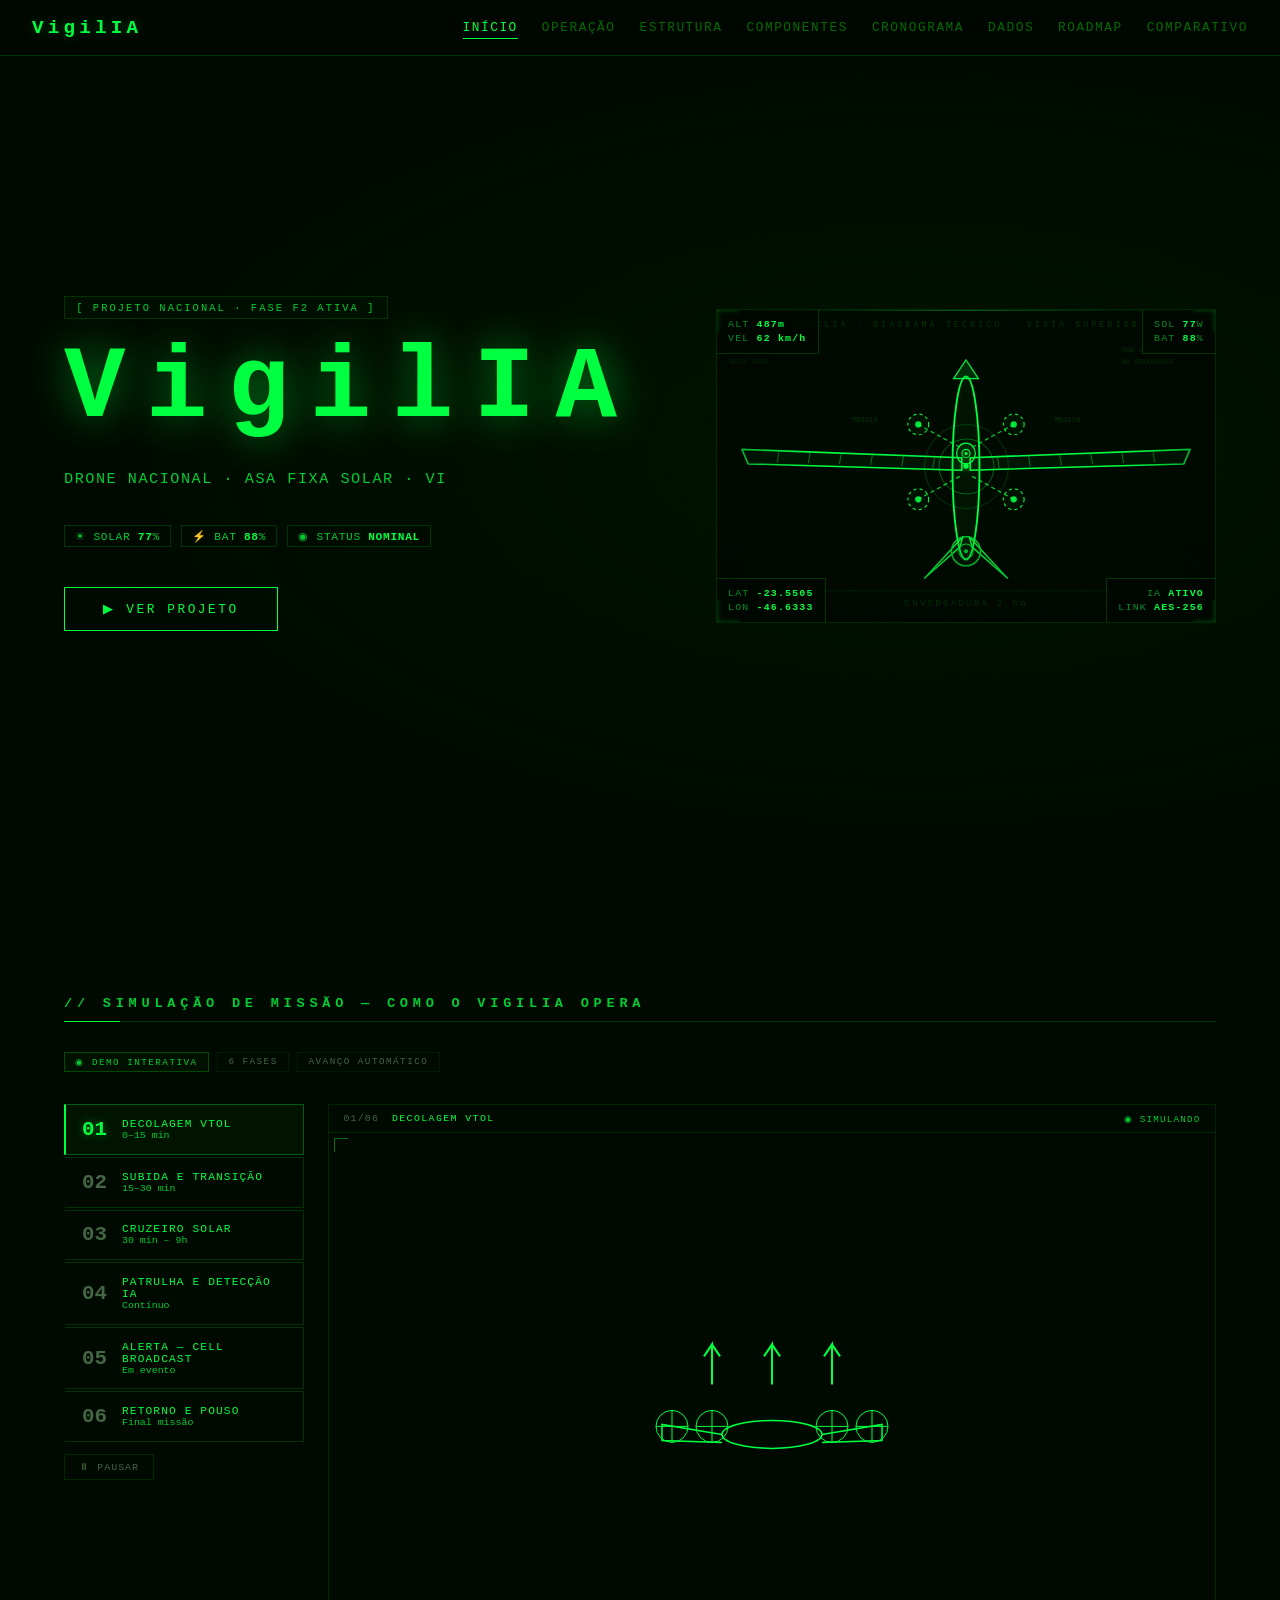
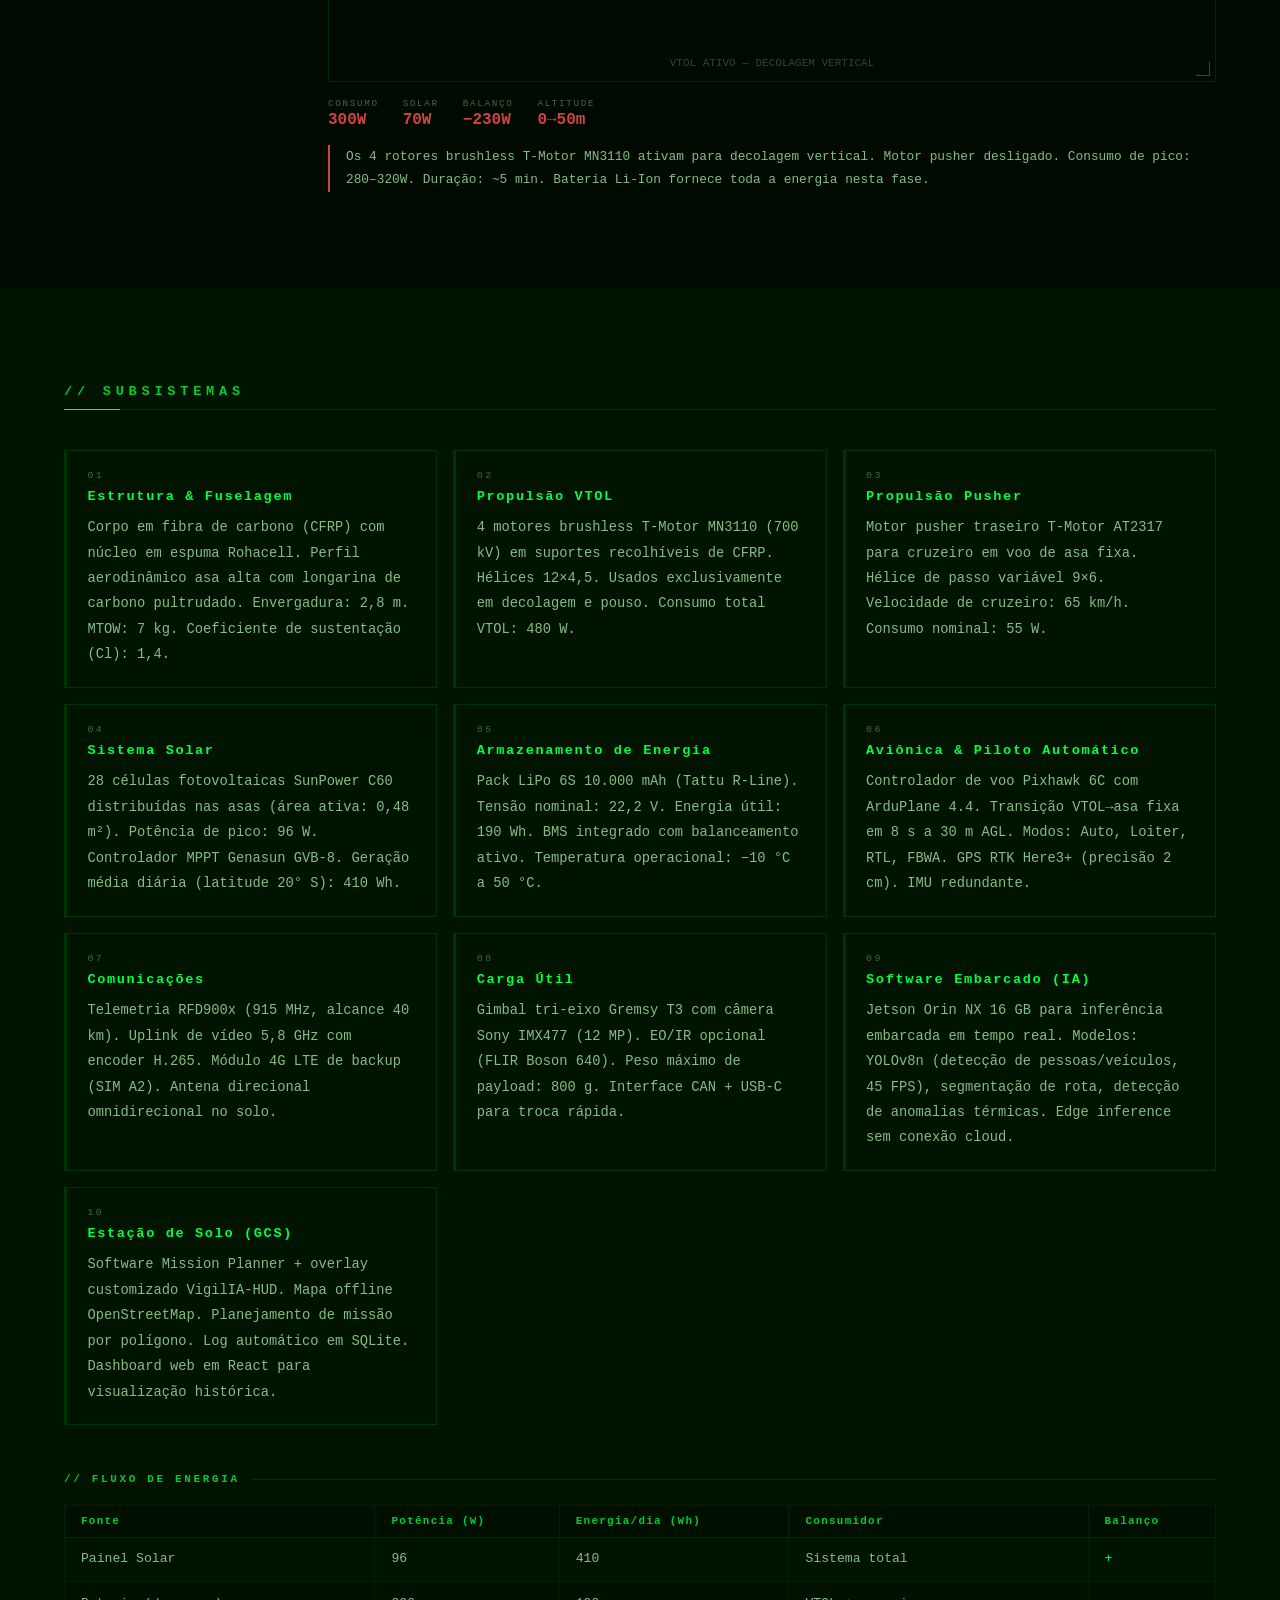
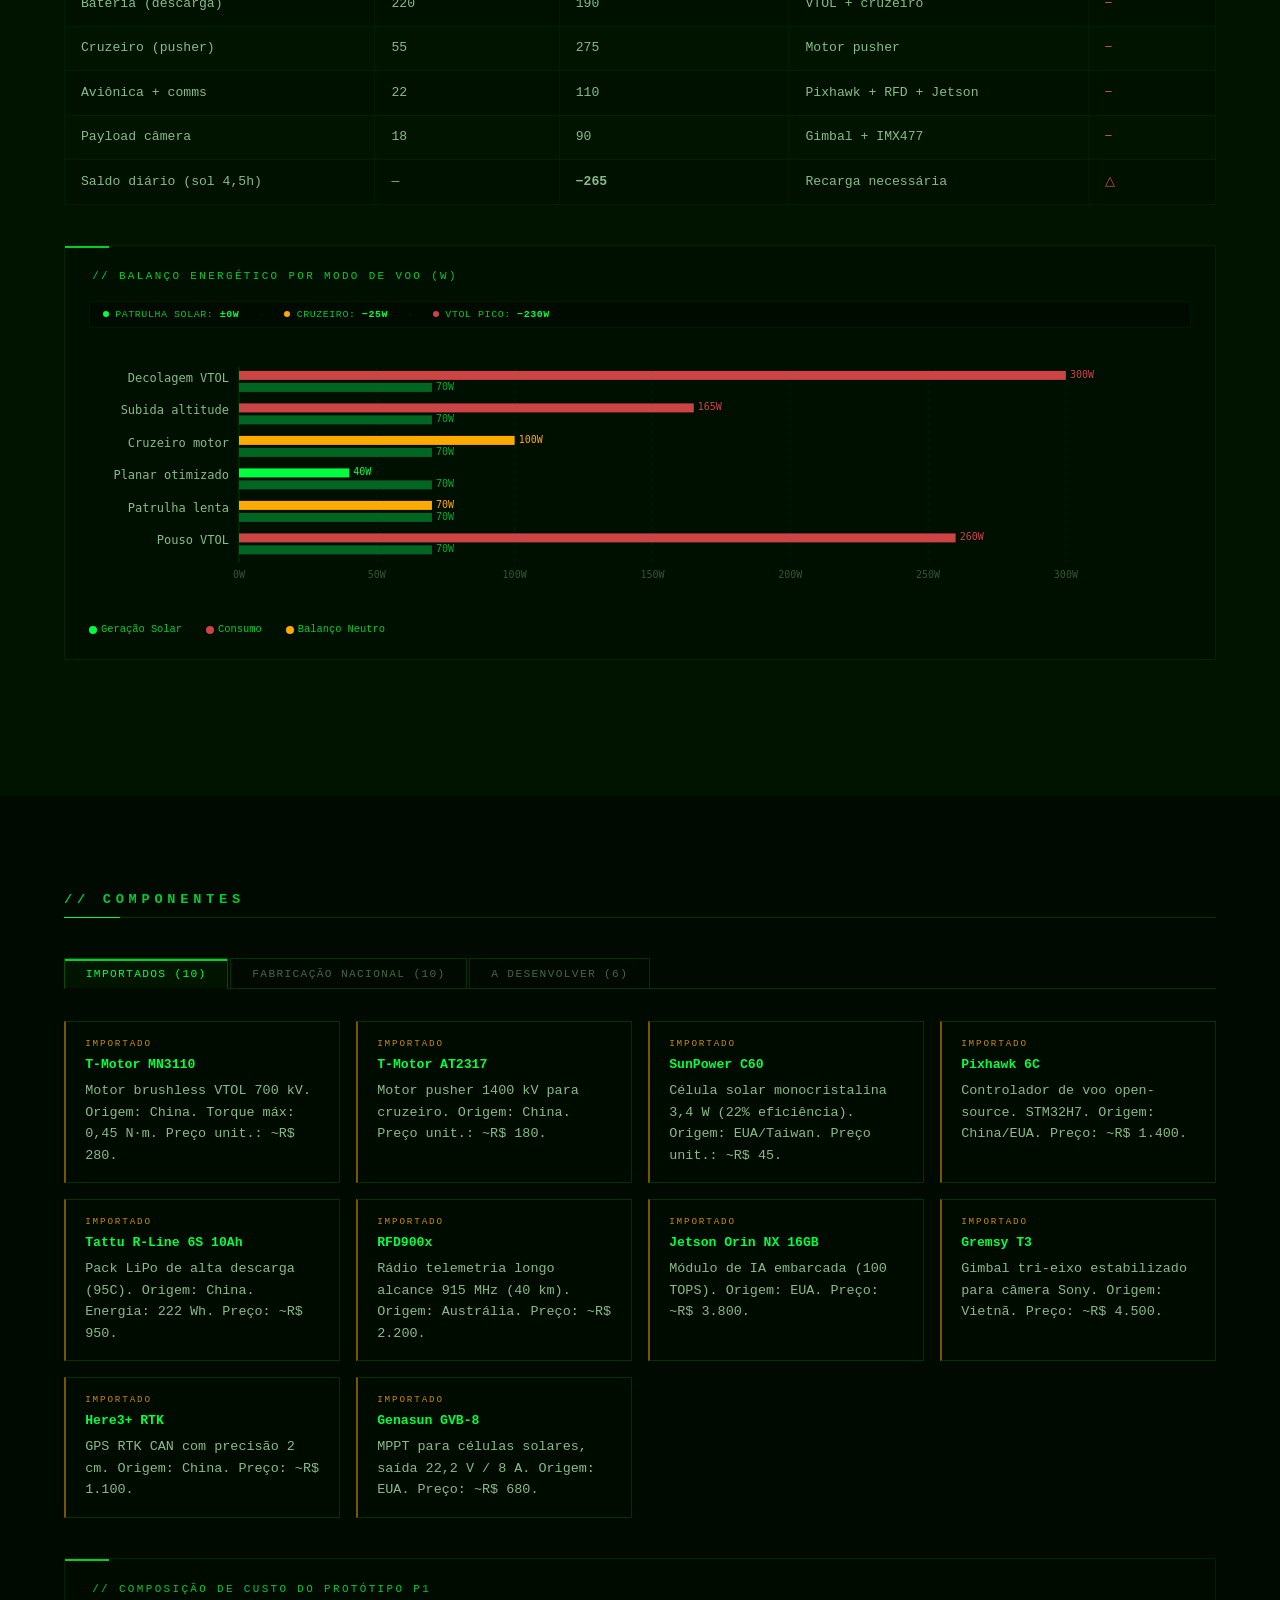
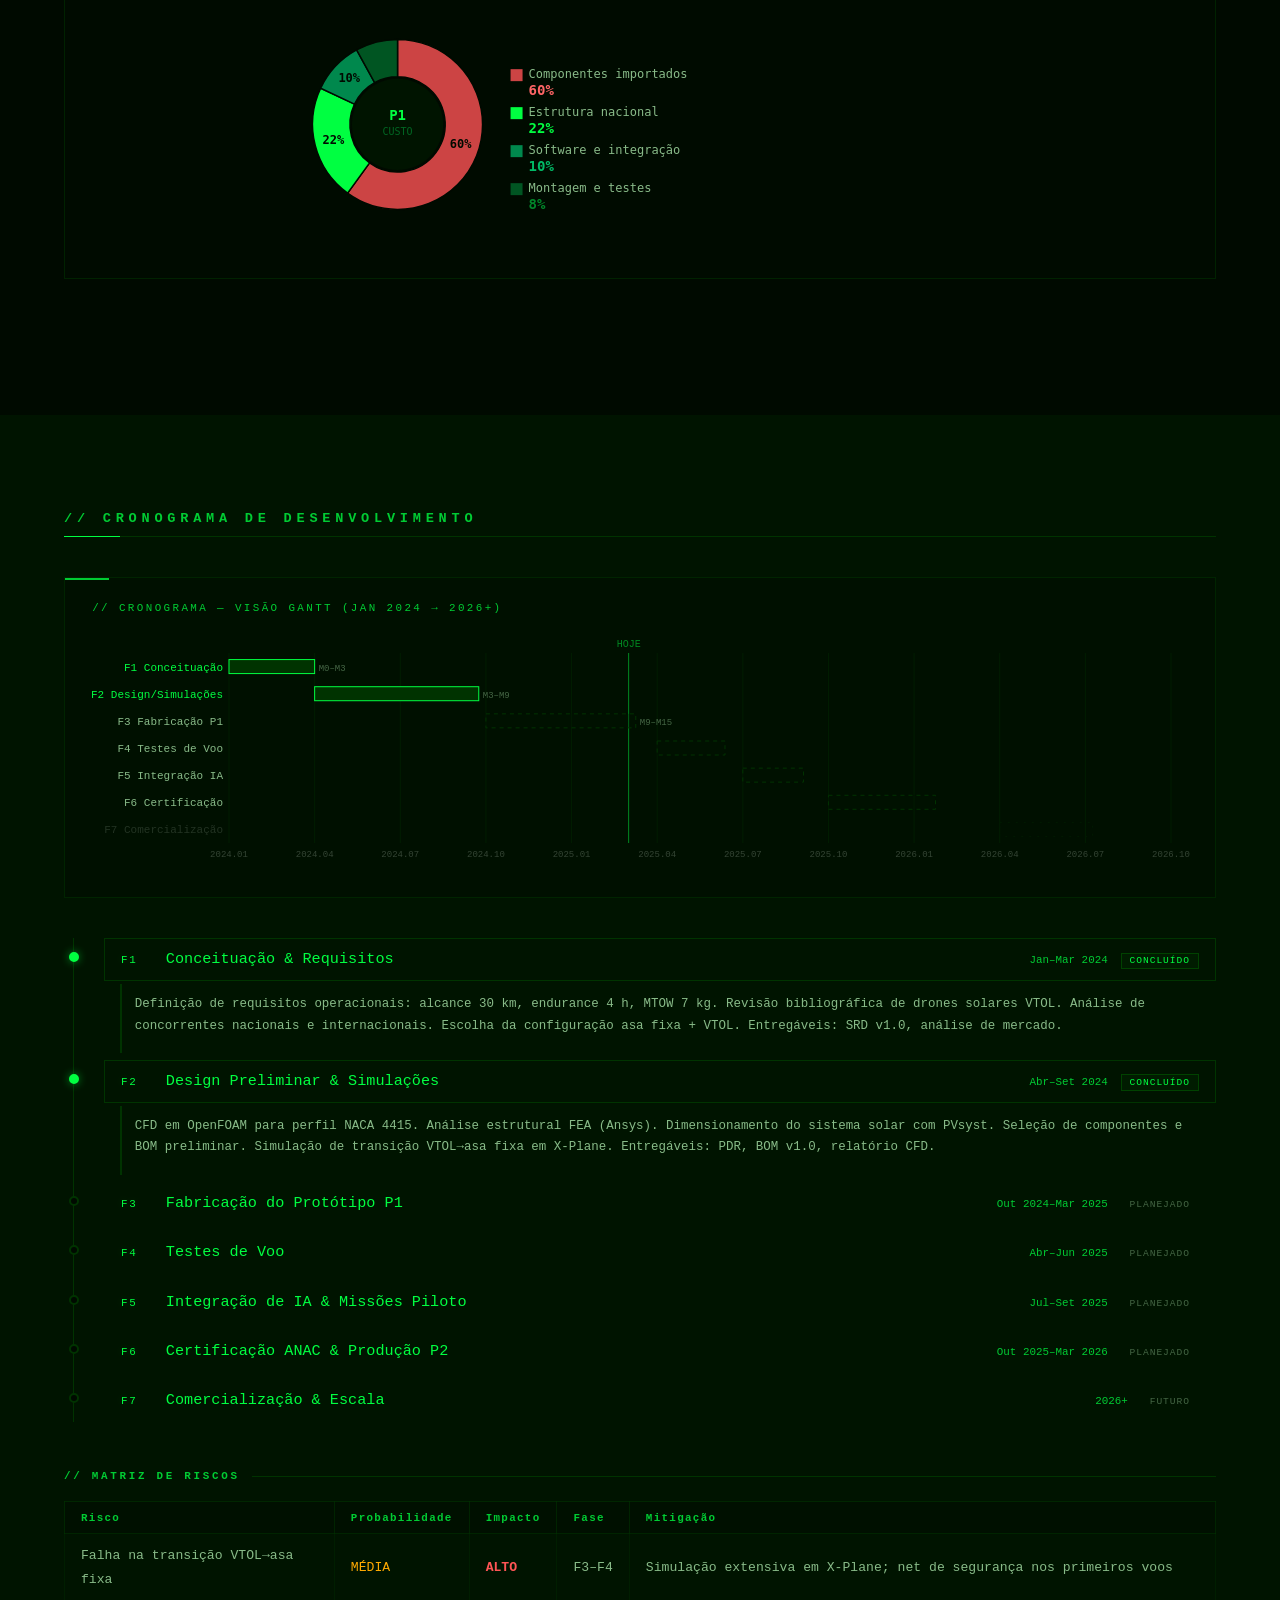
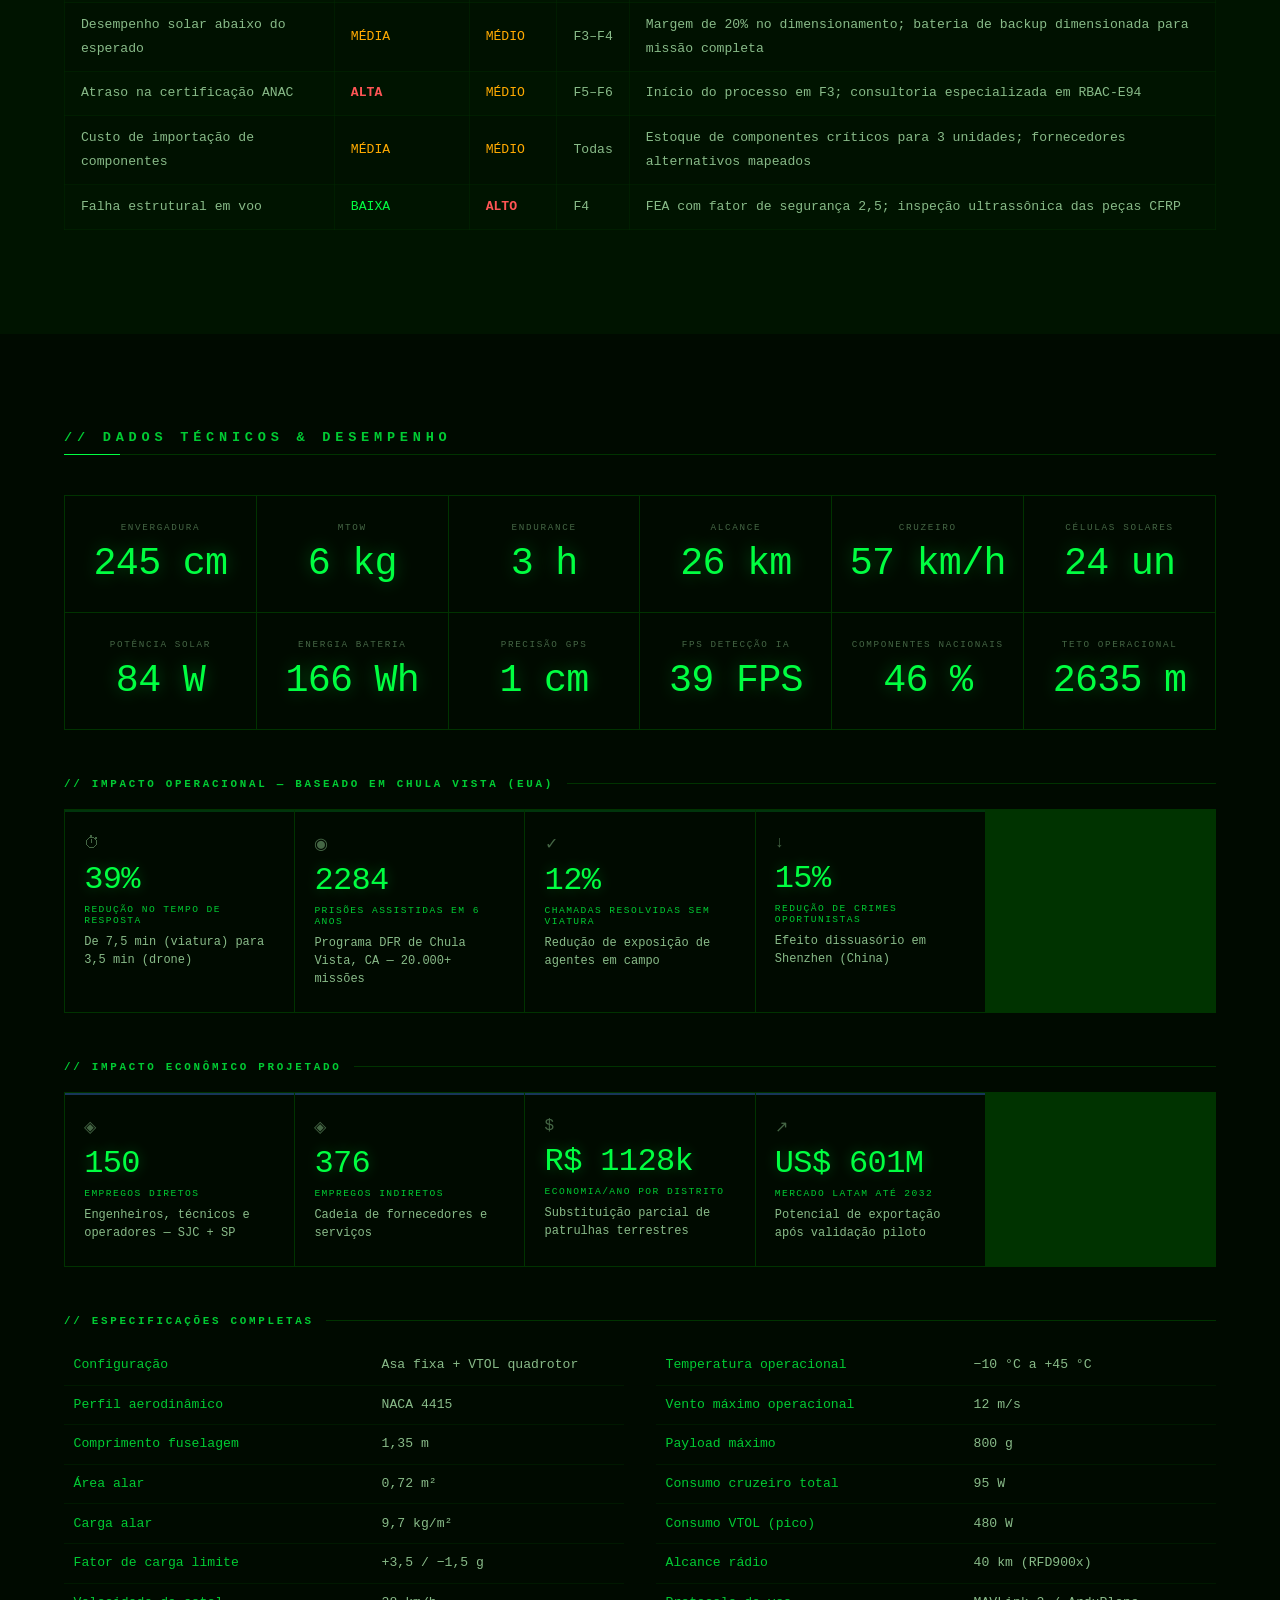
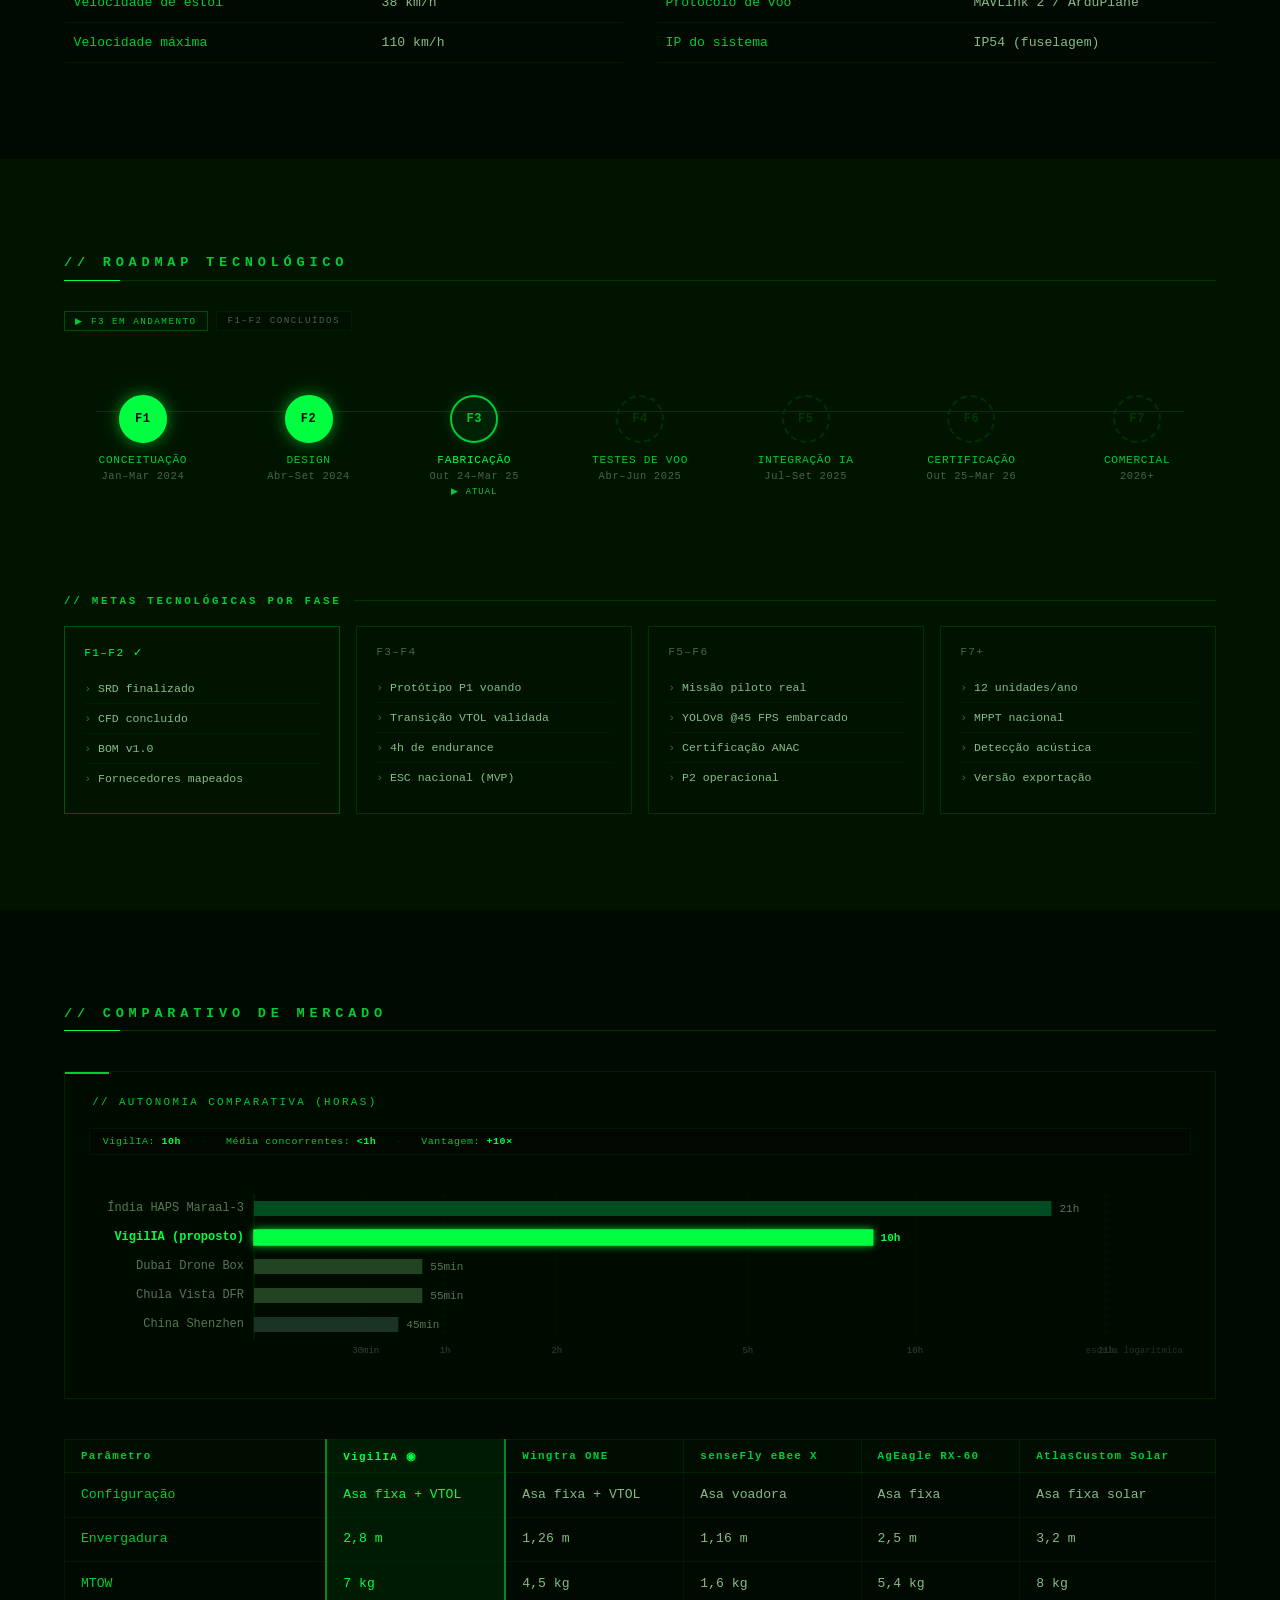
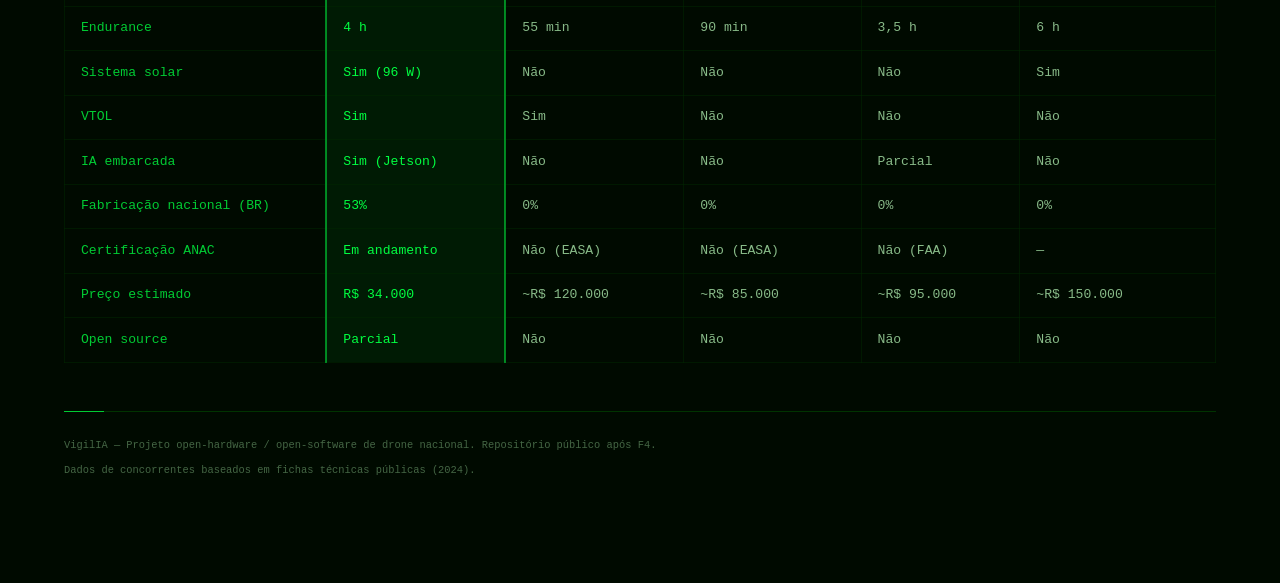
==== index.html @ d8bc1267 "rename vigilia to index" ====
<!DOCTYPE html>
<html lang="pt-BR">
<head>
  <meta charset="UTF-8">
  <meta name="viewport" content="width=device-width, initial-scale=1.0">
  <title>VigilIA — Drone Nacional Asa Fixa Solar</title>
  <!-- CSS load order: base → layout → components → sections → utilities → responsive -->
  <link rel="stylesheet" href="css/base.css">
  <link rel="stylesheet" href="css/layout.css">
  <link rel="stylesheet" href="css/components.css">
  <link rel="stylesheet" href="css/sections.css">
  <link rel="stylesheet" href="css/utilities.css">
  <link rel="stylesheet" href="css/responsive.css">
</head>
<body>

  <nav id="navbar" aria-label="Navegação principal">
    <div class="nav-logo">VigilIA</div>
    <button class="nav-toggle" id="nav-toggle" aria-label="Abrir menu de navegação" aria-expanded="false" aria-controls="nav-links-list">
      <span></span><span></span><span></span>
    </button>
    <ul class="nav-links" id="nav-links-list" role="list">
      <li><a href="#secao-1" data-section="secao-1">INÍCIO</a></li>
      <li><a href="#secao-op" data-section="secao-op">OPERAÇÃO</a></li>
      <li><a href="#secao-2" data-section="secao-2">ESTRUTURA</a></li>
      <li><a href="#secao-3" data-section="secao-3">COMPONENTES</a></li>
      <li><a href="#secao-4" data-section="secao-4">CRONOGRAMA</a></li>
      <li><a href="#secao-5" data-section="secao-5">DADOS</a></li>
      <li><a href="#secao-6" data-section="secao-6">ROADMAP</a></li>
      <li><a href="#secao-7" data-section="secao-7">COMPARATIVO</a></li>
    </ul>
  </nav>

  <canvas id="matrix-canvas" aria-hidden="true"></canvas>

  <section id="secao-1">
    <div class="hero-wrapper">
      <div class="hero-text">
        <div class="hero-tag">[ PROJETO NACIONAL · FASE F2 ATIVA ]</div>
        <h1 class="hero-title">VigilIA</h1>
        <p class="hero-subtitle" id="hero-subtitle"></p>
        <div class="hero-tel">
          <span>☀ SOLAR <strong>72</strong>%</span>
          <span>⚡ BAT <strong>88</strong>%</span>
          <span>◉ STATUS <strong>NOMINAL</strong></span>
        </div>
        <a href="#secao-2" class="hero-cta">▶ VER PROJETO</a>
      </div>
      <div class="hero-visual">
        <div class="hero-drone-scene">
          <!-- Imagem do drone -->
          <img src="assets/drone.svg" alt="VigilIA — diagrama técnico do drone de asa fixa solar com suporte VTOL" class="drone-img" id="hero-drone-img" onerror="this.style.display='none'"/>
          <!-- HUD overlay — decorative telemetry display, hidden from assistive tech -->
          <div class="hud-overlay" aria-hidden="true">
            <div class="hud-corner hud-tl">
              <span class="hud-line">ALT <strong>487m</strong></span>
              <span class="hud-line">VEL <strong>62 km/h</strong></span>
            </div>
            <div class="hud-corner hud-tr">
              <span class="hud-line">SOL <strong id="tel-solar">72</strong>W</span>
              <span class="hud-line">BAT <strong id="tel-bat">88</strong>%</span>
            </div>
            <div class="hud-corner hud-bl">
              <span class="hud-line">LAT <strong>-23.5505</strong></span>
              <span class="hud-line">LON <strong>-46.6333</strong></span>
            </div>
            <div class="hud-corner hud-br">
              <span class="hud-line">IA <strong class="blink-text">ATIVO</strong></span>
              <span class="hud-line">LINK <strong>AES-256</strong></span>
            </div>
            <!-- Crosshair central -->
            <div class="hud-crosshair">
              <div class="crosshair-ring"></div>
              <div class="crosshair-ring ring-2"></div>
              <div class="crosshair-dot"></div>
            </div>
            <!-- Scan line animada -->
            <div class="hud-scanline"></div>
          </div>
        </div>
      </div>
    </div>
  </section>

  <section id="secao-op">
    <div class="section-container">
      <h2 class="section-title">// SIMULAÇÃO DE MISSÃO — COMO O VIGILIA OPERA</h2>
      <div class="section-badge-row">
        <span class="section-badge badge-active">◉ DEMO INTERATIVA</span>
        <span class="section-badge">6 FASES</span>
        <span class="section-badge">AVANÇO AUTOMÁTICO</span>
      </div>
      <div class="mission-layout">

        <!-- Painel esquerdo: seletor de fases -->
        <div class="mission-phases">
          <div class="phase-item active" data-phase="0" role="button" tabindex="0">
            <span class="phase-num">01</span>
            <span class="phase-name">DECOLAGEM VTOL</span>
            <span class="phase-time">0–15 min</span>
          </div>
          <div class="phase-item" data-phase="1" role="button" tabindex="0">
            <span class="phase-num">02</span>
            <span class="phase-name">SUBIDA E TRANSIÇÃO</span>
            <span class="phase-time">15–30 min</span>
          </div>
          <div class="phase-item" data-phase="2" role="button" tabindex="0">
            <span class="phase-num">03</span>
            <span class="phase-name">CRUZEIRO SOLAR</span>
            <span class="phase-time">30 min – 9h</span>
          </div>
          <div class="phase-item" data-phase="3" role="button" tabindex="0">
            <span class="phase-num">04</span>
            <span class="phase-name">PATRULHA E DETECÇÃO IA</span>
            <span class="phase-time">Contínuo</span>
          </div>
          <div class="phase-item" data-phase="4" role="button" tabindex="0">
            <span class="phase-num">05</span>
            <span class="phase-name">ALERTA — CELL BROADCAST</span>
            <span class="phase-time">Em evento</span>
          </div>
          <div class="phase-item" data-phase="5" role="button" tabindex="0">
            <span class="phase-num">06</span>
            <span class="phase-name">RETORNO E POUSO</span>
            <span class="phase-time">Final missão</span>
          </div>
          <div class="mission-ctrl">
            <button class="mission-btn" id="mission-pause-btn" aria-label="Pausar avanço automático da simulação">⏸ PAUSAR</button>
          </div>
        </div>

        <!-- Painel direito: detalhe da fase selecionada -->
        <div class="mission-detail">
          <div class="mission-phase-hdr" aria-live="polite">
            <span class="mphdr-num"    id="mission-phase-num">01/06</span>
            <span class="mphdr-name"   id="mission-phase-name">DECOLAGEM VTOL</span>
            <span class="mphdr-status" aria-hidden="true">◉ SIMULANDO</span>
          </div>
          <div class="mission-screen">
            <canvas id="mission-canvas" width="420" height="260" aria-hidden="true"></canvas>
          </div>
          <div class="mission-info">
            <div class="mission-stat-row" id="mission-stats"></div>
            <p class="mission-desc" id="mission-desc"></p>
          </div>
        </div>

      </div>
    </div>
  </section>

  <section id="secao-2">
    <div class="section-container">
      <h2 class="section-title">// SUBSISTEMAS</h2>
      <div class="subsys-grid">
        <div class="subsys-card">
          <div class="subsys-num">01</div>
          <h3>Estrutura &amp; Fuselagem</h3>
          <p>Corpo em fibra de carbono (CFRP) com núcleo em espuma Rohacell. Perfil aerodinâmico asa alta com longarina de carbono pultrudado. Envergadura: 2,8 m. MTOW: 7 kg. Coeficiente de sustentação (Cl): 1,4.</p>
        </div>
        <div class="subsys-card">
          <div class="subsys-num">02</div>
          <h3>Propulsão VTOL</h3>
          <p>4 motores brushless T-Motor MN3110 (700 kV) em suportes recolhíveis de CFRP. Hélices 12×4,5. Usados exclusivamente em decolagem e pouso. Consumo total VTOL: 480 W.</p>
        </div>
        <div class="subsys-card">
          <div class="subsys-num">03</div>
          <h3>Propulsão Pusher</h3>
          <p>Motor pusher traseiro T-Motor AT2317 para cruzeiro em voo de asa fixa. Hélice de passo variável 9×6. Velocidade de cruzeiro: 65 km/h. Consumo nominal: 55 W.</p>
        </div>
        <div class="subsys-card">
          <div class="subsys-num">04</div>
          <h3>Sistema Solar</h3>
          <p>28 células fotovoltaicas SunPower C60 distribuídas nas asas (área ativa: 0,48 m²). Potência de pico: 96 W. Controlador MPPT Genasun GVB-8. Geração média diária (latitude 20° S): 410 Wh.</p>
        </div>
        <div class="subsys-card">
          <div class="subsys-num">05</div>
          <h3>Armazenamento de Energia</h3>
          <p>Pack LiPo 6S 10.000 mAh (Tattu R-Line). Tensão nominal: 22,2 V. Energia útil: 190 Wh. BMS integrado com balanceamento ativo. Temperatura operacional: −10 °C a 50 °C.</p>
        </div>
        <div class="subsys-card">
          <div class="subsys-num">06</div>
          <h3>Aviônica &amp; Piloto Automático</h3>
          <p>Controlador de voo Pixhawk 6C com ArduPlane 4.4. Transição VTOL→asa fixa em 8 s a 30 m AGL. Modos: Auto, Loiter, RTL, FBWA. GPS RTK Here3+ (precisão 2 cm). IMU redundante.</p>
        </div>
        <div class="subsys-card">
          <div class="subsys-num">07</div>
          <h3>Comunicações</h3>
          <p>Telemetria RFD900x (915 MHz, alcance 40 km). Uplink de vídeo 5,8 GHz com encoder H.265. Módulo 4G LTE de backup (SIM A2). Antena direcional omnidirecional no solo.</p>
        </div>
        <div class="subsys-card">
          <div class="subsys-num">08</div>
          <h3>Carga Útil</h3>
          <p>Gimbal tri-eixo Gremsy T3 com câmera Sony IMX477 (12 MP). EO/IR opcional (FLIR Boson 640). Peso máximo de payload: 800 g. Interface CAN + USB-C para troca rápida.</p>
        </div>
        <div class="subsys-card">
          <div class="subsys-num">09</div>
          <h3>Software Embarcado (IA)</h3>
          <p>Jetson Orin NX 16 GB para inferência embarcada em tempo real. Modelos: YOLOv8n (detecção de pessoas/veículos, 45 FPS), segmentação de rota, detecção de anomalias térmicas. Edge inference sem conexão cloud.</p>
        </div>
        <div class="subsys-card">
          <div class="subsys-num">10</div>
          <h3>Estação de Solo (GCS)</h3>
          <p>Software Mission Planner + overlay customizado VigilIA-HUD. Mapa offline OpenStreetMap. Planejamento de missão por polígono. Log automático em SQLite. Dashboard web em React para visualização histórica.</p>
        </div>
      </div>

      <h3 class="subsection-title">// FLUXO DE ENERGIA</h3>
      <div class="table-scroll-wrap">
      <table class="energy-table">
        <thead>
          <tr>
            <th>Fonte</th><th>Potência (W)</th><th>Energia/dia (Wh)</th><th>Consumidor</th><th>Balanço</th>
          </tr>
        </thead>
        <tbody>
          <tr><td>Painel Solar</td><td>96</td><td>410</td><td>Sistema total</td><td class="pos">+</td></tr>
          <tr><td>Bateria (descarga)</td><td>220</td><td>190</td><td>VTOL + cruzeiro</td><td class="neg">−</td></tr>
          <tr><td>Cruzeiro (pusher)</td><td>55</td><td>275</td><td>Motor pusher</td><td class="neg">−</td></tr>
          <tr><td>Aviônica + comms</td><td>22</td><td>110</td><td>Pixhawk + RFD + Jetson</td><td class="neg">−</td></tr>
          <tr><td>Payload câmera</td><td>18</td><td>90</td><td>Gimbal + IMX477</td><td class="neg">−</td></tr>
          <tr><td>Saldo diário (sol 4,5h)</td><td>—</td><td><strong>−265</strong></td><td>Recarga necessária</td><td class="neg">△</td></tr>
        </tbody>
      </table>
      </div><!-- /.table-scroll-wrap -->

      <div class="chart-wrap" id="chart-energia">
        <div class="chart-title">// BALANÇO ENERGÉTICO POR MODO DE VOO (W)</div>
        <div class="chart-kpi">
          <span class="kpi-item"><span class="kpi-dot" style="background:#00ff41"></span>PATRULHA SOLAR: <strong>±0W</strong></span>
          <span class="kpi-sep">·</span>
          <span class="kpi-item"><span class="kpi-dot" style="background:#ffaa00"></span>CRUZEIRO: <strong>−25W</strong></span>
          <span class="kpi-sep">·</span>
          <span class="kpi-item"><span class="kpi-dot" style="background:#cc4444"></span>VTOL PICO: <strong>−230W</strong></span>
        </div>
        <canvas id="canvas-energia" height="260"></canvas>
        <div class="chart-legend">
          <span><span class="legend-dot" style="background:#00ff41"></span>Geração Solar</span>
          <span><span class="legend-dot" style="background:#cc4444"></span>Consumo</span>
          <span><span class="legend-dot" style="background:#ffaa00"></span>Balanço Neutro</span>
        </div>
      </div>
    </div>
  </section>

  <section id="secao-3">
    <div class="section-container">
      <h2 class="section-title">// COMPONENTES</h2>
      <div class="comp-tabs" role="tablist" aria-label="Categorias de componentes">
        <button class="comp-tab active" id="tab-importados" role="tab" aria-selected="true"  aria-controls="panel-importados" data-panel="importados">IMPORTADOS (10)</button>
        <button class="comp-tab"        id="tab-nacionais"  role="tab" aria-selected="false" aria-controls="panel-nacionais"  data-panel="nacionais"  tabindex="-1">FABRICAÇÃO NACIONAL (10)</button>
        <button class="comp-tab"        id="tab-desenvolver" role="tab" aria-selected="false" aria-controls="panel-desenvolver" data-panel="desenvolver" tabindex="-1">A DESENVOLVER (6)</button>
      </div>

      <div id="panel-importados" class="comp-panel active" role="tabpanel" aria-labelledby="tab-importados">
        <div class="comp-grid">
          <div class="comp-card import">
            <div class="comp-tag">IMPORTADO</div>
            <h4>T-Motor MN3110</h4>
            <p>Motor brushless VTOL 700 kV. Origem: China. Torque máx: 0,45 N·m. Preço unit.: ~R$ 280.</p>
          </div>
          <div class="comp-card import">
            <div class="comp-tag">IMPORTADO</div>
            <h4>T-Motor AT2317</h4>
            <p>Motor pusher 1400 kV para cruzeiro. Origem: China. Preço unit.: ~R$ 180.</p>
          </div>
          <div class="comp-card import">
            <div class="comp-tag">IMPORTADO</div>
            <h4>SunPower C60</h4>
            <p>Célula solar monocristalina 3,4 W (22% eficiência). Origem: EUA/Taiwan. Preço unit.: ~R$ 45.</p>
          </div>
          <div class="comp-card import">
            <div class="comp-tag">IMPORTADO</div>
            <h4>Pixhawk 6C</h4>
            <p>Controlador de voo open-source. STM32H7. Origem: China/EUA. Preço: ~R$ 1.400.</p>
          </div>
          <div class="comp-card import">
            <div class="comp-tag">IMPORTADO</div>
            <h4>Tattu R-Line 6S 10Ah</h4>
            <p>Pack LiPo de alta descarga (95C). Origem: China. Energia: 222 Wh. Preço: ~R$ 950.</p>
          </div>
          <div class="comp-card import">
            <div class="comp-tag">IMPORTADO</div>
            <h4>RFD900x</h4>
            <p>Rádio telemetria longo alcance 915 MHz (40 km). Origem: Austrália. Preço: ~R$ 2.200.</p>
          </div>
          <div class="comp-card import">
            <div class="comp-tag">IMPORTADO</div>
            <h4>Jetson Orin NX 16GB</h4>
            <p>Módulo de IA embarcada (100 TOPS). Origem: EUA. Preço: ~R$ 3.800.</p>
          </div>
          <div class="comp-card import">
            <div class="comp-tag">IMPORTADO</div>
            <h4>Gremsy T3</h4>
            <p>Gimbal tri-eixo estabilizado para câmera Sony. Origem: Vietnã. Preço: ~R$ 4.500.</p>
          </div>
          <div class="comp-card import">
            <div class="comp-tag">IMPORTADO</div>
            <h4>Here3+ RTK</h4>
            <p>GPS RTK CAN com precisão 2 cm. Origem: China. Preço: ~R$ 1.100.</p>
          </div>
          <div class="comp-card import">
            <div class="comp-tag">IMPORTADO</div>
            <h4>Genasun GVB-8</h4>
            <p>MPPT para células solares, saída 22,2 V / 8 A. Origem: EUA. Preço: ~R$ 680.</p>
          </div>
        </div>
        <div class="chart-wrap" id="chart-donut">
          <div class="chart-title">// COMPOSIÇÃO DE CUSTO DO PROTÓTIPO P1</div>
          <canvas id="canvas-donut" height="240"></canvas>
        </div>
      </div>

      <div id="panel-nacionais" class="comp-panel" role="tabpanel" aria-labelledby="tab-nacionais">
        <div class="comp-grid">
          <div class="comp-card nacional">
            <div class="comp-tag">FABRICAÇÃO NACIONAL</div>
            <h4>Fuselagem CFRP</h4>
            <p>Moldagem por infusão a vácuo em fibra de carbono 3K 200g/m². Produzida em SP. Custo estimado: R$ 2.800/unidade.</p>
          </div>
          <div class="comp-card nacional">
            <div class="comp-tag">FABRICAÇÃO NACIONAL</div>
            <h4>Asa principal</h4>
            <p>Nervuras em PLA-CF cortadas em CNC, longarina pultrudada importada, revestimento em Oracover. Fabricação local. Custo: R$ 1.200.</p>
          </div>
          <div class="comp-card nacional">
            <div class="comp-tag">FABRICAÇÃO NACIONAL</div>
            <h4>Suportes VTOL recolhíveis</h4>
            <p>Perfil CFRP quadrado 10×10 mm com dobradiça em alumínio 6061 usinado. Fabricação: oficina parceira MG. Custo: R$ 480.</p>
          </div>
          <div class="comp-card nacional">
            <div class="comp-tag">FABRICAÇÃO NACIONAL</div>
            <h4>PCB Distribuição de Potência</h4>
            <p>Power Distribution Board customizada com proteção por fusível 40A e monitoramento de corrente por shunt. Produzida em parceiro EMS local. Custo: R$ 320/placa.</p>
          </div>
          <div class="comp-card nacional">
            <div class="comp-tag">FABRICAÇÃO NACIONAL</div>
            <h4>Case da GCS</h4>
            <p>Maleta Pelican 1510 adaptada com painel frontal em alumínio anodizado, 3 conectores LEMO e tela 10" embedded. Integração local. Custo: R$ 1.800.</p>
          </div>
          <div class="comp-card nacional">
            <div class="comp-tag">FABRICAÇÃO NACIONAL</div>
            <h4>Software GCS HUD</h4>
            <p>Overlay VigilIA-HUD desenvolvido internamente em Python/PyQt5. Open-source. Custo de desenvolvimento: incorporado ao projeto.</p>
          </div>
          <div class="comp-card nacional">
            <div class="comp-tag">FABRICAÇÃO NACIONAL</div>
            <h4>Carenagem da Carga Útil</h4>
            <p>Impressão 3D em PETG com acabamento em epóxi. Encaixe rápido (quarter-turn). Fabricação interna. Custo: R$ 95/peça.</p>
          </div>
          <div class="comp-card nacional">
            <div class="comp-tag">FABRICAÇÃO NACIONAL</div>
            <h4>Trem de pouso VTOL</h4>
            <p>Fibra de vidro com amortecedor em borracha siliconada. Fixação por pino de titânio. Fabricação: parceiro aeronáutico CE. Custo: R$ 360.</p>
          </div>
          <div class="comp-card nacional">
            <div class="comp-tag">FABRICAÇÃO NACIONAL</div>
            <h4>Hélices CNC</h4>
            <p>Hélices 12×4,5 fresadas em fibra de carbono balanceadas estaticamente. Fabricação em torno CNC 4 eixos. Custo: R$ 220/par.</p>
          </div>
          <div class="comp-card nacional">
            <div class="comp-tag">FABRICAÇÃO NACIONAL</div>
            <h4>Modelos de IA embarcados</h4>
            <p>Modelos YOLOv8 treinados e exportados para TensorRT com dataset nacional anotado (15.000 imagens). Desenvolvido internamente. Custo: GPUs em nuvem ~R$ 800.</p>
          </div>
        </div>
      </div>

      <div id="panel-desenvolver" class="comp-panel" role="tabpanel" aria-labelledby="tab-desenvolver">
        <div class="comp-grid">
          <div class="comp-card desenvolver">
            <div class="comp-tag">A DESENVOLVER</div>
            <h4>ESC Inteligente Nacional</h4>
            <p>Controlador eletrônico de velocidade com telemetria CAN integrada e proteção térmica. Substituirá ESCs importados. Fase: prototipagem F3.</p>
          </div>
          <div class="comp-card desenvolver">
            <div class="comp-tag">A DESENVOLVER</div>
            <h4>BMS Nacional</h4>
            <p>Battery Management System com balanceamento ativo, SOH estimado por ML e interface CAN. Fase: especificação F3.</p>
          </div>
          <div class="comp-card desenvolver">
            <div class="comp-tag">A DESENVOLVER</div>
            <h4>MPPT Nacional</h4>
            <p>Substituição do Genasun por controlador solar MPPT com rastreamento perturba-e-observa desenvolvido em hardware aberto. Fase: pesquisa F4.</p>
          </div>
          <div class="comp-card desenvolver">
            <div class="comp-tag">A DESENVOLVER</div>
            <h4>Módulo de Detecção Acústica</h4>
            <p>Array de microfones MEMS para detecção de disparos e alarmes no solo, processado no Jetson. Fase: pesquisa F4.</p>
          </div>
          <div class="comp-card desenvolver">
            <div class="comp-tag">A DESENVOLVER</div>
            <h4>Antena Direcional de Rastreio</h4>
            <p>Antena Yagi autorastreadora em azimute/elevação para link de 40+ km. Controle por Arduino + MAVLink. Fase: F3.</p>
          </div>
          <div class="comp-card desenvolver">
            <div class="comp-tag">A DESENVOLVER</div>
            <h4>Plataforma de Certificação ANAC</h4>
            <p>Documentação técnica e processos para enquadramento RFN-RPAS. Parceria com instituição certificadora. Fase: F5–F6.</p>
          </div>
        </div>

        <div class="chart-wrap" id="chart-escala">
          <div class="chart-title">// CUSTO UNITÁRIO × ESCALA DE PRODUÇÃO (R$)</div>
          <canvas id="canvas-escala" height="220"></canvas>
          <div class="chart-legend">
            <span><span class="legend-dot" style="background:#00ff41"></span>Valor mínimo</span>
            <span><span class="legend-dot" style="background:#00cc33"></span>Valor máximo</span>
          </div>
        </div>

        <h3 class="subsection-title">// TABELA DE CUSTOS — PROTÓTIPO P1</h3>
        <div class="table-scroll-wrap">
        <table class="cost-table">
          <thead>
            <tr><th>Categoria</th><th>Itens</th><th>Custo Estimado (R$)</th><th>% do Total</th></tr>
          </thead>
          <tbody>
            <tr><td>Componentes Importados</td><td>10</td><td>15.130</td><td>47%</td></tr>
            <tr><td>Fabricação Nacional</td><td>10</td><td>8.073</td><td>25%</td></tr>
            <tr><td>Desenvolvimento de Software</td><td>—</td><td>4.800</td><td>15%</td></tr>
            <tr><td>Testes e Certificação</td><td>—</td><td>3.200</td><td>10%</td></tr>
            <tr><td>Contingência (10%)</td><td>—</td><td>3.120</td><td>—</td></tr>
            <tr class="total"><td colspan="2">TOTAL P1</td><td>34.323</td><td>100%</td></tr>
          </tbody>
        </table>
        </div><!-- /.table-scroll-wrap -->
      </div>
    </div>
  </section>

  <section id="secao-4">
    <div class="section-container">
      <h2 class="section-title">// CRONOGRAMA DE DESENVOLVIMENTO</h2>
      <div class="chart-wrap" id="chart-gantt">
        <div class="chart-title">// CRONOGRAMA — VISÃO GANTT (Jan 2024 → 2026+)</div>
        <canvas id="canvas-gantt" height="240"></canvas>
      </div>

      <div class="timeline">

        <div class="tl-node completed" data-phase="F1">
          <div class="tl-dot"></div>
          <div class="tl-header" role="button" tabindex="0">
            <span class="tl-phase">F1</span>
            <span class="tl-name">Conceituação &amp; Requisitos</span>
            <span class="tl-date">Jan–Mar 2024</span>
            <span class="tl-status">CONCLUÍDO</span>
          </div>
          <div class="tl-body">
            <p>Definição de requisitos operacionais: alcance 30 km, endurance 4 h, MTOW 7 kg. Revisão bibliográfica de drones solares VTOL. Análise de concorrentes nacionais e internacionais. Escolha da configuração asa fixa + VTOL. Entregáveis: SRD v1.0, análise de mercado.</p>
          </div>
        </div>

        <div class="tl-node completed" data-phase="F2">
          <div class="tl-dot"></div>
          <div class="tl-header" role="button" tabindex="0">
            <span class="tl-phase">F2</span>
            <span class="tl-name">Design Preliminar &amp; Simulações</span>
            <span class="tl-date">Abr–Set 2024</span>
            <span class="tl-status">CONCLUÍDO</span>
          </div>
          <div class="tl-body">
            <p>CFD em OpenFOAM para perfil NACA 4415. Análise estrutural FEA (Ansys). Dimensionamento do sistema solar com PVsyst. Seleção de componentes e BOM preliminar. Simulação de transição VTOL→asa fixa em X-Plane. Entregáveis: PDR, BOM v1.0, relatório CFD.</p>
          </div>
        </div>

        <div class="tl-node pending" data-phase="F3">
          <div class="tl-dot"></div>
          <div class="tl-header" role="button" tabindex="0">
            <span class="tl-phase">F3</span>
            <span class="tl-name">Fabricação do Protótipo P1</span>
            <span class="tl-date">Out 2024–Mar 2025</span>
            <span class="tl-status">PLANEJADO</span>
          </div>
          <div class="tl-body">
            <p>Moldagem da fuselagem em CFRP. Fabricação das asas e suportes VTOL. Montagem da eletrônica e integração do Pixhawk. Integração do sistema solar e BMS. Testes em bancada de todos os subsistemas. Entregáveis: Protótipo P1, relatório de testes em bancada.</p>
          </div>
        </div>

        <div class="tl-node pending" data-phase="F4">
          <div class="tl-dot"></div>
          <div class="tl-header" role="button" tabindex="0">
            <span class="tl-phase">F4</span>
            <span class="tl-name">Testes de Voo</span>
            <span class="tl-date">Abr–Jun 2025</span>
            <span class="tl-status">PLANEJADO</span>
          </div>
          <div class="tl-body">
            <p>Voos de decolagem e pouso VTOL (10 sorties). Voos de transição VTOL→asa fixa. Voos de endurance (meta: 4 h). Testes de payload e gimbal. Ajuste de PID e tuning do ArduPlane. Entregáveis: relatório de testes de voo, dados de telemetria, vídeo de demonstração.</p>
          </div>
        </div>

        <div class="tl-node pending" data-phase="F5">
          <div class="tl-dot"></div>
          <div class="tl-header" role="button" tabindex="0">
            <span class="tl-phase">F5</span>
            <span class="tl-name">Integração de IA &amp; Missões Piloto</span>
            <span class="tl-date">Jul–Set 2025</span>
            <span class="tl-status">PLANEJADO</span>
          </div>
          <div class="tl-body">
            <p>Deploy dos modelos YOLOv8 no Jetson Orin. Missão piloto de vigilância urbana (parceria prefeitura). Validação de detecção em cenário real. Relatório de desempenho de IA. Refinamento do dataset com dados reais.</p>
          </div>
        </div>

        <div class="tl-node pending" data-phase="F6">
          <div class="tl-dot"></div>
          <div class="tl-header" role="button" tabindex="0">
            <span class="tl-phase">F6</span>
            <span class="tl-name">Certificação ANAC &amp; Produção P2</span>
            <span class="tl-date">Out 2025–Mar 2026</span>
            <span class="tl-status">PLANEJADO</span>
          </div>
          <div class="tl-body">
            <p>Processo de habilitação RFN-RPAS na ANAC. Produção do segundo protótipo P2 com melhorias. Testes de confiabilidade (MTBF). Negociação com potenciais clientes (segurança pública, agro). Entregáveis: certificado ANAC, P2 operacional.</p>
          </div>
        </div>

        <div class="tl-node pending" data-phase="F7">
          <div class="tl-dot"></div>
          <div class="tl-header" role="button" tabindex="0">
            <span class="tl-phase">F7</span>
            <span class="tl-name">Comercialização &amp; Escala</span>
            <span class="tl-date">2026+</span>
            <span class="tl-status">FUTURO</span>
          </div>
          <div class="tl-body">
            <p>Lançamento comercial. Linha de produção semiautomatizada. Meta: 12 unidades/ano no primeiro ciclo. Versão exportação com frequências homologadas. Formação de distribuidores regionais.</p>
          </div>
        </div>

      </div>

      <h3 class="subsection-title">// MATRIZ DE RISCOS</h3>
      <div class="table-scroll-wrap">
      <table class="risk-table">
        <thead>
          <tr><th>Risco</th><th>Probabilidade</th><th>Impacto</th><th>Fase</th><th>Mitigação</th></tr>
        </thead>
        <tbody>
          <tr>
            <td>Falha na transição VTOL→asa fixa</td>
            <td class="risk-med">MÉDIA</td><td class="risk-high">ALTO</td><td>F3–F4</td>
            <td>Simulação extensiva em X-Plane; net de segurança nos primeiros voos</td>
          </tr>
          <tr>
            <td>Desempenho solar abaixo do esperado</td>
            <td class="risk-med">MÉDIA</td><td class="risk-med">MÉDIO</td><td>F3–F4</td>
            <td>Margem de 20% no dimensionamento; bateria de backup dimensionada para missão completa</td>
          </tr>
          <tr>
            <td>Atraso na certificação ANAC</td>
            <td class="risk-high">ALTA</td><td class="risk-med">MÉDIO</td><td>F5–F6</td>
            <td>Início do processo em F3; consultoria especializada em RBAC-E94</td>
          </tr>
          <tr>
            <td>Custo de importação de componentes</td>
            <td class="risk-med">MÉDIA</td><td class="risk-med">MÉDIO</td><td>Todas</td>
            <td>Estoque de componentes críticos para 3 unidades; fornecedores alternativos mapeados</td>
          </tr>
          <tr>
            <td>Falha estrutural em voo</td>
            <td class="risk-low">BAIXA</td><td class="risk-high">ALTO</td><td>F4</td>
            <td>FEA com fator de segurança 2,5; inspeção ultrassônica das peças CFRP</td>
          </tr>
        </tbody>
      </table>
      </div><!-- /.table-scroll-wrap -->
    </div>
  </section>

  <section id="secao-5">
    <div class="section-container">
      <h2 class="section-title">// DADOS TÉCNICOS &amp; DESEMPENHO</h2>
      <div class="stats-grid">
        <div class="stat-block">
          <div class="stat-label">ENVERGADURA</div>
          <div class="stat-value"><span data-count="280">0</span> cm</div>
        </div>
        <div class="stat-block">
          <div class="stat-label">MTOW</div>
          <div class="stat-value"><span data-count="7">0</span> kg</div>
        </div>
        <div class="stat-block">
          <div class="stat-label">ENDURANCE</div>
          <div class="stat-value"><span data-count="4">0</span> h</div>
        </div>
        <div class="stat-block">
          <div class="stat-label">ALCANCE</div>
          <div class="stat-value"><span data-count="30">0</span> km</div>
        </div>
        <div class="stat-block">
          <div class="stat-label">CRUZEIRO</div>
          <div class="stat-value"><span data-count="65">0</span> km/h</div>
        </div>
        <div class="stat-block">
          <div class="stat-label">CÉLULAS SOLARES</div>
          <div class="stat-value"><span data-count="28">0</span> un</div>
        </div>
        <div class="stat-block">
          <div class="stat-label">POTÊNCIA SOLAR</div>
          <div class="stat-value"><span data-count="96">0</span> W</div>
        </div>
        <div class="stat-block">
          <div class="stat-label">ENERGIA BATERIA</div>
          <div class="stat-value"><span data-count="190">0</span> Wh</div>
        </div>
        <div class="stat-block">
          <div class="stat-label">PRECISÃO GPS</div>
          <div class="stat-value"><span data-count="2">0</span> cm</div>
        </div>
        <div class="stat-block">
          <div class="stat-label">FPS DETECÇÃO IA</div>
          <div class="stat-value"><span data-count="45">0</span> FPS</div>
        </div>
        <div class="stat-block">
          <div class="stat-label">COMPONENTES NACIONAIS</div>
          <div class="stat-value"><span data-count="53">0</span> %</div>
        </div>
        <div class="stat-block">
          <div class="stat-label">TETO OPERACIONAL</div>
          <div class="stat-value"><span data-count="3000">0</span> m</div>
        </div>
      </div>

      <h3 class="subsection-title">// IMPACTO OPERACIONAL — BASEADO EM CHULA VISTA (EUA)</h3>
      <div class="impact-grid">
        <div class="impact-card">
          <div class="impact-icon">⏱</div>
          <div class="impact-value"><span data-count="53">0</span>%</div>
          <div class="impact-label">REDUÇÃO NO TEMPO DE RESPOSTA</div>
          <div class="impact-detail">De 7,5 min (viatura) para 3,5 min (drone)</div>
        </div>
        <div class="impact-card">
          <div class="impact-icon">◉</div>
          <div class="impact-value"><span data-count="3038">0</span></div>
          <div class="impact-label">PRISÕES ASSISTIDAS EM 6 ANOS</div>
          <div class="impact-detail">Programa DFR de Chula Vista, CA — 20.000+ missões</div>
        </div>
        <div class="impact-card">
          <div class="impact-icon">✓</div>
          <div class="impact-value"><span data-count="17">0</span>%</div>
          <div class="impact-label">CHAMADAS RESOLVIDAS SEM VIATURA</div>
          <div class="impact-detail">Redução de exposição de agentes em campo</div>
        </div>
        <div class="impact-card">
          <div class="impact-icon">↓</div>
          <div class="impact-value"><span data-count="20">0</span>%</div>
          <div class="impact-label">REDUÇÃO DE CRIMES OPORTUNISTAS</div>
          <div class="impact-detail">Efeito dissuasório em Shenzhen (China)</div>
        </div>
      </div>

      <h3 class="subsection-title">// IMPACTO ECONÔMICO PROJETADO</h3>
      <div class="impact-grid">
        <div class="impact-card econ">
          <div class="impact-icon">◈</div>
          <div class="impact-value"><span data-count="200">0</span></div>
          <div class="impact-label">EMPREGOS DIRETOS</div>
          <div class="impact-detail">Engenheiros, técnicos e operadores — SJC + SP</div>
        </div>
        <div class="impact-card econ">
          <div class="impact-icon">◈</div>
          <div class="impact-value"><span data-count="500">0</span></div>
          <div class="impact-label">EMPREGOS INDIRETOS</div>
          <div class="impact-detail">Cadeia de fornecedores e serviços</div>
        </div>
        <div class="impact-card econ">
          <div class="impact-icon">$</div>
          <div class="impact-value">R$ <span data-count="1500">0</span>k</div>
          <div class="impact-label">ECONOMIA/ANO POR DISTRITO</div>
          <div class="impact-detail">Substituição parcial de patrulhas terrestres</div>
        </div>
        <div class="impact-card econ">
          <div class="impact-icon">↗</div>
          <div class="impact-value">US$ <span data-count="800">0</span>M</div>
          <div class="impact-label">MERCADO LATAM ATÉ 2032</div>
          <div class="impact-detail">Potencial de exportação após validação piloto</div>
        </div>
      </div>

      <div class="specs-block">
        <h3 class="subsection-title">// ESPECIFICAÇÕES COMPLETAS</h3>
        <div class="specs-two-col">
          <div>
            <table class="specs-table">
              <tr><td>Configuração</td><td>Asa fixa + VTOL quadrotor</td></tr>
              <tr><td>Perfil aerodinâmico</td><td>NACA 4415</td></tr>
              <tr><td>Comprimento fuselagem</td><td>1,35 m</td></tr>
              <tr><td>Área alar</td><td>0,72 m²</td></tr>
              <tr><td>Carga alar</td><td>9,7 kg/m²</td></tr>
              <tr><td>Fator de carga limite</td><td>+3,5 / −1,5 g</td></tr>
              <tr><td>Velocidade de estol</td><td>38 km/h</td></tr>
              <tr><td>Velocidade máxima</td><td>110 km/h</td></tr>
            </table>
          </div>
          <div>
            <table class="specs-table">
              <tr><td>Temperatura operacional</td><td>−10 °C a +45 °C</td></tr>
              <tr><td>Vento máximo operacional</td><td>12 m/s</td></tr>
              <tr><td>Payload máximo</td><td>800 g</td></tr>
              <tr><td>Consumo cruzeiro total</td><td>95 W</td></tr>
              <tr><td>Consumo VTOL (pico)</td><td>480 W</td></tr>
              <tr><td>Alcance rádio</td><td>40 km (RFD900x)</td></tr>
              <tr><td>Protocolo de voo</td><td>MAVLink 2 / ArduPlane</td></tr>
              <tr><td>IP do sistema</td><td>IP54 (fuselagem)</td></tr>
            </table>
          </div>
        </div>
      </div>
    </div>
  </section>

  <section id="secao-6">
    <div class="section-container">
      <h2 class="section-title">// ROADMAP TECNOLÓGICO</h2>
      <div class="section-badge-row">
        <span class="section-badge badge-active">▶ F3 EM ANDAMENTO</span>
        <span class="section-badge">F1–F2 CONCLUÍDOS</span>
      </div>
      <div class="roadmap-track">
        <div class="roadmap-line"></div>
        <div class="roadmap-node done" role="button" tabindex="0" data-phase="F1" aria-label="Fase F1 — Conceituação (Jan–Mar 2024, concluído) — ver detalhes no cronograma">
          <div class="rm-circle">F1</div>
          <div class="rm-label">CONCEITUAÇÃO<br><small>Jan–Mar 2024</small></div>
        </div>
        <div class="roadmap-node done" role="button" tabindex="0" data-phase="F2" aria-label="Fase F2 — Design (Abr–Set 2024, concluído) — ver detalhes no cronograma">
          <div class="rm-circle">F2</div>
          <div class="rm-label">DESIGN<br><small>Abr–Set 2024</small></div>
        </div>
        <div class="roadmap-node pending current" role="button" tabindex="0" data-phase="F3" aria-label="Fase F3 — Fabricação (Out 2024–Mar 2025, em andamento) — ver detalhes no cronograma" aria-current="step">
          <div class="rm-circle">F3</div>
          <div class="rm-label">FABRICAÇÃO<br><small>Out 24–Mar 25</small><br><span class="rm-current">▶ ATUAL</span></div>
        </div>
        <div class="roadmap-node pending" role="button" tabindex="0" data-phase="F4" aria-label="Fase F4 — Testes de Voo (Abr–Jun 2025, planejado) — ver detalhes no cronograma">
          <div class="rm-circle">F4</div>
          <div class="rm-label">TESTES DE VOO<br><small>Abr–Jun 2025</small></div>
        </div>
        <div class="roadmap-node pending" role="button" tabindex="0" data-phase="F5" aria-label="Fase F5 — Integração IA (Jul–Set 2025, planejado) — ver detalhes no cronograma">
          <div class="rm-circle">F5</div>
          <div class="rm-label">INTEGRAÇÃO IA<br><small>Jul–Set 2025</small></div>
        </div>
        <div class="roadmap-node pending" role="button" tabindex="0" data-phase="F6" aria-label="Fase F6 — Certificação (Out 2025–Mar 2026, planejado) — ver detalhes no cronograma">
          <div class="rm-circle">F6</div>
          <div class="rm-label">CERTIFICAÇÃO<br><small>Out 25–Mar 26</small></div>
        </div>
        <div class="roadmap-node pending" role="button" tabindex="0" data-phase="F7" aria-label="Fase F7 — Comercialização (2026+, futuro) — ver detalhes no cronograma">
          <div class="rm-circle">F7</div>
          <div class="rm-label">COMERCIAL<br><small>2026+</small></div>
        </div>
      </div>

      <div class="tech-goals">
        <h3 class="subsection-title">// METAS TECNOLÓGICAS POR FASE</h3>
        <div class="tech-grid">
          <div class="tech-card done">
            <div class="tech-phase">F1–F2 ✓</div>
            <ul>
              <li>SRD finalizado</li>
              <li>CFD concluído</li>
              <li>BOM v1.0</li>
              <li>Fornecedores mapeados</li>
            </ul>
          </div>
          <div class="tech-card pending">
            <div class="tech-phase">F3–F4</div>
            <ul>
              <li>Protótipo P1 voando</li>
              <li>Transição VTOL validada</li>
              <li>4h de endurance</li>
              <li>ESC nacional (MVP)</li>
            </ul>
          </div>
          <div class="tech-card pending">
            <div class="tech-phase">F5–F6</div>
            <ul>
              <li>Missão piloto real</li>
              <li>YOLOv8 @45 FPS embarcado</li>
              <li>Certificação ANAC</li>
              <li>P2 operacional</li>
            </ul>
          </div>
          <div class="tech-card pending">
            <div class="tech-phase">F7+</div>
            <ul>
              <li>12 unidades/ano</li>
              <li>MPPT nacional</li>
              <li>Detecção acústica</li>
              <li>Versão exportação</li>
            </ul>
          </div>
        </div>
      </div>
    </div>
  </section>

  <section id="secao-7">
    <div class="section-container">
      <h2 class="section-title">// COMPARATIVO DE MERCADO</h2>
      <div class="chart-wrap" id="chart-autonomia">
        <div class="chart-title">// AUTONOMIA COMPARATIVA (HORAS)</div>
        <div class="chart-kpi">
          <span class="kpi-item">VigilIA: <strong style="color:#00ff41">10h</strong></span>
          <span class="kpi-sep">·</span>
          <span class="kpi-item">Média concorrentes: <strong>&lt;1h</strong></span>
          <span class="kpi-sep">·</span>
          <span class="kpi-item">Vantagem: <strong style="color:#00ff41">+10×</strong></span>
        </div>
        <canvas id="canvas-autonomia" height="200"></canvas>
      </div>

      <div class="comp-table-wrapper">
        <table class="compare-table">
          <thead>
            <tr>
              <th>Parâmetro</th>
              <th class="vigilia-col">VigilIA ◉</th>
              <th>Wingtra ONE</th>
              <th>senseFly eBee X</th>
              <th>AgEagle RX-60</th>
              <th>AtlasCustom Solar</th>
            </tr>
          </thead>
          <tbody>
            <tr>
              <td>Configuração</td>
              <td class="vigilia-col">Asa fixa + VTOL</td>
              <td>Asa fixa + VTOL</td>
              <td>Asa voadora</td>
              <td>Asa fixa</td>
              <td>Asa fixa solar</td>
            </tr>
            <tr>
              <td>Envergadura</td>
              <td class="vigilia-col">2,8 m</td>
              <td>1,26 m</td>
              <td>1,16 m</td>
              <td>2,5 m</td>
              <td>3,2 m</td>
            </tr>
            <tr>
              <td>MTOW</td>
              <td class="vigilia-col">7 kg</td>
              <td>4,5 kg</td>
              <td>1,6 kg</td>
              <td>5,4 kg</td>
              <td>8 kg</td>
            </tr>
            <tr>
              <td>Endurance</td>
              <td class="vigilia-col">4 h</td>
              <td>55 min</td>
              <td>90 min</td>
              <td>3,5 h</td>
              <td>6 h</td>
            </tr>
            <tr>
              <td>Sistema solar</td>
              <td class="vigilia-col">Sim (96 W)</td>
              <td>Não</td>
              <td>Não</td>
              <td>Não</td>
              <td>Sim</td>
            </tr>
            <tr>
              <td>VTOL</td>
              <td class="vigilia-col">Sim</td>
              <td>Sim</td>
              <td>Não</td>
              <td>Não</td>
              <td>Não</td>
            </tr>
            <tr>
              <td>IA embarcada</td>
              <td class="vigilia-col">Sim (Jetson)</td>
              <td>Não</td>
              <td>Não</td>
              <td>Parcial</td>
              <td>Não</td>
            </tr>
            <tr>
              <td>Fabricação nacional (BR)</td>
              <td class="vigilia-col">53%</td>
              <td>0%</td>
              <td>0%</td>
              <td>0%</td>
              <td>0%</td>
            </tr>
            <tr>
              <td>Certificação ANAC</td>
              <td class="vigilia-col">Em andamento</td>
              <td>Não (EASA)</td>
              <td>Não (EASA)</td>
              <td>Não (FAA)</td>
              <td>—</td>
            </tr>
            <tr>
              <td>Preço estimado</td>
              <td class="vigilia-col">R$ 34.000</td>
              <td>~R$ 120.000</td>
              <td>~R$ 85.000</td>
              <td>~R$ 95.000</td>
              <td>~R$ 150.000</td>
            </tr>
            <tr>
              <td>Open source</td>
              <td class="vigilia-col">Parcial</td>
              <td>Não</td>
              <td>Não</td>
              <td>Não</td>
              <td>Não</td>
            </tr>
          </tbody>
        </table>
      </div>
      <div class="footer-block">
        <p class="footer-note">VigilIA — Projeto open-hardware / open-software de drone nacional. Repositório público após F4.</p>
        <p class="footer-note">Dados de concorrentes baseados em fichas técnicas públicas (2024).</p>
      </div>
    </div>
  </section>

  <button id="btn-topo" onclick="window.scrollTo({top:0,behavior:'smooth'})" aria-label="Voltar ao topo da página">▲ TOPO</button>

  <script src="js/matrix.js"></script>
  <script src="js/timeline.js"></script>
  <script src="js/main.js"></script>
  <script src="js/charts.js"></script>
  <script src="js/mission.js"></script>
</body>
</html>
---- css/base.css ----
/* ==============================================
   base.css — Reset, CSS variables, base typography
   ============================================== */

/* --- Reset --- */
*, *::before, *::after {
  box-sizing: border-box;
  margin:     0;
  padding:    0;
}

/* --- Design tokens --- */
:root {
  /* Core palette */
  --green:        #00ff41;
  --green-bright: #44ff77;
  --green-dim:    #003300;
  --green-mid:    #00cc33;
  --green-faint:  rgba(0,255,65,0.07);
  --green-glow:   rgba(0,255,65,0.18);
  --green-glow-strong: rgba(0,255,65,0.35);

  /* Backgrounds */
  --bg:  #000a00;
  --bg2: #001400;
  --bg3: #000d00;

  /* Surface overlays */
  --surface-1: rgba(0,20,0,0.40);
  --surface-2: rgba(0,30,0,0.55);
  --surface-3: rgba(0,50,0,0.45);

  /* Text */
  --text-muted: #446644;
  --text-body:  #88bb88;
  --text-label: var(--green-mid);

  /* Transitions */
  --t-fast: 0.15s ease;
  --t-std:  0.25s ease;
  --t-slow: 0.4s ease;

  /* Font */
  --font: 'Courier New', Courier, monospace;
}

/* --- Document root --- */
html {
  scroll-behavior: smooth;
}

body {
  background:  var(--bg);
  color:       var(--green);
  font-family: var(--font);
  overflow-x:  hidden;
}

/* --- Base line-height for readable text --- */
p, li, td {
  line-height: 1.85;
}
---- css/layout.css ----
/* ==============================================
   layout.css — Page structure, grids, containers
   ============================================== */

/* --- Matrix background canvas (full-page fixed layer) --- */
#matrix-canvas {
  position:       fixed;
  top: 0; left: 0;
  width:          100%;
  height:         100%;
  z-index:        0;
  pointer-events: none;
  opacity:        0.18;
}

/* --- Section fade-in (toggled by JS IntersectionObserver) --- */
section {
  opacity:    0;
  transform:  translateY(24px);
  transition: opacity 0.7s cubic-bezier(0.22,1,0.36,1), transform 0.7s cubic-bezier(0.22,1,0.36,1);
}
section.visible {
  opacity:   1;
  transform: translateY(0);
}

/* --- Shared section container --- */
.section-container {
  max-width: 1200px;
  margin:    0 auto;
}

/* --- Section headings --- */
.section-title {
  font-size:      0.85rem;
  letter-spacing: 0.35em;
  color:          var(--green-mid);
  margin-bottom:  2.5rem;
  padding-bottom: 0.6rem;
  position:       relative;
  border-bottom:  1px solid var(--green-dim);
}
/* Bright left accent on the divider line */
.section-title::after {
  content:    '';
  position:   absolute;
  bottom:     -1px;
  left:       0;
  width:      56px;
  height:     1px;
  background: var(--green);
}
.subsection-title {
  font-size:      0.68rem;
  letter-spacing: 0.25em;
  color:          var(--green-mid);
  margin:         3rem 0 1.2rem;
  display:        flex;
  align-items:    center;
  gap:            0.8rem;
}
/* Trailing line extending to the right */
.subsection-title::after {
  content:    '';
  flex:       1;
  height:     1px;
  background: var(--green-dim);
}

/* --- Section padding and backgrounds --- */
#secao-1 {
  min-height:  100vh;
  display:     flex;
  align-items: center;
  padding:     6rem 4rem 4rem;
  position:    relative;
  z-index:     1;
  /* Subtle depth: warm glow toward the visual panel side */
  background:  radial-gradient(ellipse at 72% 50%, rgba(0,30,0,0.55) 0%, transparent 65%);
}
#secao-op {
  padding:  6rem 4rem;
  position: relative;
  z-index:  1;
}
#secao-2 {
  padding:    6rem 4rem;
  position:   relative;
  z-index:    1;
  background: var(--bg2);
}
#secao-3 {
  padding:  6rem 4rem;
  position: relative;
  z-index:  1;
}
#secao-4 {
  padding:    6rem 4rem;
  position:   relative;
  z-index:    1;
  background: var(--bg2);
}
#secao-5 {
  padding:  6rem 4rem;
  position: relative;
  z-index:  1;
}
#secao-6 {
  padding:    6rem 4rem;
  position:   relative;
  z-index:    1;
  background: var(--bg2);
}
#secao-7 {
  padding:  6rem 4rem;
  position: relative;
  z-index:  1;
}

/* --- Hero layout (flex row with visual panel) --- */
.hero-wrapper {
  display:         flex;
  align-items:     center;
  justify-content: space-between;
  gap:             4rem;
  width:           100%;
  max-width:       1200px;
  margin:          0 auto;
}

/* --- Subsystems grid --- */
.subsys-grid {
  display:               grid;
  grid-template-columns: repeat(auto-fill, minmax(280px, 1fr));
  gap:                   1rem;
}

/* --- Component tab panels (visibility) --- */
.comp-panel        { display: none; }
.comp-panel.active { display: block; }

/* --- Component cards grid --- */
.comp-grid {
  display:               grid;
  grid-template-columns: repeat(auto-fill, minmax(240px, 1fr));
  gap:                   1rem;
}

/* --- Mission simulator layout --- */
.mission-layout {
  display:               grid;
  grid-template-columns: 240px 1fr;
  gap:                   1.5rem;
  align-items:           start;
}
.mission-phases {
  display:        flex;
  flex-direction: column;
  gap:            2px;
}

/* --- Stats grid (performance numbers) --- */
.stats-grid {
  display:               grid;
  grid-template-columns: repeat(auto-fill, minmax(180px, 1fr));
  gap:                   1px;
  background:            var(--green-dim);
  border:                1px solid var(--green-dim);
  margin-bottom:         3rem;
}

/* --- Impact metrics grid --- */
.impact-grid {
  display:               grid;
  grid-template-columns: repeat(auto-fill, minmax(220px, 1fr));
  gap:                   1px;
  background:            var(--green-dim);
  border:                1px solid var(--green-dim);
  margin-bottom:         2.5rem;
}

/* --- Specs two-column layout --- */
.specs-two-col {
  display:               grid;
  grid-template-columns: 1fr 1fr;
  gap:                   2rem;
}

/* --- Technology goals grid (4 columns) --- */
.tech-grid {
  display:               grid;
  grid-template-columns: repeat(4, 1fr);
  gap:                   1rem;
}

/* --- Roadmap timeline track --- */
.roadmap-track {
  position:        relative;
  display:         flex;
  justify-content: space-between;
  align-items:     flex-start;
  padding:         2rem 0 3rem;
  gap:             0.5rem;
}
.roadmap-line {
  position:   absolute;
  top:        3rem;
  left: 2rem; right: 2rem;
  height:     1px;
  background: var(--green-dim);
}

/* --- Comparative table horizontal scroll wrapper --- */
.comp-table-wrapper {
  overflow-x: auto;
}

/* --- Generic table scroll wrapper (energy, cost, risk tables) --- */
.table-scroll-wrap {
  overflow-x:              auto;
  -webkit-overflow-scrolling: touch;
  margin-bottom:           0.5rem;
}

/* --- Timeline vertical track --- */
.timeline {
  position:     relative;
  padding-left: 2.5rem;
}
.timeline::before {
  content:    '';
  position:   absolute;
  left:       0.55rem;
  top: 0; bottom: 0;
  width:      1px;
  background: var(--green-dim);
}
---- css/components.css ----
/* ==============================================
   components.css — Reusable UI elements
   ============================================== */

/* ============================================
   NAVIGATION
   ============================================ */
#navbar {
  position:        fixed;
  top: 0; left: 0; right: 0;
  display:         flex;
  align-items:     center;
  justify-content: space-between;
  padding:         0.8rem 2rem;
  background:      rgba(0,8,0,0.94);
  border-bottom:   1px solid var(--green-dim);
  z-index:         100;
  backdrop-filter: blur(6px);
  transition:      box-shadow var(--t-std), background var(--t-std);
}
/* Stronger depth shadow once user has scrolled */
#navbar.scrolled {
  background:  rgba(0,5,0,0.98);
  box-shadow:  0 2px 24px rgba(0,0,0,0.8), 0 1px 0 rgba(0,80,0,0.25);
  border-bottom-color: rgba(0,60,0,0.5);
}
.nav-logo {
  font-size:      1.2rem;
  font-weight:    bold;
  letter-spacing: 0.22em;
  color:          var(--green);
  text-shadow:    0 0 12px rgba(0,255,65,0.3);
}
.nav-links {
  list-style: none;
  display:    flex;
  gap:        1.5rem;
}
.nav-links a {
  color:           rgba(0,150,0,0.7);
  text-decoration: none;
  font-size:       0.8rem;
  letter-spacing:  0.12em;
  transition:      color var(--t-std);
  position:        relative;
  padding-bottom:  2px;
}
.nav-links a::after {
  content:    '';
  position:   absolute;
  bottom:     -2px;
  left:       0;
  width:      0;
  height:     1px;
  background: var(--green);
  transition: width var(--t-std);
}
.nav-links a:hover           { color: var(--green); }
.nav-links a:hover::after    { width: 100%; }
.nav-links a.active          { color: var(--green); }
.nav-links a.active::after   { width: 100%; }

/* Hamburger toggle button — hidden on desktop, shown on mobile */
.nav-toggle {
  display:         none;
  flex-direction:  column;
  justify-content: center;
  gap:             5px;
  background:      none;
  border:          1px solid transparent;
  cursor:          pointer;
  padding:         6px 8px;
  z-index:         101;
  transition:      border-color var(--t-std);
}
.nav-toggle:focus-visible {
  outline:      1px solid var(--green);
  outline-offset: 2px;
}
.nav-toggle span {
  display:    block;
  width:      22px;
  height:     2px;
  background: var(--green);
  transition: transform 0.25s ease, opacity 0.25s ease;
}
/* Animate to X when open */
#navbar.nav-open .nav-toggle            { border-color: var(--green-dim); }
#navbar.nav-open .nav-toggle span:nth-child(1) { transform: translateY(7px) rotate(45deg); }
#navbar.nav-open .nav-toggle span:nth-child(2) { opacity: 0; }
#navbar.nav-open .nav-toggle span:nth-child(3) { transform: translateY(-7px) rotate(-45deg); }

/* ============================================
   BACK-TO-TOP BUTTON
   ============================================ */
#btn-topo {
  position:    fixed;
  bottom:      2rem;
  right:       2rem;
  background:  rgba(0,10,0,0.9);
  color:       var(--green);
  border:      1px solid rgba(0,180,0,0.35);
  padding:     0.5rem 1rem;
  cursor:      pointer;
  font-family: var(--font);
  font-size:   0.78rem;
  letter-spacing: 0.1em;
  display:     none;
  z-index:     999;
  backdrop-filter: blur(4px);
  transition:  background var(--t-std), color var(--t-std), box-shadow var(--t-std);
}
#btn-topo:hover {
  background: var(--green);
  color:      var(--bg);
  box-shadow: 0 0 16px rgba(0,255,65,0.3);
}
#btn-topo:focus-visible { outline: 1px solid var(--green); outline-offset: 3px; }

/* ============================================
   HERO TEXT ELEMENTS
   ============================================ */
.hero-tag {
  font-size:       0.65rem;
  letter-spacing:  0.2em;
  color:           var(--green-mid);
  margin-bottom:   1.2rem;
  display:         inline-block;
  padding:         0.28rem 0.7rem;
  border:          1px solid var(--green-dim);
  background:      rgba(0,20,0,0.5);
}
.hero-title {
  font-size:      clamp(3rem, 8vw, 7rem);
  letter-spacing: 0.2em;
  line-height:    1;
  margin-bottom:  1.5rem;
  text-shadow:    0 0 40px rgba(0,255,65,0.45), 0 0 80px rgba(0,255,65,0.15);
}
.hero-subtitle {
  font-size:      0.95rem;
  letter-spacing: 0.1em;
  color:          var(--green-mid);
  min-height:     1.2em;
  margin-bottom:  2rem;
}
/* Telemetry row — each item is a bordered chip */
.hero-tel {
  display:       flex;
  gap:           0.6rem;
  font-size:     0.7rem;
  color:         var(--green-mid);
  margin-bottom: 2.5rem;
  flex-wrap:     wrap;
}
.hero-tel span {
  padding:    0.22rem 0.65rem;
  border:     1px solid var(--green-dim);
  background: rgba(0,10,0,0.5);
  letter-spacing: 0.06em;
}
.hero-tel strong { color: var(--green); }
.hero-cta {
  display:         inline-block;
  padding:         0.8rem 2.4rem;
  border:          1px solid var(--green);
  color:           var(--green);
  text-decoration: none;
  font-size:       0.8rem;
  letter-spacing:  0.2em;
  position:        relative;
  overflow:        hidden;
  transition:      background var(--t-std), color var(--t-std), box-shadow var(--t-std);
}
/* Shimmer sweep on hover */
.hero-cta::before {
  content:    '';
  position:   absolute;
  top:        0; bottom: 0;
  left:       -100%;
  width:      60%;
  background: linear-gradient(90deg, transparent, rgba(0,255,65,0.12), transparent);
  transition: left 0.5s ease;
  pointer-events: none;
}
.hero-cta:hover {
  background: var(--green);
  color:      var(--bg);
  box-shadow: 0 0 24px rgba(0,255,65,0.35);
}
.hero-cta:hover::before { left: 160%; }
.hero-cta:focus-visible { outline: 1px solid var(--green); outline-offset: 3px; }

/* Fallback SVG hero element (if used instead of img) */
.hero-svg { width: 420px; flex-shrink: 0; }
.hero-svg svg {
  width:  100%;
  height: auto;
  filter: drop-shadow(0 0 8px rgba(0,255,65,0.3));
}

/* ============================================
   SUBSYSTEM CARDS
   ============================================ */
.subsys-card {
  border:     1px solid var(--green-dim);
  padding:    1.2rem 1.2rem 1.2rem 1.4rem;
  background: var(--surface-1);
  transition: border-color var(--t-std), background var(--t-std), box-shadow var(--t-std);
  position:   relative;
}
/* Left accent bar */
.subsys-card::before {
  content:    '';
  position:   absolute;
  left:       0; top: 0; bottom: 0;
  width:      2px;
  background: var(--green-dim);
  transition: background var(--t-std);
}
.subsys-card:hover {
  border-color: rgba(0,160,0,0.4);
  background:   var(--surface-2);
  box-shadow:   0 0 24px rgba(0,255,65,0.04), inset 0 0 24px rgba(0,30,0,0.3);
}
.subsys-card:hover::before { background: var(--green-mid); }
.subsys-num {
  font-size:      0.62rem;
  color:          var(--text-muted);
  letter-spacing: 0.25em;
  margin-bottom:  0.5rem;
}
.subsys-card h3 {
  font-size:      0.85rem;
  letter-spacing: 0.12em;
  margin-bottom:  0.7rem;
  color:          var(--green);
}
.subsys-card p { font-size: 0.86rem; color: var(--text-body); line-height: 1.85; }

/* ============================================
   COMPONENT TABS
   ============================================ */
.comp-tabs {
  display:       flex;
  gap:           2px;
  margin-bottom: 2rem;
  border-bottom: 1px solid var(--green-dim);
  padding-bottom: 0;
}
.comp-tab {
  background:     none;
  border:         1px solid var(--green-dim);
  border-bottom:  none;
  color:          var(--text-muted);
  font-family:    var(--font);
  font-size:      0.7rem;
  letter-spacing: 0.12em;
  padding:        0.55rem 1.3rem;
  cursor:         pointer;
  transition:     background var(--t-std), color var(--t-std), border-color var(--t-std);
  position:       relative;
}
.comp-tab:hover {
  color:        var(--green-mid);
  border-color: rgba(0,80,0,0.5);
}
.comp-tab.active {
  background:   var(--bg2);
  color:        var(--green);
  border-color: rgba(0,150,0,0.45);
  box-shadow:   inset 0 2px 0 var(--green-mid);
  text-shadow:  0 0 8px rgba(0,255,65,0.2);
}
/* Cover the tab container's bottom border under the active tab */
.comp-tab.active::after {
  content:    '';
  position:   absolute;
  bottom:     -1px;
  left:       0; right: 0;
  height:     1px;
  background: var(--bg);  /* matches secao-3 background (body default) */
}
.comp-tab:focus-visible { outline: 1px solid var(--green); outline-offset: 2px; }

/* ============================================
   COMPONENT CARDS (imported / national / to develop)
   ============================================ */
.comp-card {
  border:     1px solid var(--green-dim);
  padding:    1rem 1rem 1rem 1.2rem;
  background: rgba(0,15,0,0.35);
  transition: background var(--t-std), border-color var(--t-std);
  position:   relative;
}
/* Colored left accent per type */
.comp-card.import      { border-left: 2px solid rgba(204,136,0,0.6); }
.comp-card.nacional    { border-left: 2px solid rgba(0,180,50,0.5); }
.comp-card.desenvolver { border-left: 2px solid rgba(68,136,255,0.5); }
.comp-card:hover       { background: rgba(0,25,0,0.5); border-color: rgba(0,80,0,0.5); }

.comp-tag {
  font-size:      0.58rem;
  letter-spacing: 0.2em;
  margin-bottom:  0.5rem;
}
.comp-card.import      .comp-tag { color: #cc8800; }
.comp-card.nacional    .comp-tag { color: var(--green-mid); }
.comp-card.desenvolver .comp-tag { color: #5599ff; }
.comp-card h4 { font-size: 0.82rem; color: var(--green); margin-bottom: 0.5rem; }
.comp-card p  { font-size: 0.84rem; color: var(--text-body); line-height: 1.6; }

/* ============================================
   TIMELINE ITEMS
   ============================================ */
.tl-node   { position: relative; margin-bottom: 0.4rem; }
.tl-dot {
  position:      absolute;
  left:          -2.2rem;
  top:           0.9rem;
  width:         10px;
  height:        10px;
  border-radius: 50%;
  border:        2px solid var(--green-dim);
  background:    var(--bg);
  transition:    border-color var(--t-std), background var(--t-std), box-shadow var(--t-std);
}
.tl-node.completed .tl-dot {
  background:   var(--green);
  border-color: var(--green);
  box-shadow:   0 0 8px rgba(0,255,65,0.5);
}
.tl-header {
  display:     flex;
  align-items: baseline;
  flex-wrap:   wrap;
  gap:         0.4rem 0.8rem;
  padding:     0.7rem 1rem;
  cursor:      pointer;
  border:      1px solid transparent;
  transition:  border-color var(--t-std), background var(--t-std);
}
.tl-header:hover         { border-color: var(--green-dim); background: rgba(0,12,0,0.3); }
.tl-header:focus-visible { outline: 1px solid var(--green); outline-offset: 2px; }
/* Expanded state: visible background emphasises the open entry */
.tl-node.expanded > .tl-header {
  border-color: rgba(0,100,0,0.4);
  background:   rgba(0,20,0,0.45);
}
.tl-phase {
  font-size:      0.68rem;
  letter-spacing: 0.15em;
  color:          var(--green);
  min-width:      2rem;
  text-shadow:    0 0 8px rgba(0,255,65,0.2);
}
.tl-name   { font-size: 0.95rem; flex: 1; }
.tl-date   { font-size: 0.68rem; color: var(--green-mid); white-space: nowrap; }
.tl-status {
  font-size:      0.6rem;
  letter-spacing: 0.1em;
  white-space:    nowrap;
  padding:        0.1rem 0.5rem;
  border:         1px solid transparent;
}
.tl-node.completed .tl-status {
  color:        var(--green);
  border-color: rgba(0,180,0,0.25);
  background:   rgba(0,40,0,0.4);
}
.tl-node.pending .tl-status   { color: var(--text-muted); }
.tl-body {
  max-height: 0;
  overflow:   hidden;
  transition: max-height 0.42s cubic-bezier(0.22,1,0.36,1);
  padding:    0 1rem;
}
.tl-body p {
  font-size:   0.78rem;
  color:       var(--text-body);
  line-height: 1.75;
  padding:     0.6rem 0 1rem;
  border-left: 2px solid var(--green-dim);
  padding-left: 0.8rem;
  margin-top:   0.2rem;
}
.tl-node.expanded .tl-body { max-height: 500px; }

/* ============================================
   STAT BLOCKS (key performance numbers)
   ============================================ */
.stat-block {
  background:  var(--bg);
  padding:     1.6rem 1rem;
  text-align:  center;
  transition:  background var(--t-std), box-shadow var(--t-std);
  position:    relative;
}
.stat-block::after {
  content:        '';
  position:       absolute;
  inset:          0;
  border:         1px solid transparent;
  pointer-events: none;
  transition:     border-color var(--t-std);
}
.stat-block:hover {
  background: rgba(0,18,0,0.7);
  box-shadow: inset 0 0 30px rgba(0,20,0,0.6);
}
.stat-block:hover::after { border-color: rgba(0,160,0,0.15); }
.stat-label {
  font-size:      0.58rem;
  letter-spacing: 0.18em;
  color:          var(--text-muted);
  margin-bottom:  0.6rem;
}
.stat-value {
  font-size:      2.4rem;
  color:          var(--green);
  letter-spacing: -0.02em;
  text-shadow:    0 0 18px rgba(0,255,65,0.35);
}

/* ============================================
   IMPACT CARDS
   ============================================ */
.impact-card {
  background:  var(--bg);
  padding:     1.5rem 1.2rem;
  /* Top accent via inset shadow — doesn't interact with grid gaps */
  box-shadow:  inset 0 2px 0 rgba(0,180,50,0.25);
  transition:  background var(--t-std), box-shadow var(--t-std);
}
.impact-card:hover {
  background: rgba(0,18,0,0.7);
  box-shadow: inset 0 2px 0 rgba(0,180,50,0.25), inset 0 0 28px rgba(0,20,0,0.5);
}
.impact-card.econ {
  box-shadow: inset 0 2px 0 rgba(68,136,255,0.35);
}
.impact-card.econ:hover {
  box-shadow: inset 0 2px 0 rgba(68,136,255,0.35), inset 0 0 28px rgba(0,20,0,0.5);
}
.impact-icon  { font-size: 1rem; margin-bottom: 0.5rem; color: var(--text-muted); }
.impact-value {
  font-size:      2rem;
  color:          var(--green);
  letter-spacing: -0.02em;
  margin-bottom:  0.4rem;
  text-shadow:    0 0 14px rgba(0,255,65,0.3);
}
.impact-label {
  font-size:      0.6rem;
  letter-spacing: 0.15em;
  color:          var(--text-label);
  margin-bottom:  0.4rem;
  text-transform: uppercase;
}
.impact-detail { font-size: 0.75rem; color: var(--text-body); line-height: 1.5; }

/* ============================================
   ROADMAP NODES
   ============================================ */
.roadmap-node {
  display:         flex;
  flex-direction:  column;
  align-items:     center;
  gap:             0.6rem;
  z-index:         1;
  flex:            1;
  cursor:          pointer;
  transition:      opacity var(--t-std);
}
.roadmap-node:focus-visible { outline: 1px solid var(--green); outline-offset: 4px; border-radius: 50%; }
.rm-circle {
  width:           3rem;
  height:          3rem;
  border-radius:   50%;
  display:         flex;
  align-items:     center;
  justify-content: center;
  font-size:       0.75rem;
  font-weight:     bold;
  letter-spacing:  0.05em;
  transition:      border-color var(--t-std), color var(--t-std), background var(--t-std), box-shadow var(--t-std);
}
.roadmap-node.done .rm-circle {
  background: var(--green);
  color:      #000a00;
  border:     2px solid var(--green);
  box-shadow: 0 0 14px rgba(0,255,65,0.45), 0 0 28px rgba(0,255,65,0.15);
}
.roadmap-node.pending .rm-circle {
  background: transparent;
  color:      rgba(0,80,0,0.6);
  border:     2px dashed rgba(0,60,0,0.7);
}
.roadmap-node:hover .rm-circle,
.roadmap-node.active .rm-circle {
  border-color: var(--green);
  color:        var(--green);
  background:   rgba(0,255,65,0.06);
  box-shadow:   0 0 10px rgba(0,255,65,0.25);
}
/* Active state for roadmap node (set via JS when clicked) */
.roadmap-node.active.done .rm-circle {
  background: var(--green-bright);
  box-shadow: 0 0 20px rgba(0,255,65,0.6);
}
.rm-label {
  font-size:      0.7rem;
  text-align:     center;
  line-height:    1.4;
  color:          var(--text-label);
  letter-spacing: 0.06em;
  transition:     color var(--t-std);
}
.rm-label small          { color: var(--text-muted); font-size: 0.65rem; }
.roadmap-node.active .rm-label { color: var(--green); }

/* ============================================
   TECH GOAL CARDS
   ============================================ */
.tech-card {
  border:     1px solid var(--green-dim);
  padding:    1.2rem;
  transition: border-color var(--t-std), background var(--t-std);
  background: rgba(0,10,0,0.2);
}
.tech-card.done {
  border-color: rgba(0,200,50,0.35);
  background:   rgba(0,20,0,0.4);
}
.tech-card:hover { background: rgba(0,20,0,0.45); }
.tech-phase {
  font-size:      0.7rem;
  letter-spacing: 0.12em;
  margin-bottom:  0.9rem;
}
.tech-card.done    .tech-phase { color: var(--green); }
.tech-card.pending .tech-phase { color: var(--text-muted); }
.tech-card ul { list-style: none; }
.tech-card li {
  font-size:     0.72rem;
  color:         var(--text-body);
  padding:       0.25rem 0;
  border-bottom: 1px solid rgba(0,40,0,0.5);
}
.tech-card li:last-child   { border-bottom: none; }
.tech-card li::before      { content: '›  '; color: var(--text-muted); }

/* ============================================
   MISSION PHASE SELECTOR
   ============================================ */
.phase-item {
  display:               grid;
  grid-template-columns: 2rem 1fr;
  grid-template-rows:    auto auto;
  gap:                   0 0.5rem;
  padding:               0.8rem 1rem;
  border:                1px solid var(--green-dim);
  border-left:           2px solid transparent;
  cursor:                pointer;
  transition:            border-color var(--t-std), background var(--t-std);
  background:            rgba(0,10,0,0.2);
  position:              relative;
}
.phase-item:hover {
  border-color:     rgba(0,120,0,0.4);
  border-left-color: rgba(0,180,0,0.3);
  background:        rgba(0,20,0,0.4);
}
.phase-item.active {
  border-color:     rgba(0,200,50,0.4);
  border-left:      2px solid var(--green);
  background:       rgba(0,30,0,0.55);
}
.phase-item:focus-visible { outline: 1px solid var(--green); outline-offset: 2px; }
.phase-num {
  grid-row:    1/3;
  font-size:   1.3rem;
  color:       var(--text-muted);
  align-self:  center;
  font-weight: bold;
  transition:  color var(--t-std), text-shadow var(--t-std);
}
.phase-item.active .phase-num {
  color:       var(--green);
  text-shadow: 0 0 10px rgba(0,255,65,0.4);
}
.phase-name {
  font-size:      0.7rem;
  letter-spacing: 0.1em;
  color:          var(--green);
}
.phase-time { font-size: 0.62rem; color: var(--text-label); }

/* ============================================
   MISSION CANVAS PANEL
   ============================================ */
.mission-screen {
  border:        1px solid rgba(0,80,0,0.45);
  background:    rgba(0,8,0,0.6);
  overflow:      hidden;
  margin-bottom: 1rem;
  position:      relative;
}
/* HUD corner brackets */
.mission-screen::before,
.mission-screen::after {
  content:        '';
  position:       absolute;
  width:          14px;
  height:         14px;
  pointer-events: none;
  z-index:        1;
}
.mission-screen::before {
  top: 5px; left: 5px;
  border-top:  1px solid rgba(0,255,65,0.4);
  border-left: 1px solid rgba(0,255,65,0.4);
}
.mission-screen::after {
  bottom: 5px; right: 5px;
  border-bottom: 1px solid rgba(0,255,65,0.4);
  border-right:  1px solid rgba(0,255,65,0.4);
}
#mission-canvas   { display: block; width: 100%; height: auto; }
.mission-stat-row {
  display:       flex;
  gap:           1.5rem;
  margin-bottom: 1rem;
  flex-wrap:     wrap;
}
.m-stat       { display: flex; flex-direction: column; gap: 2px; }
.m-stat-label { font-size: 0.58rem; letter-spacing: 0.18em; color: var(--text-muted); }
.m-stat-value { font-size: 1rem; color: var(--green); font-weight: bold; }
.mission-desc {
  font-size:    0.8rem;
  color:        var(--text-body);
  line-height:  1.85;
  border-left:  2px solid var(--green-dim);
  padding-left: 1rem;
}

/* ============================================
   CHART CONTAINERS
   ============================================ */
.chart-wrap {
  margin:     2.5rem 0;
  background: rgba(0,12,0,0.5);
  border:     1px solid rgba(0,50,0,0.6);
  padding:    1.5rem;
  position:   relative;
  overflow:   hidden;
}
/* Canvases fill chart-wrap width; explicit heights prevent aspect-ratio scaling artifacts */
.chart-wrap canvas { display: block; width: 100%; }
#canvas-energia    { height: 260px; }
#canvas-gantt      { height: 240px; }
#canvas-donut      { height: 240px; }
#canvas-autonomia  { height: 200px; }
#canvas-escala     { height: 220px; }
/* Top-left accent mark */
.chart-wrap::before {
  content:    '';
  position:   absolute;
  top:        0; left: 0;
  width:      44px;
  height:     2px;
  background: var(--green-mid);
}
.chart-title {
  font-size:      0.68rem;
  letter-spacing: 0.22em;
  color:          var(--text-label);
  margin-bottom:  1.2rem;
  text-transform: uppercase;
  padding-left:   0.2rem;
}
.chart-legend {
  display:    flex;
  gap:        1.5rem;
  margin-top: 1rem;
  font-size:  0.65rem;
  color:      var(--text-label);
  flex-wrap:  wrap;
}
.legend-dot {
  display:        inline-block;
  width:          8px;
  height:         8px;
  border-radius:  50%;
  margin-right:   4px;
  vertical-align: middle;
}

/* ============================================
   TABLES — shared base style
   ============================================ */
.energy-table,
.cost-table,
.risk-table,
.specs-table,
.compare-table {
  width:           100%;
  border-collapse: collapse;
}
/* Shared header */
.energy-table th,
.cost-table th,
.risk-table th,
.compare-table th {
  background:     rgba(0,15,0,0.7);
  color:          var(--text-label);
  font-size:      0.68rem;
  letter-spacing: 0.12em;
  padding:        0.6rem 1rem;
  border:         1px solid rgba(0,50,0,0.6);
  text-align:     left;
}
/* Shared cell */
.energy-table td,
.cost-table td,
.risk-table td,
.compare-table td {
  color:   var(--text-body);
  font-size: 0.82rem;
  padding:   0.6rem 1rem;
  border:    1px solid rgba(0,40,0,0.5);
}
/* Subtle alternating row tint */
.energy-table tbody tr:nth-child(even),
.cost-table    tbody tr:nth-child(even),
.risk-table    tbody tr:nth-child(even) {
  background: rgba(0,12,0,0.3);
}

/* Energy-specific */
.energy-table td.pos { color: var(--green); }
.energy-table td.neg { color: #cc5555; }

/* Cost-specific */
.cost-table tr.total td {
  color:        var(--green);
  font-weight:  bold;
  border-top:   2px solid rgba(0,200,50,0.4);
}

/* Specs table (no outer border, just row dividers) */
.specs-table { font-size: 0.75rem; }
.specs-table tr             { border-bottom: 1px solid rgba(0,40,0,0.5); }
.specs-table td             { padding: 0.45rem 0.6rem; font-size: 0.82rem; }
.specs-table td:first-child { color: var(--text-label); width: 55%; }
.specs-table td:last-child  { color: var(--text-body); }
.specs-table tbody tr:hover td { background: rgba(0,15,0,0.3); }

/* Comparative market table */
.compare-table { font-size: 0.75rem; white-space: nowrap; }
.compare-table td:first-child   { color: var(--text-label); }
.compare-table tbody tr:hover td { background: rgba(0,15,0,0.3); }
.compare-table .vigilia-col {
  background:   rgba(0,255,65,0.07);
  border-left:  2px solid rgba(0,255,65,0.5);
  border-right: 2px solid rgba(0,255,65,0.5);
  color:        var(--green);
}
.compare-table th.vigilia-col {
  color:        var(--green);
  font-weight:  bold;
  text-shadow:  0 0 8px rgba(0,255,65,0.2);
}

/* ============================================
   FOOTER
   ============================================ */
.footer-block {
  margin-top:  3rem;
  padding-top: 1.5rem;
  border-top:  1px solid var(--green-dim);
  position:    relative;
}
.footer-block::before {
  content:    '';
  position:   absolute;
  top:        -1px; left: 0;
  width:      40px; height: 1px;
  background: var(--green-mid);
}
.footer-note { font-size: 0.65rem; color: var(--text-muted); margin-bottom: 0.4rem; }

/* ============================================
   SECTION BADGE CHIPS
   ============================================ */
.section-badge-row {
  display:       flex;
  gap:           0.5rem;
  flex-wrap:     wrap;
  margin-bottom: 2rem;
  margin-top:    -0.6rem;
}
.section-badge {
  font-size:      0.58rem;
  letter-spacing: 0.16em;
  padding:        0.2rem 0.65rem;
  border:         1px solid rgba(0,50,0,0.45);
  color:          var(--text-muted);
  background:     rgba(0,10,0,0.4);
  text-transform: uppercase;
  white-space:    nowrap;
}
.section-badge.badge-active {
  color:        var(--green-mid);
  border-color: rgba(0,160,0,0.4);
  background:   rgba(0,25,0,0.5);
}

/* ============================================
   MISSION PHASE HEADER
   ============================================ */
.mission-phase-hdr {
  display:        flex;
  align-items:    center;
  gap:            0.8rem;
  padding:        0.45rem 0.9rem;
  background:     rgba(0,12,0,0.55);
  border:         1px solid rgba(0,60,0,0.5);
  border-bottom:  none;
  font-size:      0.62rem;
  letter-spacing: 0.12em;
}
.mphdr-num  { color: var(--text-muted); }
.mphdr-name { color: var(--green); flex: 1; letter-spacing: 0.14em; }
.mphdr-status {
  color:     var(--green-mid);
  font-size: 0.58rem;
}

/* ============================================
   MISSION CONTROLS
   ============================================ */
.mission-ctrl {
  padding:        0.6rem 0 0.3rem;
  display:        flex;
  gap:            0.5rem;
}
.mission-btn {
  background:     rgba(0,12,0,0.45);
  border:         1px solid rgba(0,70,0,0.5);
  color:          var(--text-muted);
  font-family:    var(--font);
  font-size:      0.62rem;
  letter-spacing: 0.1em;
  padding:        0.38rem 0.9rem;
  cursor:         pointer;
  transition:     background var(--t-std), color var(--t-std), border-color var(--t-std);
}
.mission-btn:hover {
  background:   rgba(0,25,0,0.55);
  color:        var(--green);
  border-color: rgba(0,150,0,0.55);
}
.mission-btn.active {
  color:        var(--green);
  border-color: rgba(0,180,0,0.4);
  background:   rgba(0,20,0,0.5);
}
.mission-btn:focus-visible { outline: 1px solid var(--green); outline-offset: 2px; }

/* ============================================
   CHART KPI STRIP
   ============================================ */
.chart-kpi {
  display:        flex;
  gap:            1.2rem;
  flex-wrap:      wrap;
  align-items:    center;
  margin-bottom:  1.2rem;
  padding:        0.45rem 0.8rem;
  background:     rgba(0,8,0,0.55);
  border:         1px solid rgba(0,40,0,0.5);
  font-size:      0.62rem;
  letter-spacing: 0.06em;
  color:          var(--text-label);
}
.kpi-item         { display: flex; align-items: center; gap: 0.4rem; }
.kpi-item strong  { color: var(--green); }
.kpi-dot {
  display:       inline-block;
  width:         6px;
  height:        6px;
  border-radius: 50%;
  flex-shrink:   0;
}
.kpi-sep { color: var(--green-dim); }

/* ============================================
   COMPARE TABLE — alternating rows
   ============================================ */
.compare-table tbody tr:nth-child(even) td:not(.vigilia-col) {
  background: rgba(0,10,0,0.2);
}

/* ============================================
   ROADMAP — current phase marker
   ============================================ */
.roadmap-node.current .rm-circle {
  border-color: var(--green-mid);
  border-style: solid;
  color:        var(--green-mid);
  box-shadow:   0 0 12px rgba(0,255,65,0.18);
}
.rm-current {
  display:        block;
  font-size:      0.55rem;
  color:          var(--green-mid);
  letter-spacing: 0.12em;
  margin-top:     2px;
}
---- css/sections.css ----
/* ==============================================
   sections.css — Section-specific visuals
   Hero drone image, HUD overlay, vignette
   ============================================== */

/* ============================================
   HERO — Drone image panel
   ============================================ */
.hero-visual {
  flex-shrink: 0;
  width:       500px;
  position:    relative;
}
.hero-drone-scene {
  position:   relative;
  border:     1px solid rgba(0,80,0,0.45);
  overflow:   hidden;
  min-height: 280px;
  background: radial-gradient(ellipse at 50% 45%, rgba(0,28,0,0.9) 0%, #000a00 80%);
}
/* HUD corner brackets — four corners using ::before with multi-gradient */
.hero-drone-scene::before {
  content:        '';
  position:       absolute;
  inset:          0;
  z-index:        3;
  pointer-events: none;
  background:
    /* TL — horizontal */
    linear-gradient(to right, rgba(0,255,65,0.55) 2px, transparent 2px) 0 0 / 22px 22px no-repeat,
    /* TL — vertical */
    linear-gradient(to bottom, rgba(0,255,65,0.55) 2px, transparent 2px) 0 0 / 22px 22px no-repeat,
    /* TR — horizontal */
    linear-gradient(to left, rgba(0,255,65,0.55) 2px, transparent 2px) 100% 0 / 22px 22px no-repeat,
    /* TR — vertical */
    linear-gradient(to bottom, rgba(0,255,65,0.55) 2px, transparent 2px) 100% 0 / 22px 22px no-repeat,
    /* BL — horizontal */
    linear-gradient(to right, rgba(0,255,65,0.55) 2px, transparent 2px) 0 100% / 22px 22px no-repeat,
    /* BL — vertical */
    linear-gradient(to top, rgba(0,255,65,0.55) 2px, transparent 2px) 0 100% / 22px 22px no-repeat,
    /* BR — horizontal */
    linear-gradient(to left, rgba(0,255,65,0.55) 2px, transparent 2px) 100% 100% / 22px 22px no-repeat,
    /* BR — vertical */
    linear-gradient(to top, rgba(0,255,65,0.55) 2px, transparent 2px) 100% 100% / 22px 22px no-repeat;
}
.drone-img {
  width:      100%;
  display:    block;
  filter:     saturate(0.4) brightness(0.75) sepia(0.3) hue-rotate(80deg);
  transition: filter var(--t-slow);
}
/* SVG diagrams already styled — skip the photo filter */
.drone-img[src$=".svg"] { filter: none; }
.hero-drone-scene:hover .drone-img {
  filter: saturate(0.6) brightness(0.88) sepia(0.2) hue-rotate(80deg);
}
.hero-drone-scene:hover .drone-img[src$=".svg"] {
  filter: brightness(1.1) drop-shadow(0 0 6px rgba(0,255,65,0.2));
}

/* Vignette gradient + subtle center glow */
.hero-drone-scene::after {
  content:        '';
  position:       absolute;
  inset:          0;
  z-index:        2;
  background:
    linear-gradient(180deg, rgba(0,5,0,0.3) 0%, transparent 25%, transparent 70%, rgba(0,5,0,0.5) 100%),
    linear-gradient(90deg,  rgba(0,5,0,0.4) 0%, transparent 18%, transparent 82%, rgba(0,5,0,0.4) 100%);
  pointer-events: none;
}

/* ============================================
   HERO — HUD overlay (purely decorative)
   ============================================ */
.hud-overlay {
  position:       absolute;
  inset:          0;
  pointer-events: none;
  z-index:        4; /* above ::before brackets and ::after vignette */
}

/* Corner data panels */
.hud-corner {
  position:       absolute;
  display:        flex;
  flex-direction: column;
  gap:            3px;
  padding:        9px 11px;
  background:     rgba(0,8,0,0.72);
  border:         1px solid rgba(0,100,0,0.5);
  backdrop-filter: blur(2px);
}
.hud-tl { top: 0;    left: 0;  border-top: none;    border-left: none;  }
.hud-tr { top: 0;    right: 0; border-top: none;    border-right: none; text-align: right; }
.hud-bl { bottom: 0; left: 0;  border-bottom: none; border-left: none;  }
.hud-br { bottom: 0; right: 0; border-bottom: none; border-right: none; text-align: right; }

.hud-line {
  font-size:      0.62rem;
  letter-spacing: 0.12em;
  color:          rgba(0,180,50,0.8);
  display:        block;
}
.hud-line strong { color: var(--green); }

/* Crosshair */
.hud-crosshair {
  position:  absolute;
  top:       50%;
  left:      50%;
  transform: translate(-50%, -50%);
}
.crosshair-ring {
  position:      absolute;
  top:           50%;
  left:          50%;
  transform:     translate(-50%, -50%);
  width:         56px;
  height:        56px;
  border-radius: 50%;
  border:        1px solid rgba(0,255,65,0.35);
  animation:     ring-pulse 2.2s ease-out infinite;
}
.ring-2 {
  width:           85px;
  height:          85px;
  animation-delay: 0.7s;
  border-color:    rgba(0,255,65,0.18);
}
.crosshair-dot {
  width:         5px;
  height:        5px;
  border-radius: 50%;
  background:    var(--green);
  box-shadow:    0 0 8px var(--green), 0 0 2px var(--green);
}

/* Animated scan line */
.hud-scanline {
  position:   absolute;
  left: 0; right: 0;
  height:     1px;
  background: linear-gradient(90deg, transparent 0%, rgba(0,255,65,0.06) 20%, rgba(0,255,65,0.35) 50%, rgba(0,255,65,0.06) 80%, transparent 100%);
  animation:  scan-sweep 4s linear infinite;
}
---- css/utilities.css ----
/* ==============================================
   utilities.css — Animations, keyframes, state modifiers
   ============================================== */

/* ---- Text blink utility ---- */
.blink-text { animation: blink 1s step-end infinite; }

/* ---- Visually hidden (screen reader only) ---- */
.sr-only {
  position: absolute;
  width: 1px; height: 1px;
  padding: 0; margin: -1px;
  overflow: hidden;
  clip: rect(0,0,0,0);
  white-space: nowrap;
  border: 0;
}

/* ---- Risk level cell modifiers ---- */
.risk-high { color: #ff5555 !important; font-weight: bold; }
.risk-med  { color: #ffaa00 !important; }
.risk-low  { color: var(--green) !important; }

/* ---- Keyframe animations ---- */

/* HUD crosshair rings pulsing outward */
@keyframes ring-pulse {
  0%   { transform: translate(-50%,-50%) scale(0.75); opacity: 0.9; }
  100% { transform: translate(-50%,-50%) scale(1.7);  opacity: 0;   }
}

/* HUD scan line sweeping top to bottom */
@keyframes scan-sweep {
  0%   { top: -1%; }
  100% { top: 101%; }
}

/* General blink (opacity toggle) */
@keyframes blink {
  50% { opacity: 0; }
}

/* Timeline node flash — triggered when scrolled to via roadmap */
@keyframes tl-flash {
  0%   { background: rgba(0,255,65,0.12); }
  60%  { background: rgba(0,255,65,0.05); }
  100% { background: rgba(0,20,0,0.45); }
}
.tl-node.flash > .tl-header {
  animation: tl-flash 1.2s ease-out forwards;
}

/* ============================================
   REDUCED MOTION — respect user preference
   ============================================ */
@media (prefers-reduced-motion: reduce) {
  /* Stop all looping animations */
  .blink-text          { animation: none; }
  .crosshair-ring      { animation: none; }
  .hud-scanline        { animation: none; }
  .tl-node.flash > .tl-header { animation: none; }

  /* Collapse transitions to instant */
  section,
  .tl-body,
  .nav-toggle span,
  .drone-img,
  .hero-cta,
  .hero-cta::before,
  .subsys-card,
  .subsys-card::before,
  .comp-card,
  .phase-item,
  .roadmap-node,
  .rm-circle,
  .stat-block,
  #navbar {
    transition: none !important;
    animation:  none !important;
  }
}
---- css/responsive.css ----
/* ==============================================
   responsive.css — Media queries (must load last)
   ============================================== */

/* ============================================================
   LARGE DESKTOP  ≤ 1200px
   Smooth the transition before the layout hits its max-width.
   ============================================================ */
@media (max-width: 1200px) {
  #secao-1, #secao-op,
  #secao-2, #secao-3,
  #secao-4, #secao-5,
  #secao-6, #secao-7 { padding-left: 3rem; padding-right: 3rem; }
}

/* ============================================================
   MEDIUM DESKTOP  ≤ 1024px
   Pre-hamburger nav compression + layout step-down.
   ============================================================ */
@media (max-width: 1024px) {

  /* ---- Section padding step ---- */
  #secao-1, #secao-op,
  #secao-2, #secao-3,
  #secao-4, #secao-5,
  #secao-6, #secao-7 { padding: 5rem 2.5rem; }

  /* ---- Nav links: tighter gap and slightly smaller text to prevent overflow ---- */
  .nav-links        { gap: 1.1rem; }
  .nav-links a      { font-size: 0.75rem; letter-spacing: 0.1em; }

  /* ---- Hero: constrain visual panel ---- */
  .hero-visual { width: 420px; }

  /* ---- Tech grid: 2 columns ---- */
  .tech-grid { grid-template-columns: repeat(2, 1fr); }

  /* ---- Subsys grid: narrower min ---- */
  .subsys-grid { grid-template-columns: repeat(auto-fill, minmax(260px, 1fr)); }

  /* ---- Roadmap: slightly tighter nodes ---- */
  .rm-circle  { width: 2.6rem; height: 2.6rem; font-size: 0.7rem; }
  .rm-label   { font-size: 0.65rem; }

  /* ---- Section title: reduce letter-spacing early to prevent wide wrapping ---- */
  .section-title  { letter-spacing: 0.25em; }
}

/* ============================================================
   TABLET / SMALL DESKTOP  ≤ 900px
   ============================================================ */
@media (max-width: 900px) {

  /* ---- Navbar: show hamburger, hide inline links ---- */
  .nav-toggle { display: flex; }

  #navbar {
    flex-wrap: wrap;
    padding:   0.75rem 1.2rem;
  }

  /* Nav links collapse to a hidden dropdown until .nav-open */
  .nav-links {
    display:        none;
    flex-direction: column;
    gap:            0;
    width:          100%;
    order:          3;
    border-top:     1px solid rgba(0,50,0,0.4);
    padding:        0.4rem 0 0.6rem;
    background:     rgba(0,5,0,0.98);
  }
  .nav-links a::after { display: none; }

  .nav-links li a {
    display:        block;
    padding:        0.6rem 0.8rem;
    font-size:      0.82rem;
    letter-spacing: 0.14em;
    border-bottom:  1px solid rgba(0,40,0,0.35);
    transition:     background var(--t-std), color var(--t-std), padding-left var(--t-std);
  }
  .nav-links li a:hover,
  .nav-links li a.active {
    background:   rgba(0,20,0,0.5);
    padding-left: 1.2rem;
  }
  .nav-links li:last-child a { border-bottom: none; }
  #navbar.nav-open .nav-links { display: flex; }

  /* ---- Hero: stack vertically ---- */
  .hero-wrapper {
    flex-direction: column;
    gap:            2.5rem;
  }
  .hero-visual {
    width:     100%;
    max-width: 540px;
    margin:    0 auto;
  }

  /* ---- Mission: single column ---- */
  .mission-layout { grid-template-columns: 1fr; }
  .mphdr-status   { display: none; }
  .mission-ctrl   { flex: 0 0 100%; justify-content: center; }
  .mission-phases { flex-direction: row; flex-wrap: wrap; }
  .phase-item     { flex: 1 1 calc(33% - 4px); }

  /* ---- Mission detail: ensure canvas area has room ---- */
  .mission-detail { min-width: 0; }

  /* ---- Tech grid: 2 columns ---- */
  .tech-grid { grid-template-columns: 1fr 1fr; }

  /* ---- Impact grid: 2-column cap — prevents 3+1 layout at 768px ---- */
  .impact-grid { grid-template-columns: repeat(2, 1fr); }

  /* ---- Section padding ---- */
  #secao-1, #secao-op,
  #secao-2, #secao-3,
  #secao-4, #secao-5,
  #secao-6, #secao-7 { padding: 4rem 1.5rem; }
  #secao-1 { padding-top: 5rem; }

  /* ---- Roadmap: scroll wrapper at tablet — 7 nodes are tight ---- */
  .roadmap-track {
    overflow-x: auto;
    -webkit-overflow-scrolling: touch;
    gap:        0.25rem;
    padding:    1.5rem 0 2.5rem;
  }
  /* Minimum node width prevents labels from overlapping */
  .roadmap-node { min-width: 72px; }
  .rm-circle    { width: 2.4rem; height: 2.4rem; font-size: 0.68rem; }
  .rm-label     { font-size: 0.62rem; }
  .rm-label small { font-size: 0.58rem; }

  /* ---- Specs two-col: reduce gap ---- */
  .specs-two-col { gap: 1.2rem; }

  /* ---- Stats: smaller font ---- */
  .stat-value { font-size: 2rem; }

  /* ---- Section title: prevent layout-breaking wrapping ---- */
  .section-title { letter-spacing: 0.22em; overflow-wrap: break-word; word-break: break-word; }
}

/* ============================================================
   MOBILE  ≤ 600px
   ============================================================ */
@media (max-width: 600px) {

  /* ---- Hero ---- */
  .hero-title { font-size: 3.2rem; }
  .hero-tag   { font-size: 0.6rem; }
  .hero-tel   { gap: 0.5rem; font-size: 0.68rem; }
  .hero-cta   { width: 100%; text-align: center; padding: 0.8rem 1.5rem; }

  /* ---- Drone scene ---- */
  .hero-drone-scene         { min-height: 200px; }
  .hero-drone-scene::before { display: none; }

  /* ---- Phase items: 2-up ---- */
  .phase-item { flex: 1 1 calc(50% - 4px); }

  /* ---- Mission controls ---- */
  .mission-ctrl { justify-content: center; }
  .mphdr-status { display: none; }

  /* ---- mphdr name: don't let it overflow its flex row ---- */
  .mphdr-name { min-width: 0; overflow: hidden; text-overflow: ellipsis; white-space: nowrap; }

  /* ---- Tech grid: single column ---- */
  .tech-grid { grid-template-columns: 1fr; }

  /* ---- Stats: 2-up, smaller number ---- */
  .stats-grid { grid-template-columns: repeat(2, 1fr); }
  .stat-value { font-size: 1.8rem; }
  .stat-label { font-size: 0.54rem; }

  /* ---- Impact grid: single column ---- */
  .impact-grid  { grid-template-columns: 1fr; }
  .impact-value { font-size: 1.6rem; }
  .impact-label { font-size: 0.56rem; }

  /* ---- Section padding ---- */
  #secao-1, #secao-op,
  #secao-2, #secao-3,
  #secao-4, #secao-5,
  #secao-6, #secao-7 { padding: 3.5rem 1rem; }
  #secao-1 { padding-top: 4.5rem; }

  /* ---- Roadmap labels ---- */
  .rm-label small { display: none; }
  .rm-circle      { width: 2rem; height: 2rem; font-size: 0.62rem; }

  /* ---- Comparative table: touch scroll ---- */
  .comp-table-wrapper {
    -webkit-overflow-scrolling: touch;
    touch-action: pan-x;
  }

  /* ---- Section badges ---- */
  .section-badge-row { margin-bottom: 1.5rem; }

  /* ---- Chart KPI: tighter gap, hide separators ---- */
  .chart-kpi {
    gap:       0.5rem;
    font-size: 0.58rem;
    flex-wrap: wrap;
  }
  .kpi-sep { display: none; }

  /* ---- Specs table: single column ---- */
  .specs-two-col { grid-template-columns: 1fr; }

  /* ---- Timeline ---- */
  .tl-name   { font-size: 0.85rem; }
  .tl-date   { font-size: 0.62rem; }
  .tl-status { font-size: 0.55rem; padding: 0.08rem 0.4rem; }

  /* ---- Component tabs: horizontal scroll ---- */
  .comp-tabs { overflow-x: auto; flex-wrap: nowrap; -webkit-overflow-scrolling: touch; touch-action: pan-x; }
  .comp-tab  { white-space: nowrap; flex-shrink: 0; }

  /* ---- Chart canvas: fill wrapper (already width: 100% from base, this reinforces) ---- */
  .chart-wrap { padding: 1rem; }

  /* ---- Roadmap nodes ---- */
  .roadmap-node { padding: 0.5rem 0.4rem; }

  /* ---- Subsection title: reduce spacing ---- */
  .subsection-title { margin: 2rem 0 1rem; font-size: 0.62rem; }

  /* ---- Chart heights: reduce on mobile to avoid excess vertical space ---- */
  #canvas-energia   { height: 220px; }
  #canvas-gantt     { height: 200px; }
  #canvas-autonomia { height: 180px; }
  #canvas-escala    { height: 200px; }
}

/* ============================================================
   NARROW  ≤ 480px
   ============================================================ */
@media (max-width: 480px) {

  /* ---- Hero: release min-height constraint ---- */
  #secao-1 { min-height: auto; padding-top: 5rem; padding-bottom: 3rem; }

  /* ---- Timeline: header wraps, name gets full row ---- */
  .tl-phase { font-size: 0.62rem; }
  .tl-name  { width: 100%; font-size: 0.82rem; }
  .tl-date  { font-size: 0.58rem; }

  /* ---- Mission phase items: 2 per row max ---- */
  .phase-item { flex: 1 1 calc(50% - 4px); }

  /* ---- Subsys/comp grid: 1 column ---- */
  .subsys-grid { grid-template-columns: 1fr; }
  .comp-grid   { grid-template-columns: 1fr; }

  /* ---- Chart KPI: stack vertically on true phones ---- */
  .chart-kpi { flex-direction: column; align-items: flex-start; gap: 0.4rem; }

  /* ---- Donut canvas: slightly taller to keep legend readable ---- */
  #canvas-donut { height: 260px; }
}

/* ============================================================
   STANDARD PHONE  ≤ 430px
   ============================================================ */
@media (max-width: 430px) {

  /* ---- Section padding: minimum breathing room ---- */
  #secao-1, #secao-op,
  #secao-2, #secao-3,
  #secao-4, #secao-5,
  #secao-6, #secao-7 { padding: 3rem 0.85rem; }
  #secao-1 { padding-top: 4.5rem; }

  /* ---- Hero text ---- */
  .hero-title    { font-size: 2.9rem; }
  .hero-subtitle { font-size: 0.82rem; }
  .hero-tel      { gap: 0.4rem; }
  .hero-tel span { font-size: 0.62rem; padding: 0.2rem 0.5rem; }

  /* ---- Nav padding ---- */
  #navbar { padding: 0.65rem 0.85rem; }

  /* ---- Section title: minimal letter-spacing ---- */
  .section-title { letter-spacing: 0.18em; font-size: 0.78rem; }

  /* ---- Stats: tighter cards ---- */
  .stat-block  { padding: 1.2rem 0.6rem; }
  .stat-value  { font-size: 1.6rem; }

  /* ---- Impact cards: tighter ---- */
  .impact-card  { padding: 1.2rem 0.8rem; }
  .impact-value { font-size: 1.4rem; }

  /* ---- Phase items: full width ---- */
  .phase-item { flex: 1 1 100%; }

  /* ---- Timeline: tighter layout ---- */
  .timeline  { padding-left: 1.8rem; }
  .tl-dot    { left: -1.6rem; }
  .tl-header { padding: 0.6rem; gap: 0.3rem 0.5rem; }
  .tl-body   { padding: 0 0.6rem; }

  /* ---- Roadmap: tightest ---- */
  .rm-circle { width: 1.8rem; height: 1.8rem; font-size: 0.58rem; }
  .rm-label  { font-size: 0.55rem; }

  /* ---- Chart wrap: minimal padding ---- */
  .chart-wrap  { padding: 0.8rem; margin: 1.5rem 0; }
  .chart-title { font-size: 0.6rem; letter-spacing: 0.15em; }

  /* ---- Subsection titles ---- */
  .subsection-title { font-size: 0.6rem; letter-spacing: 0.18em; }

  /* ---- Component tabs: smaller text ---- */
  .comp-tab { font-size: 0.62rem; padding: 0.45rem 0.9rem; }

  /* ---- Back-to-top: less intrusive ---- */
  #btn-topo { right: 1rem; bottom: 1rem; padding: 0.4rem 0.7rem; font-size: 0.7rem; }

  /* ---- Footer: tighter ---- */
  .footer-block { margin-top: 2rem; }
  .footer-note  { font-size: 0.6rem; }
}

/* ============================================================
   VERY SMALL  ≤ 380px
   ============================================================ */
@media (max-width: 380px) {
  .hero-title    { font-size: 2.6rem; }
  .hero-tel span { font-size: 0.6rem; }

  /* ---- Section padding: absolute minimum ---- */
  #secao-1, #secao-op,
  #secao-2, #secao-3,
  #secao-4, #secao-5,
  #secao-6, #secao-7 { padding: 2.8rem 0.7rem; }
  #secao-1 { padding-top: 4rem; }

  /* ---- Stats: still 2-column but tighter ---- */
  .stats-grid  { grid-template-columns: repeat(2, 1fr); }
  .stat-value  { font-size: 1.4rem; }
  .stat-block  { padding: 1rem 0.4rem; }

  /* ---- Roadmap: hide connecting line ---- */
  .roadmap-line { display: none; }

  /* ---- Reduce chart heights further ---- */
  #canvas-energia   { height: 200px; }
  #canvas-gantt     { height: 180px; }
  #canvas-autonomia { height: 160px; }
}
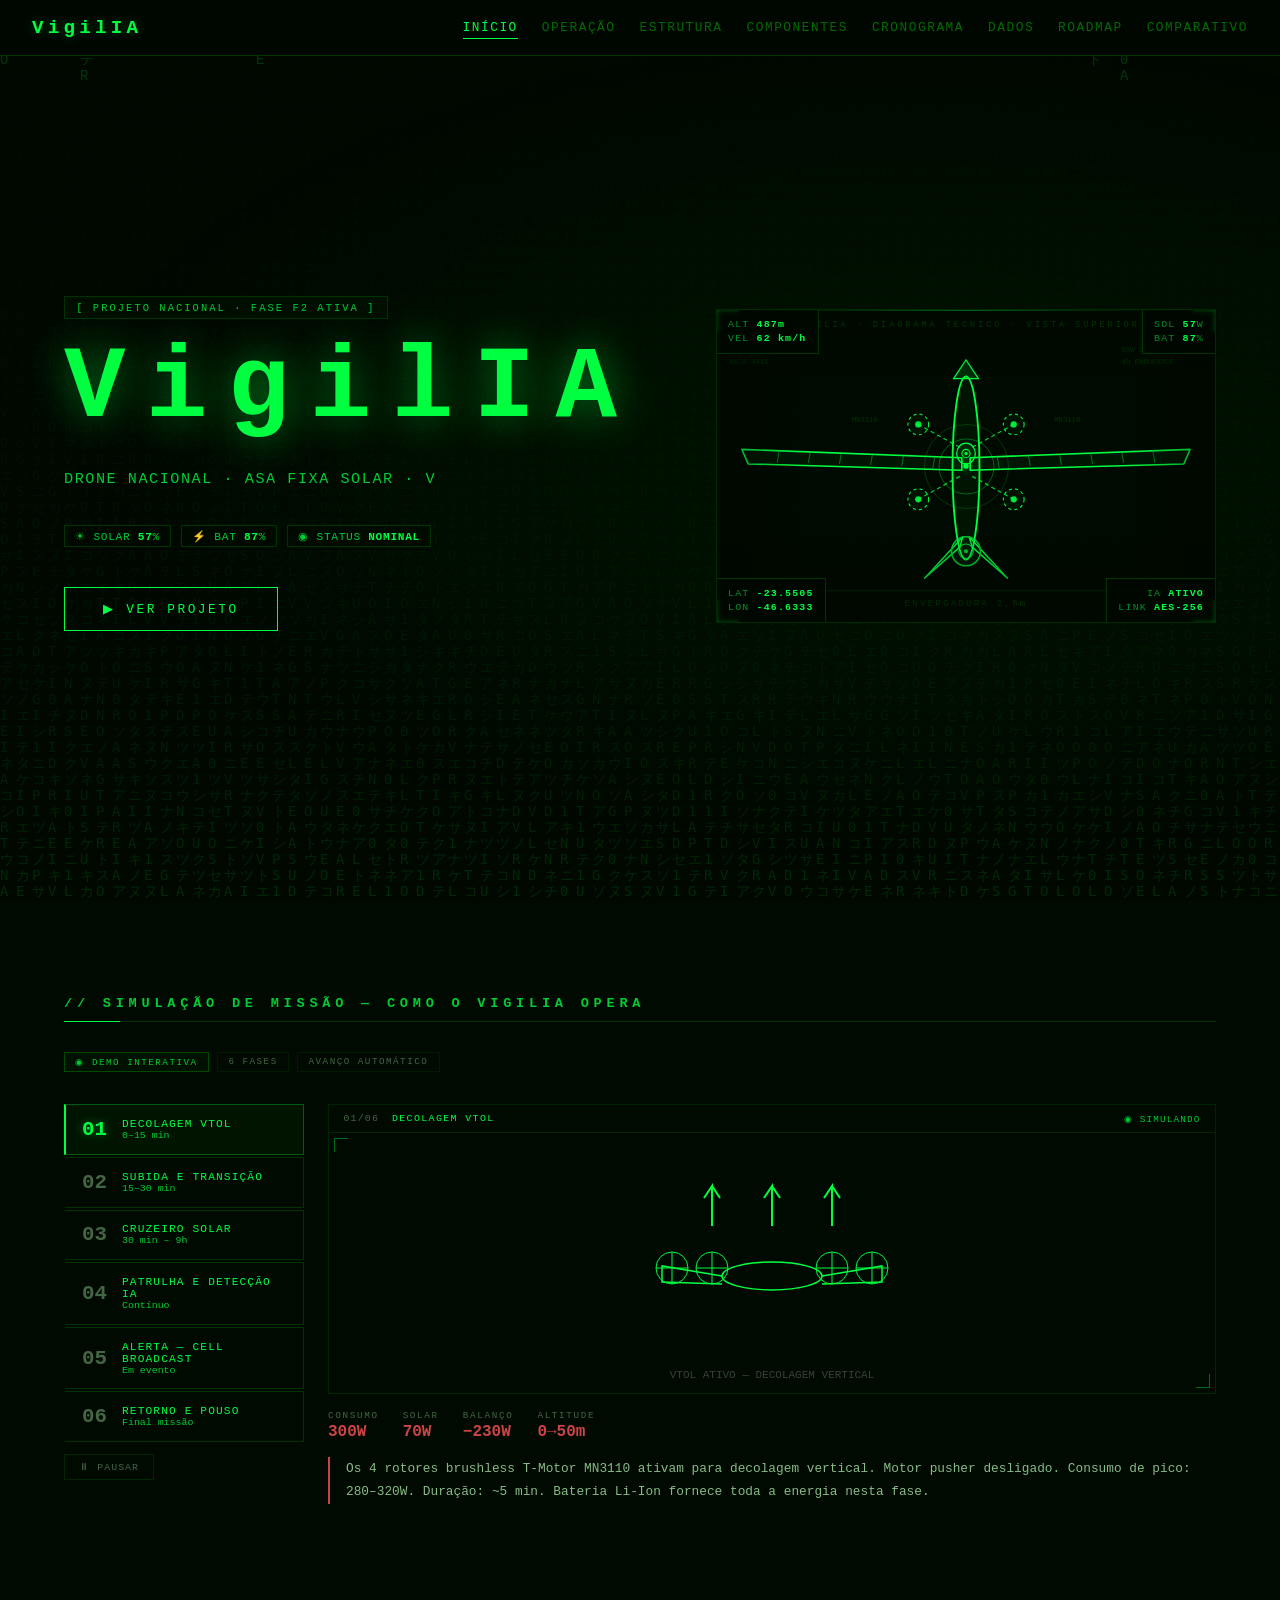
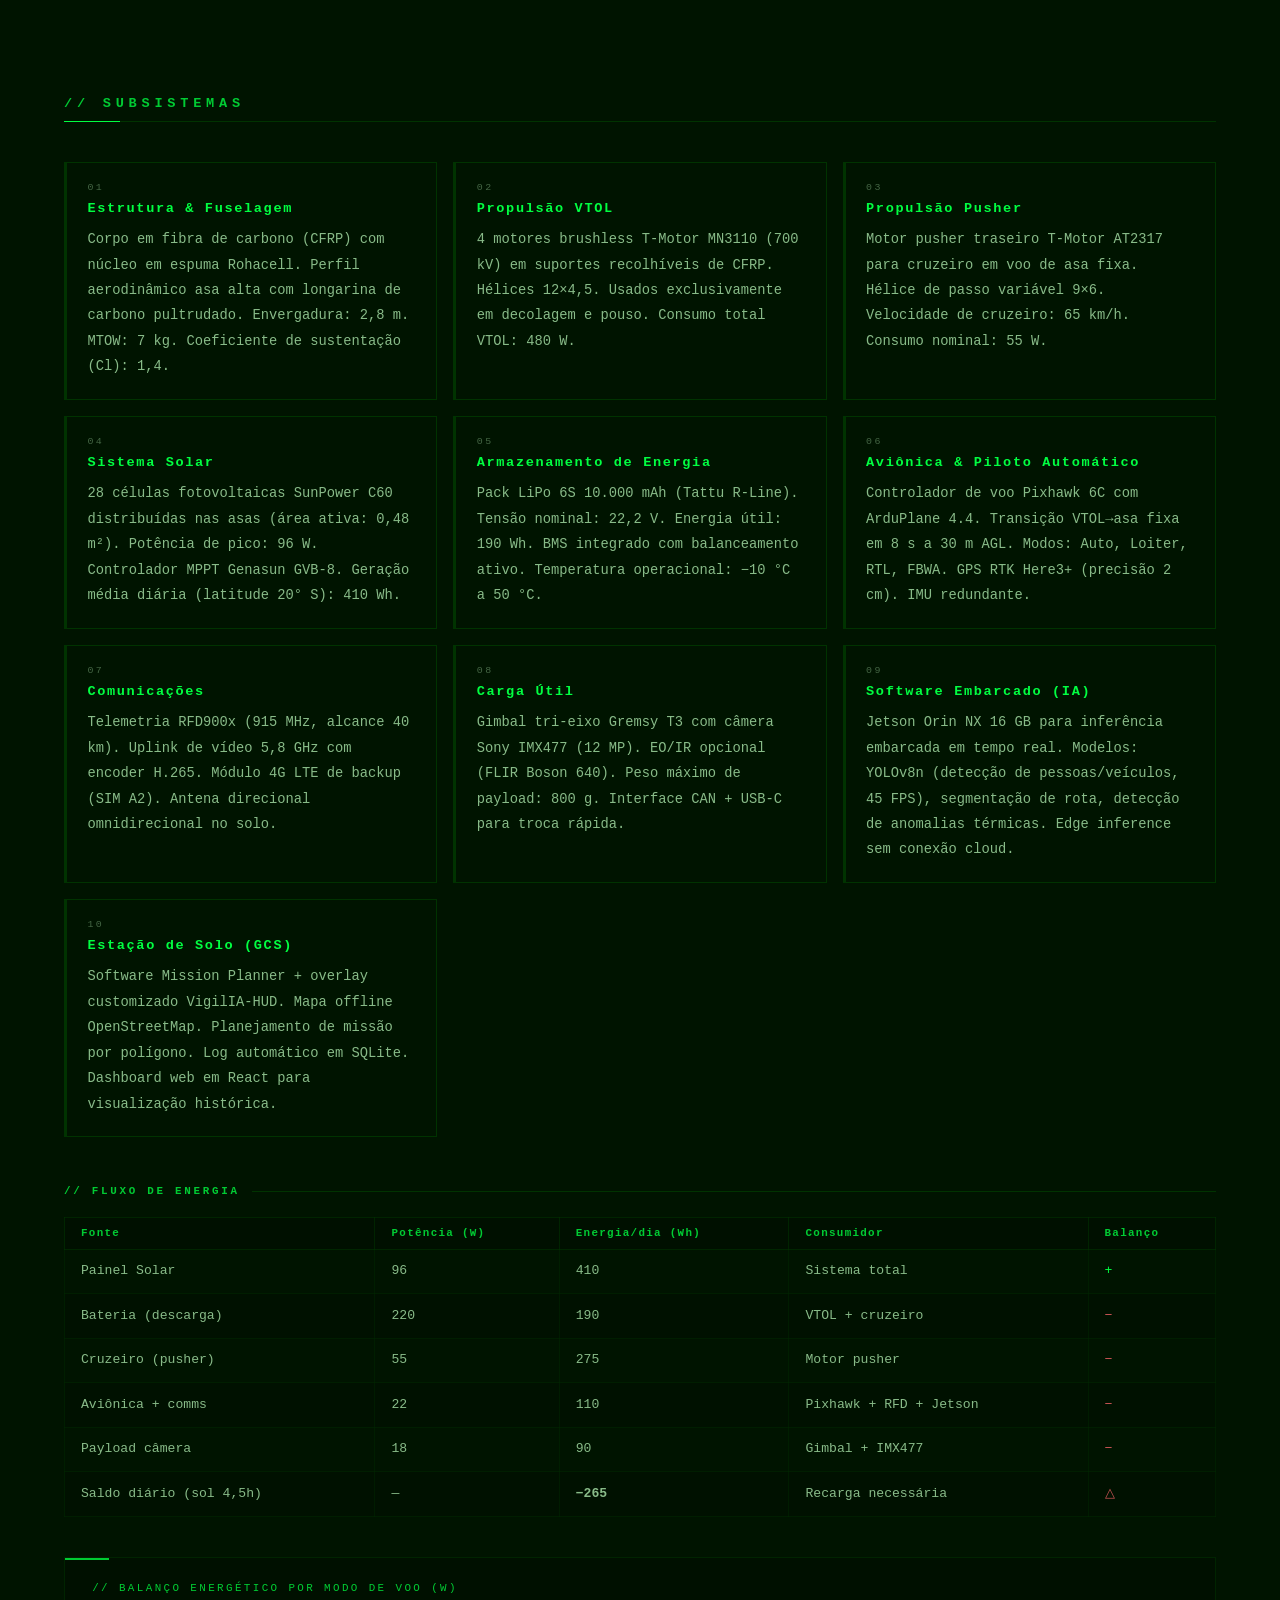
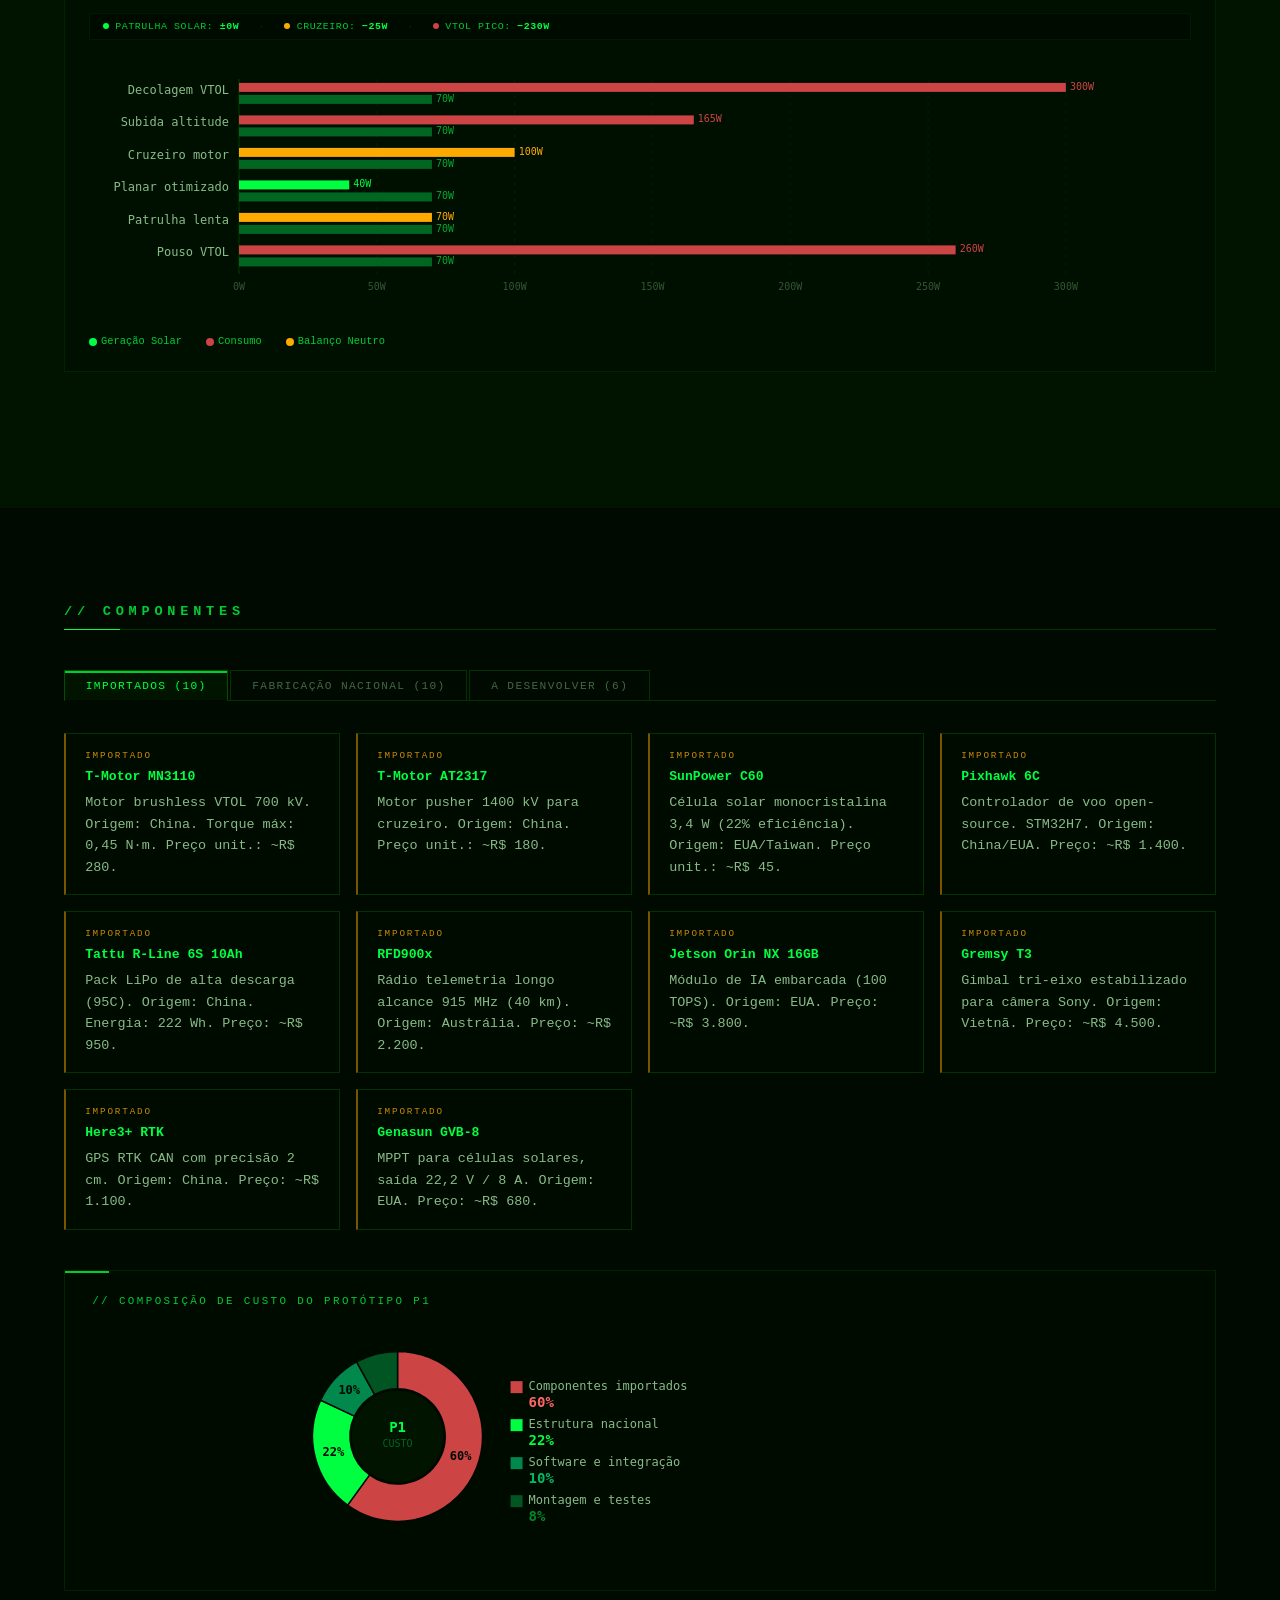
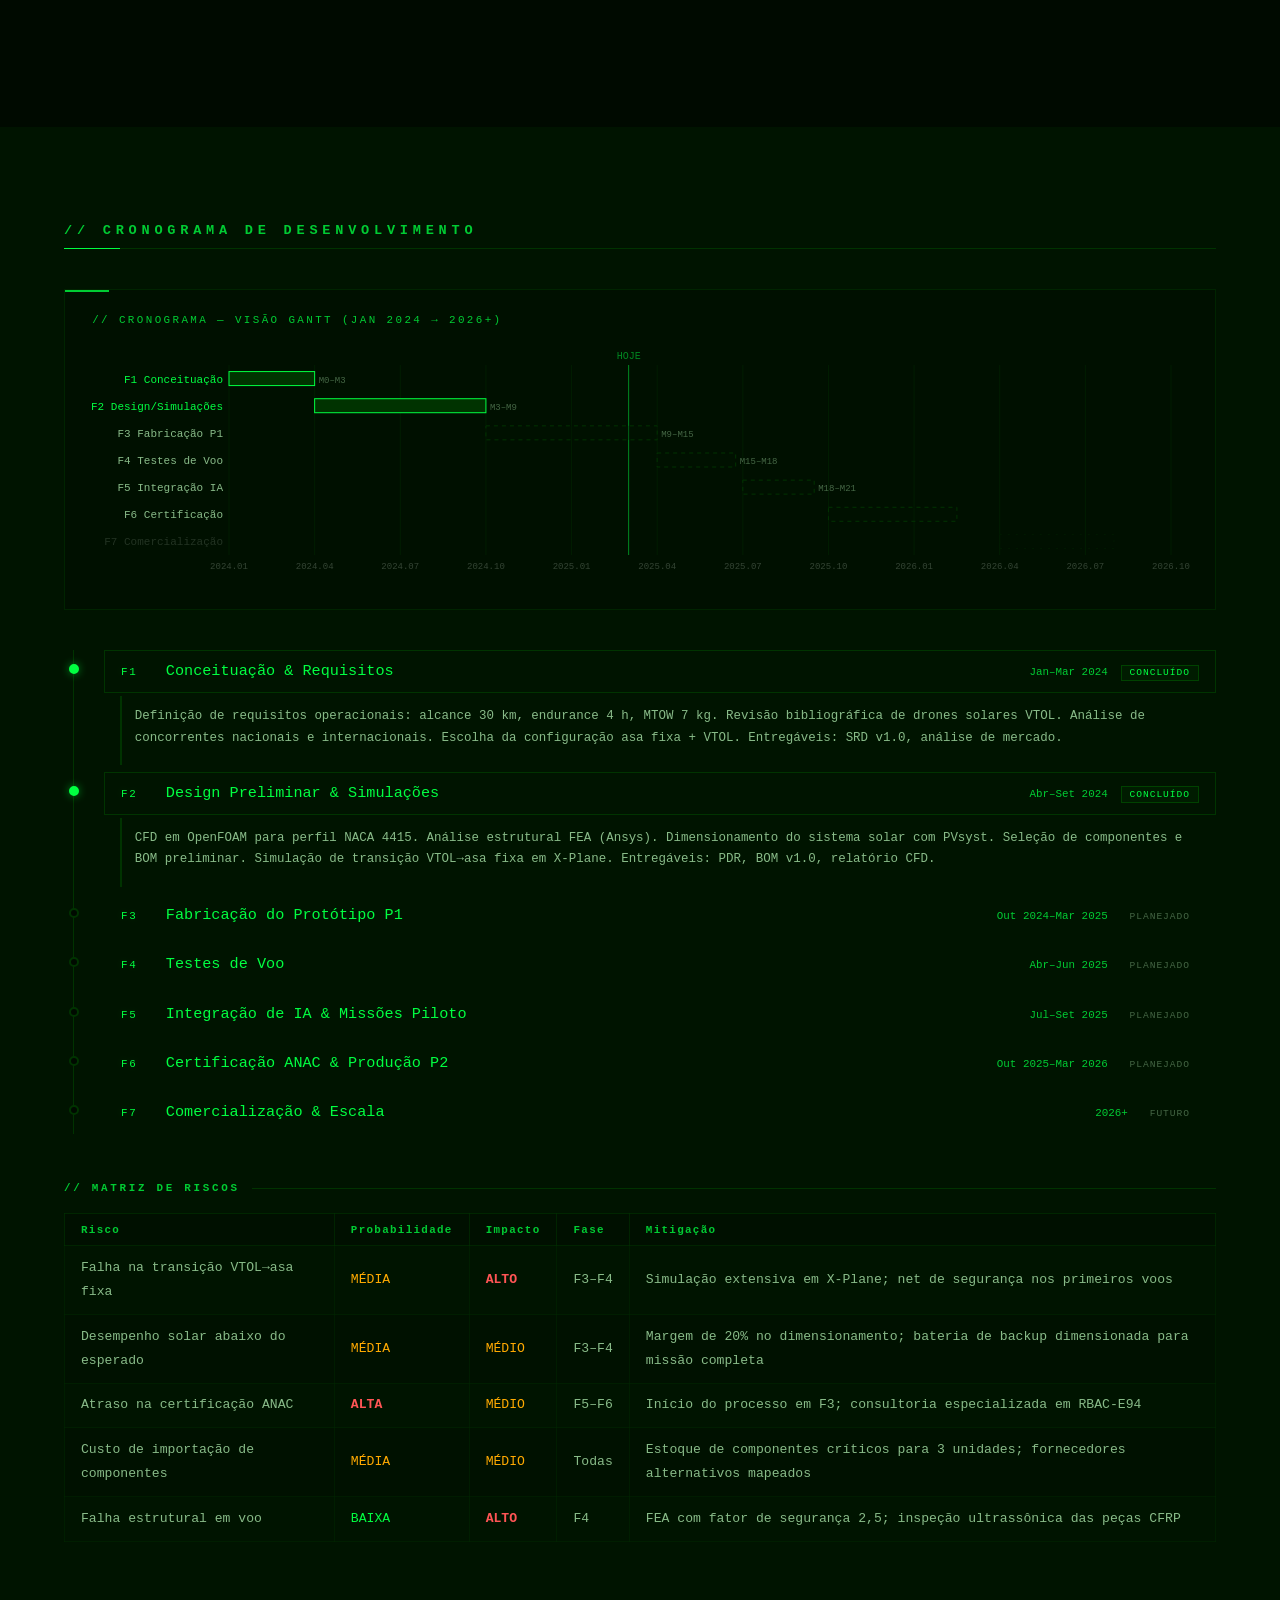
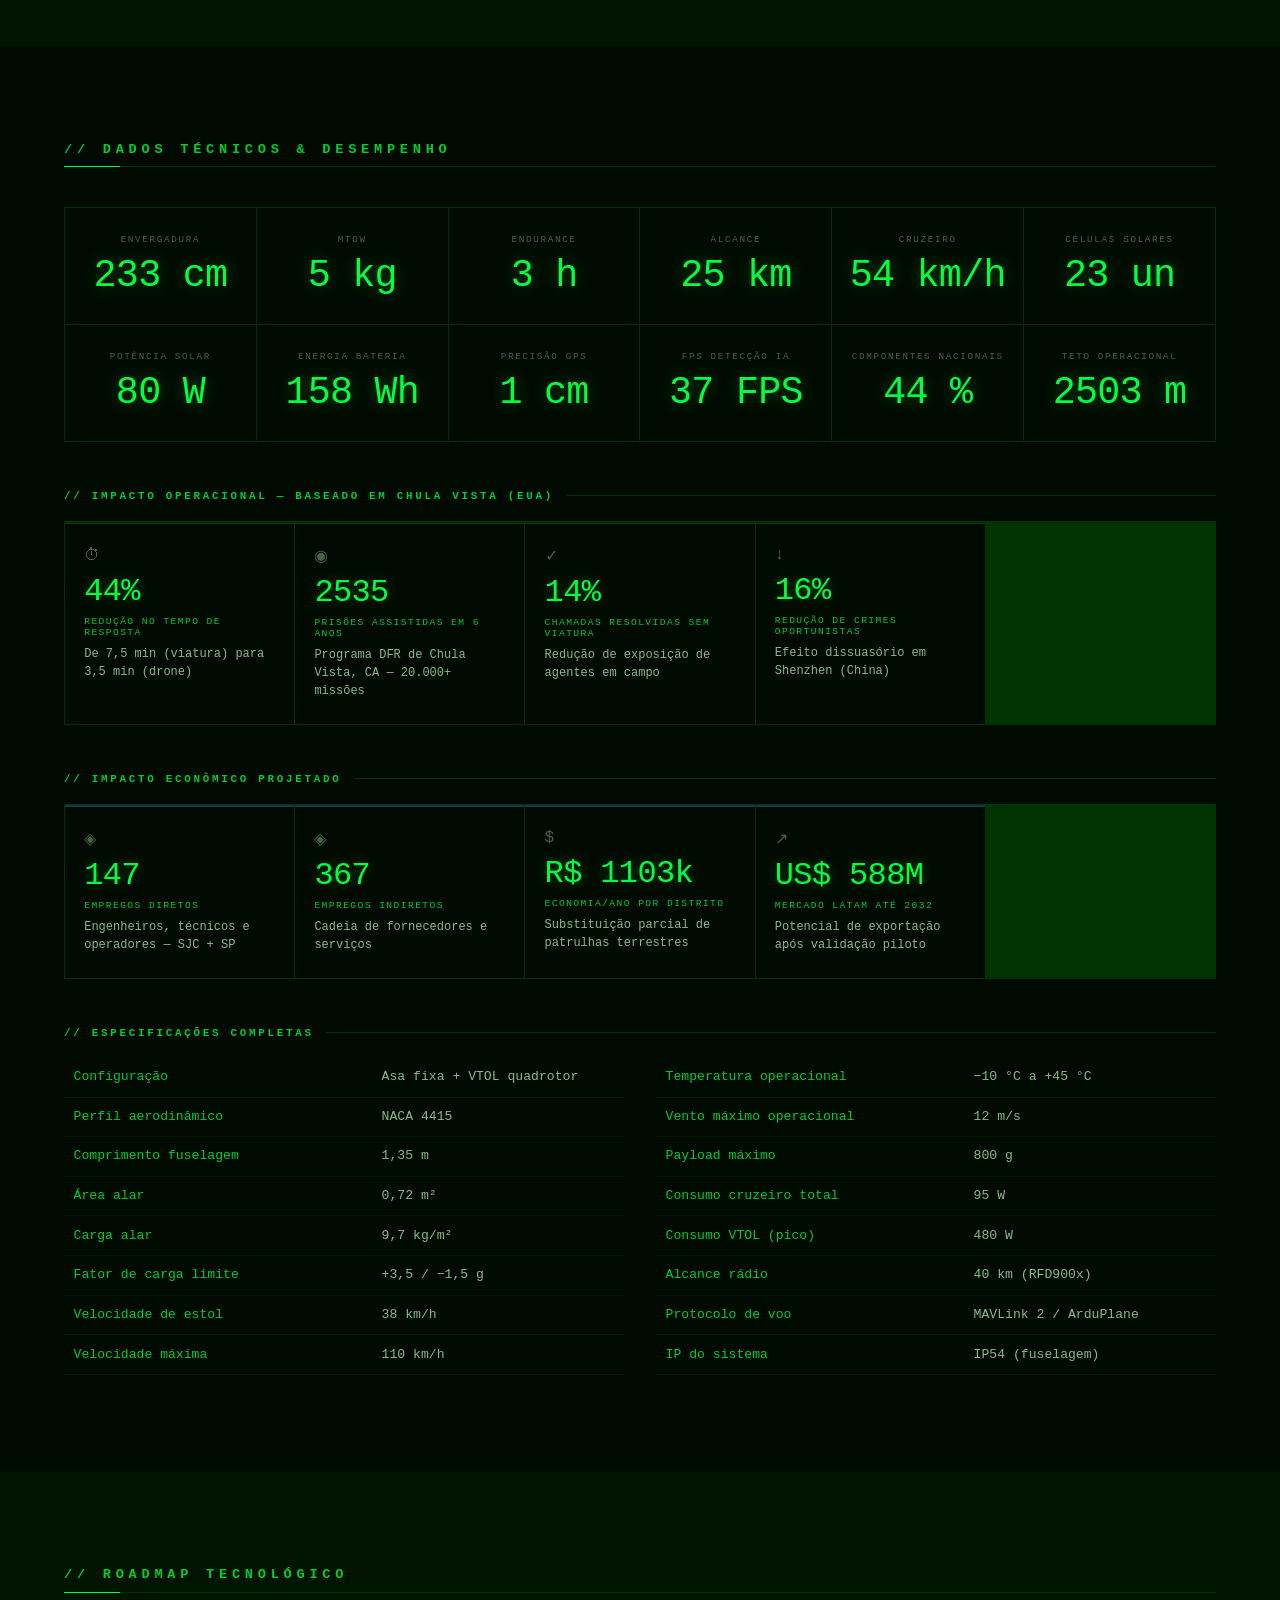
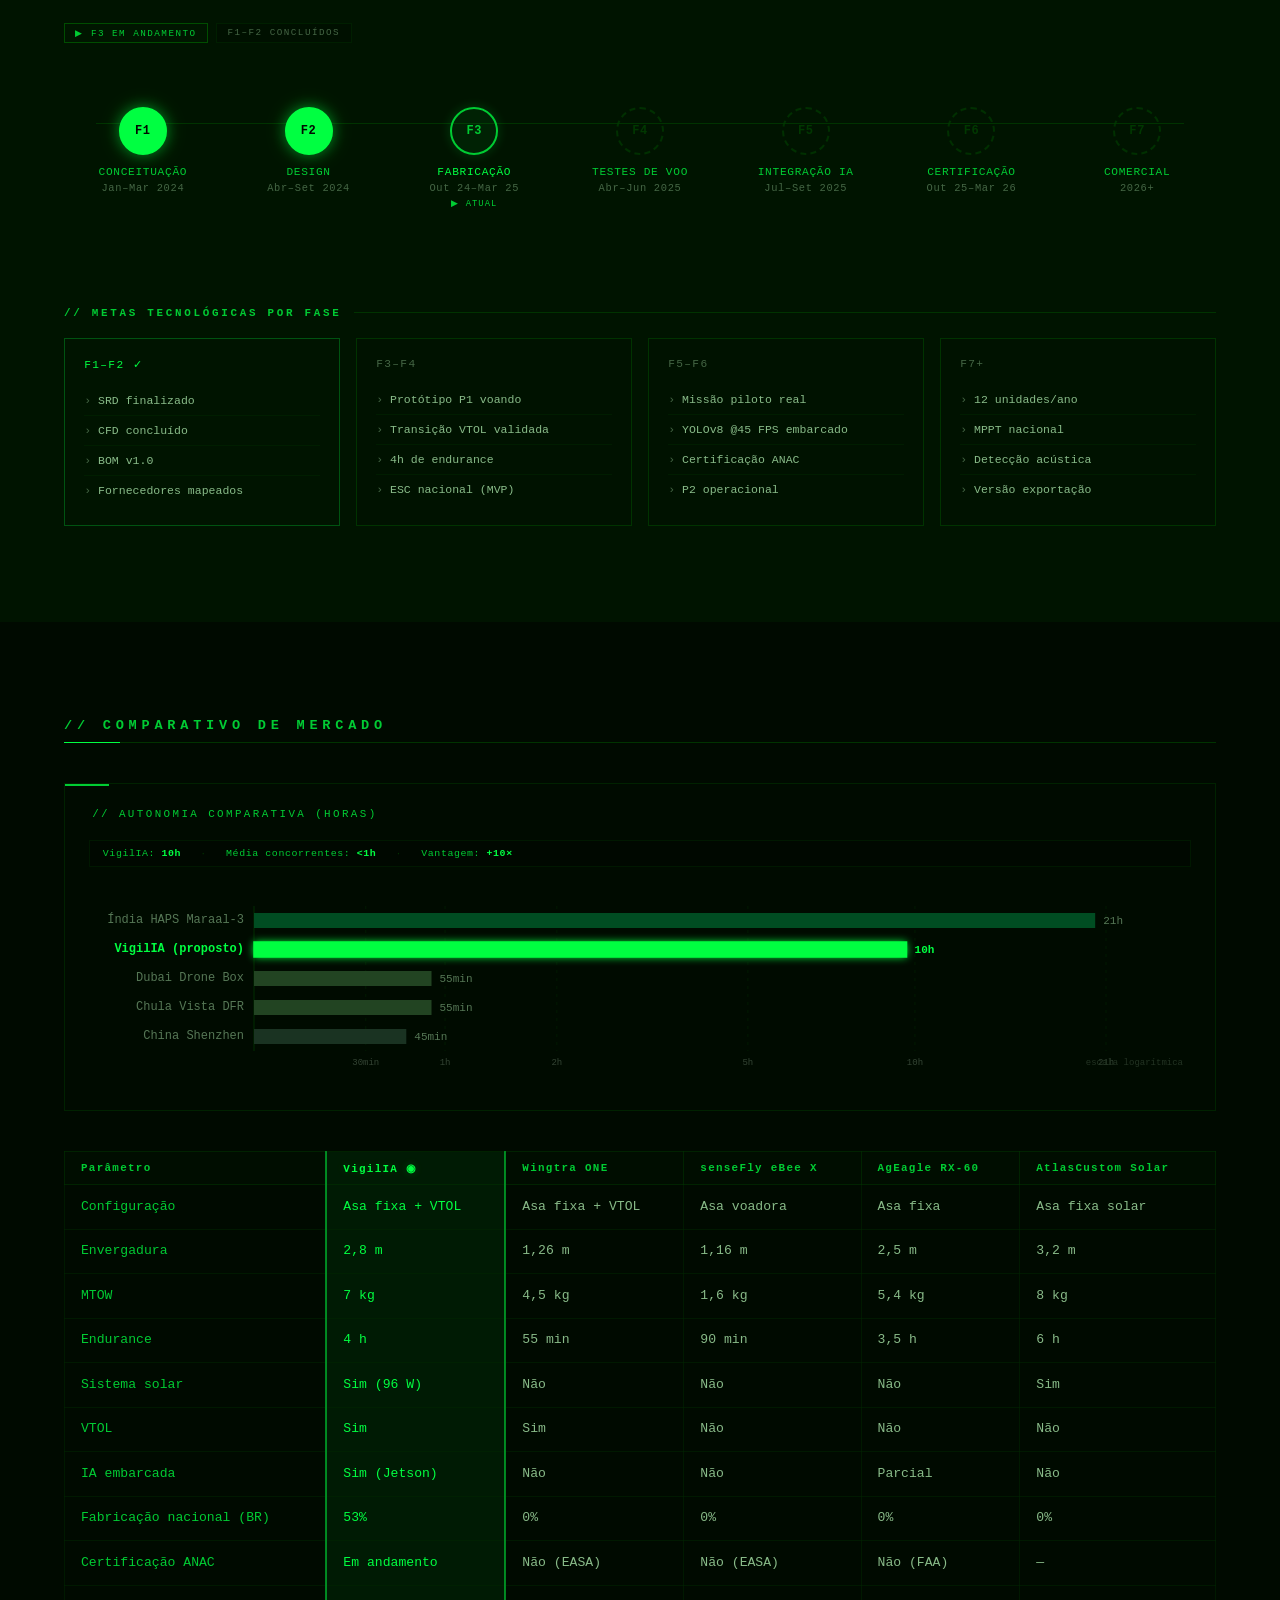
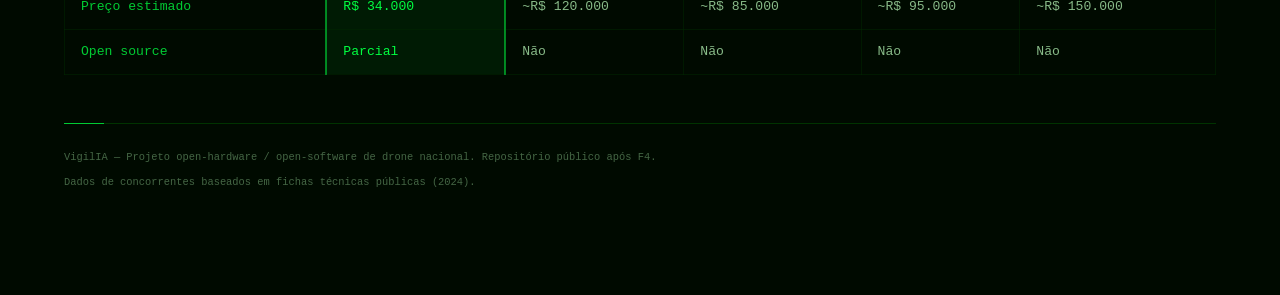
==== commit 728b95d9: "fix: stabilize mission canvas height, fix root entry, fix hero CTA and roadmap scroll timing" ====
--- a/index.html
+++ b/index.html
@@ -44,7 +44,7 @@
           <span>⚡ BAT <strong>88</strong>%</span>
           <span>◉ STATUS <strong>NOMINAL</strong></span>
         </div>
-        <a href="#secao-2" class="hero-cta">▶ VER PROJETO</a>
+        <a href="#secao-op" class="hero-cta">▶ VER PROJETO</a>
       </div>
       <div class="hero-visual">
         <div class="hero-drone-scene">
--- a/css/components.css
+++ b/css/components.css
@@ -626,7 +626,7 @@
   border-bottom: 1px solid rgba(0,255,65,0.4);
   border-right:  1px solid rgba(0,255,65,0.4);
 }
-#mission-canvas   { display: block; width: 100%; height: auto; }
+#mission-canvas   { display: block; width: 100%; height: 260px; }
 .mission-stat-row {
   display:       flex;
   gap:           1.5rem;
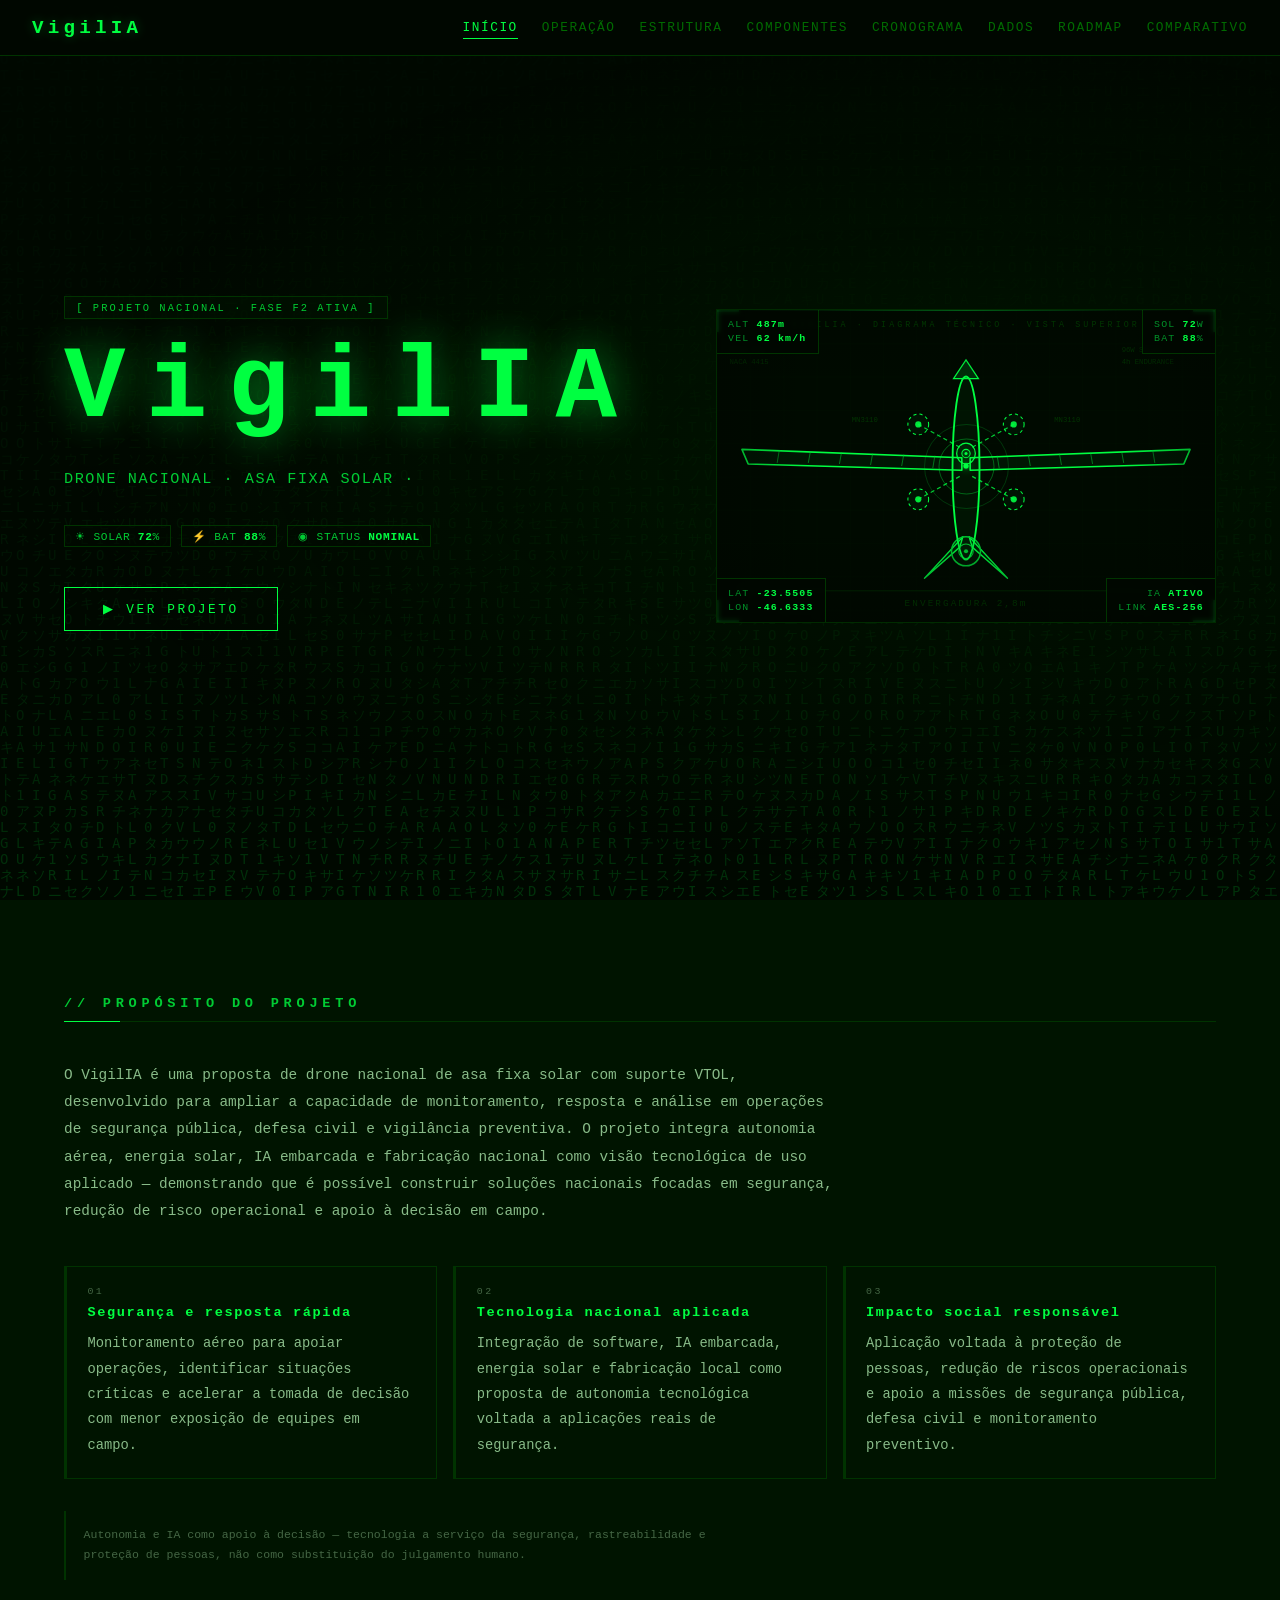
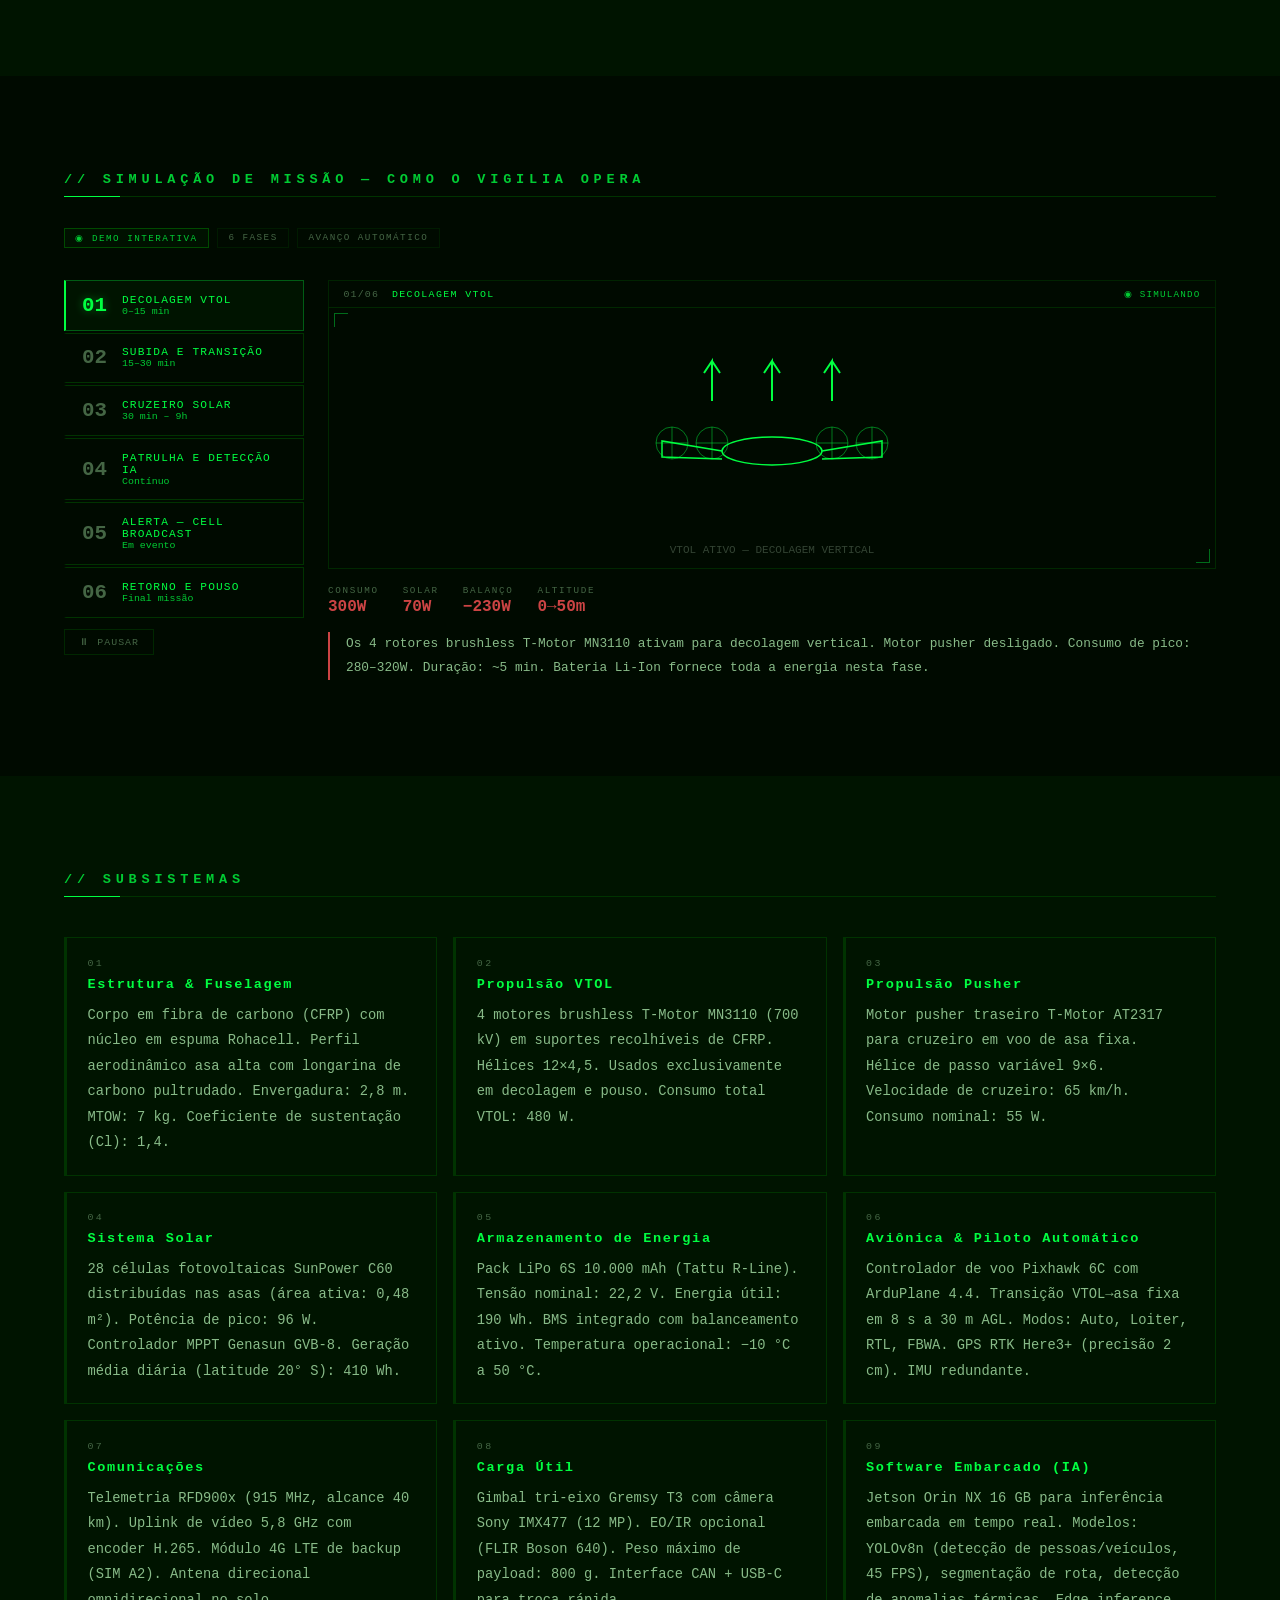
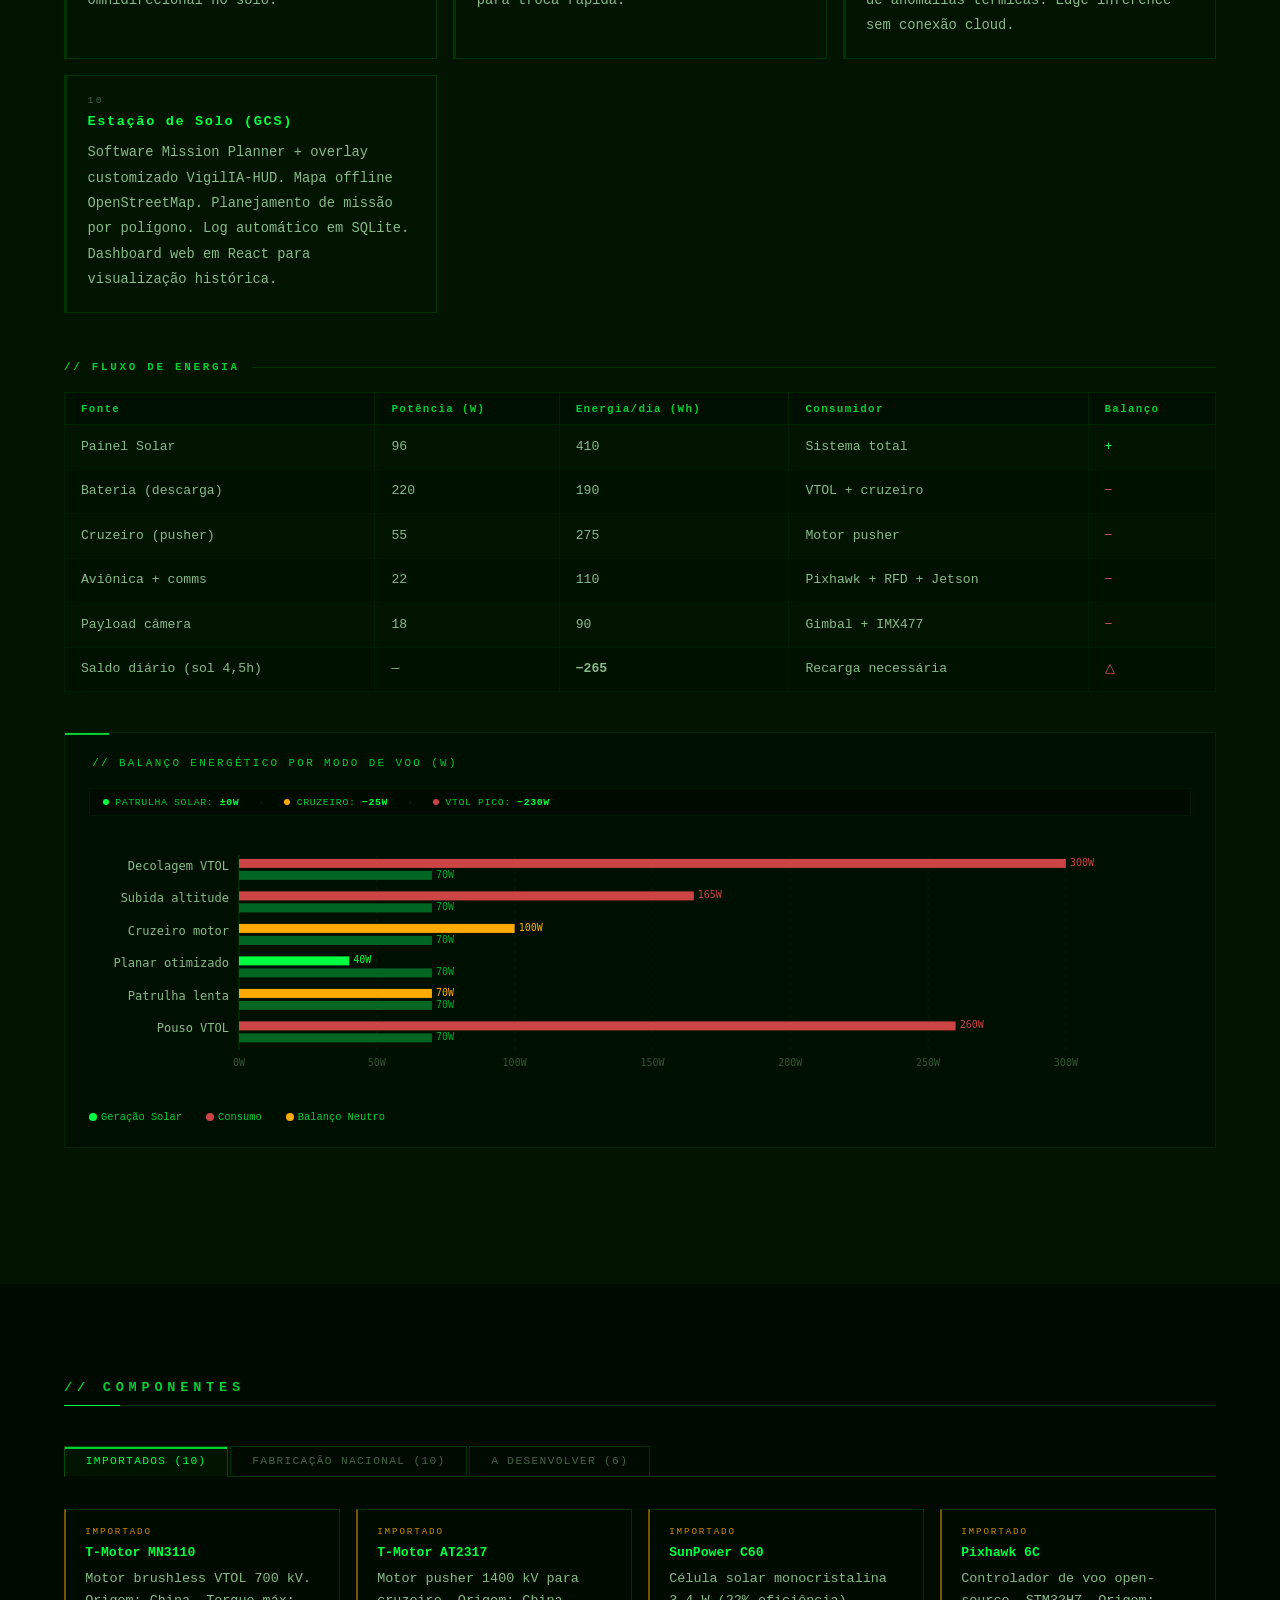
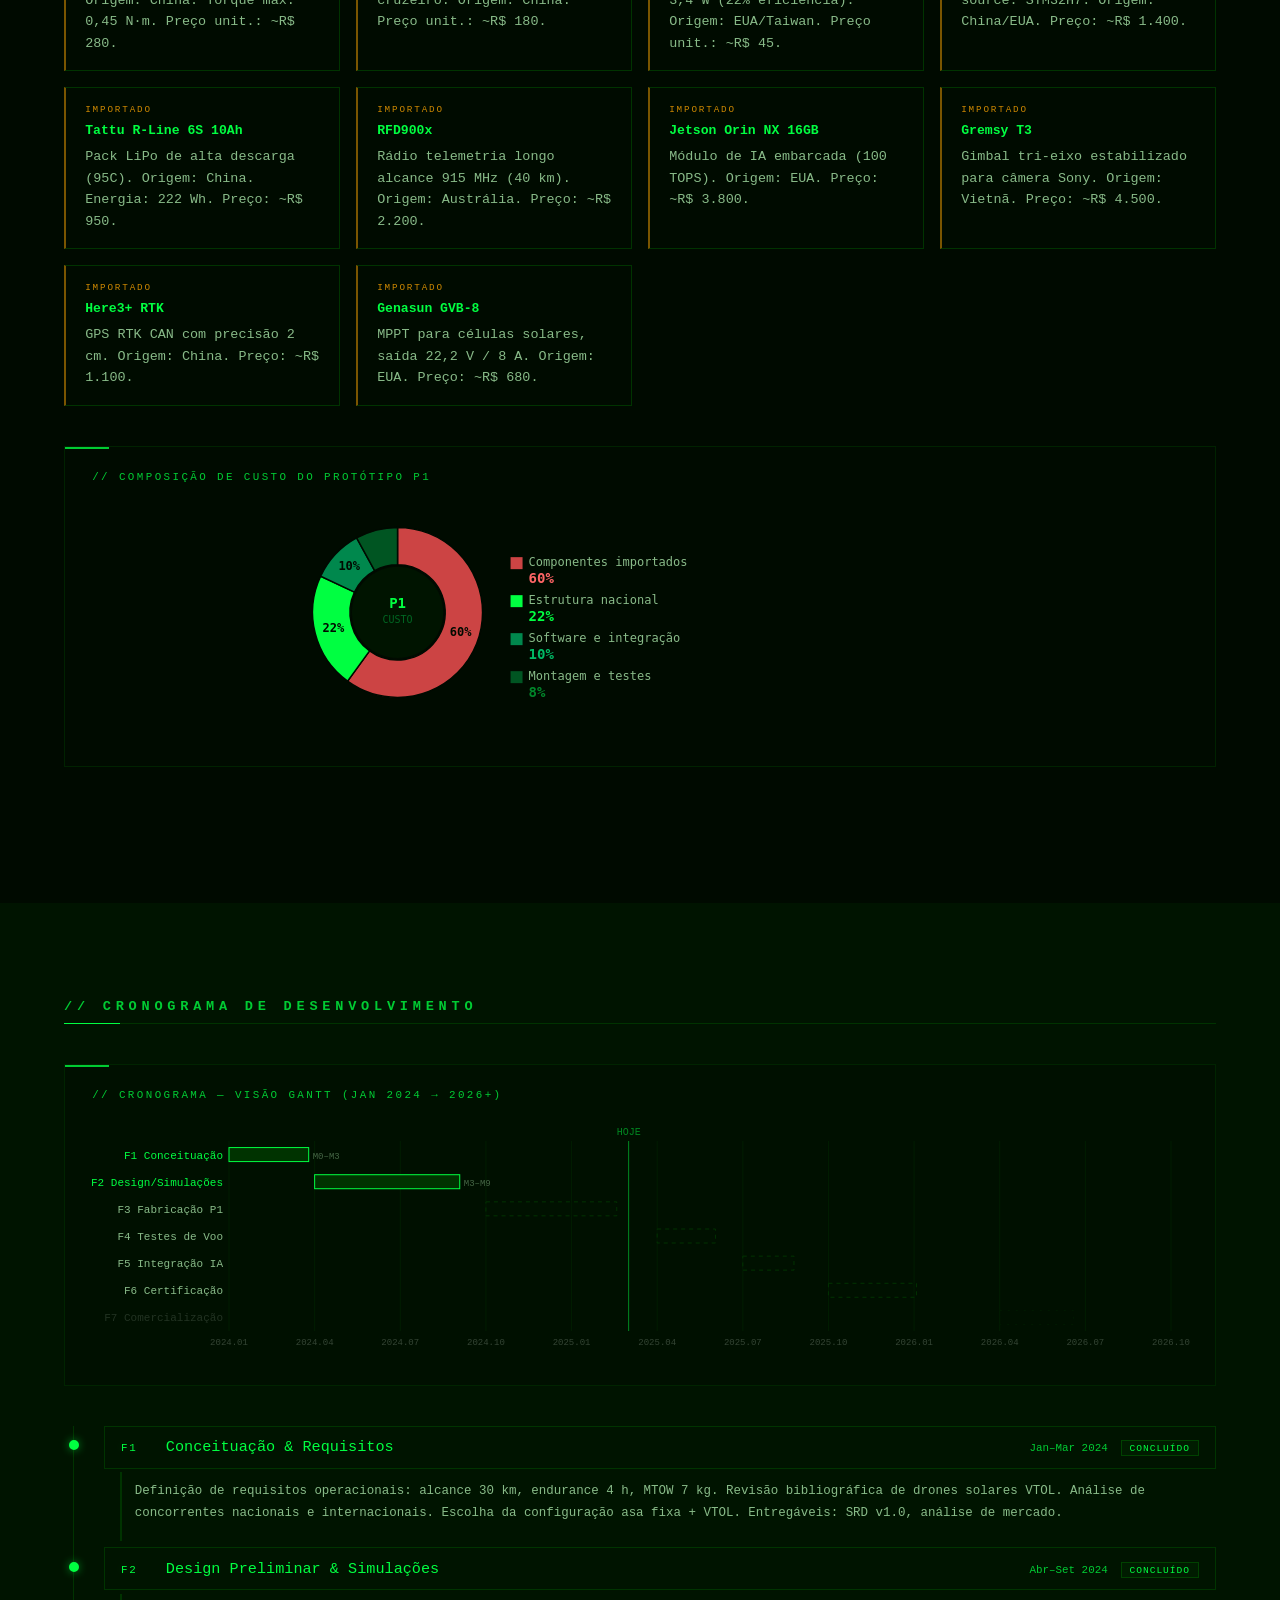
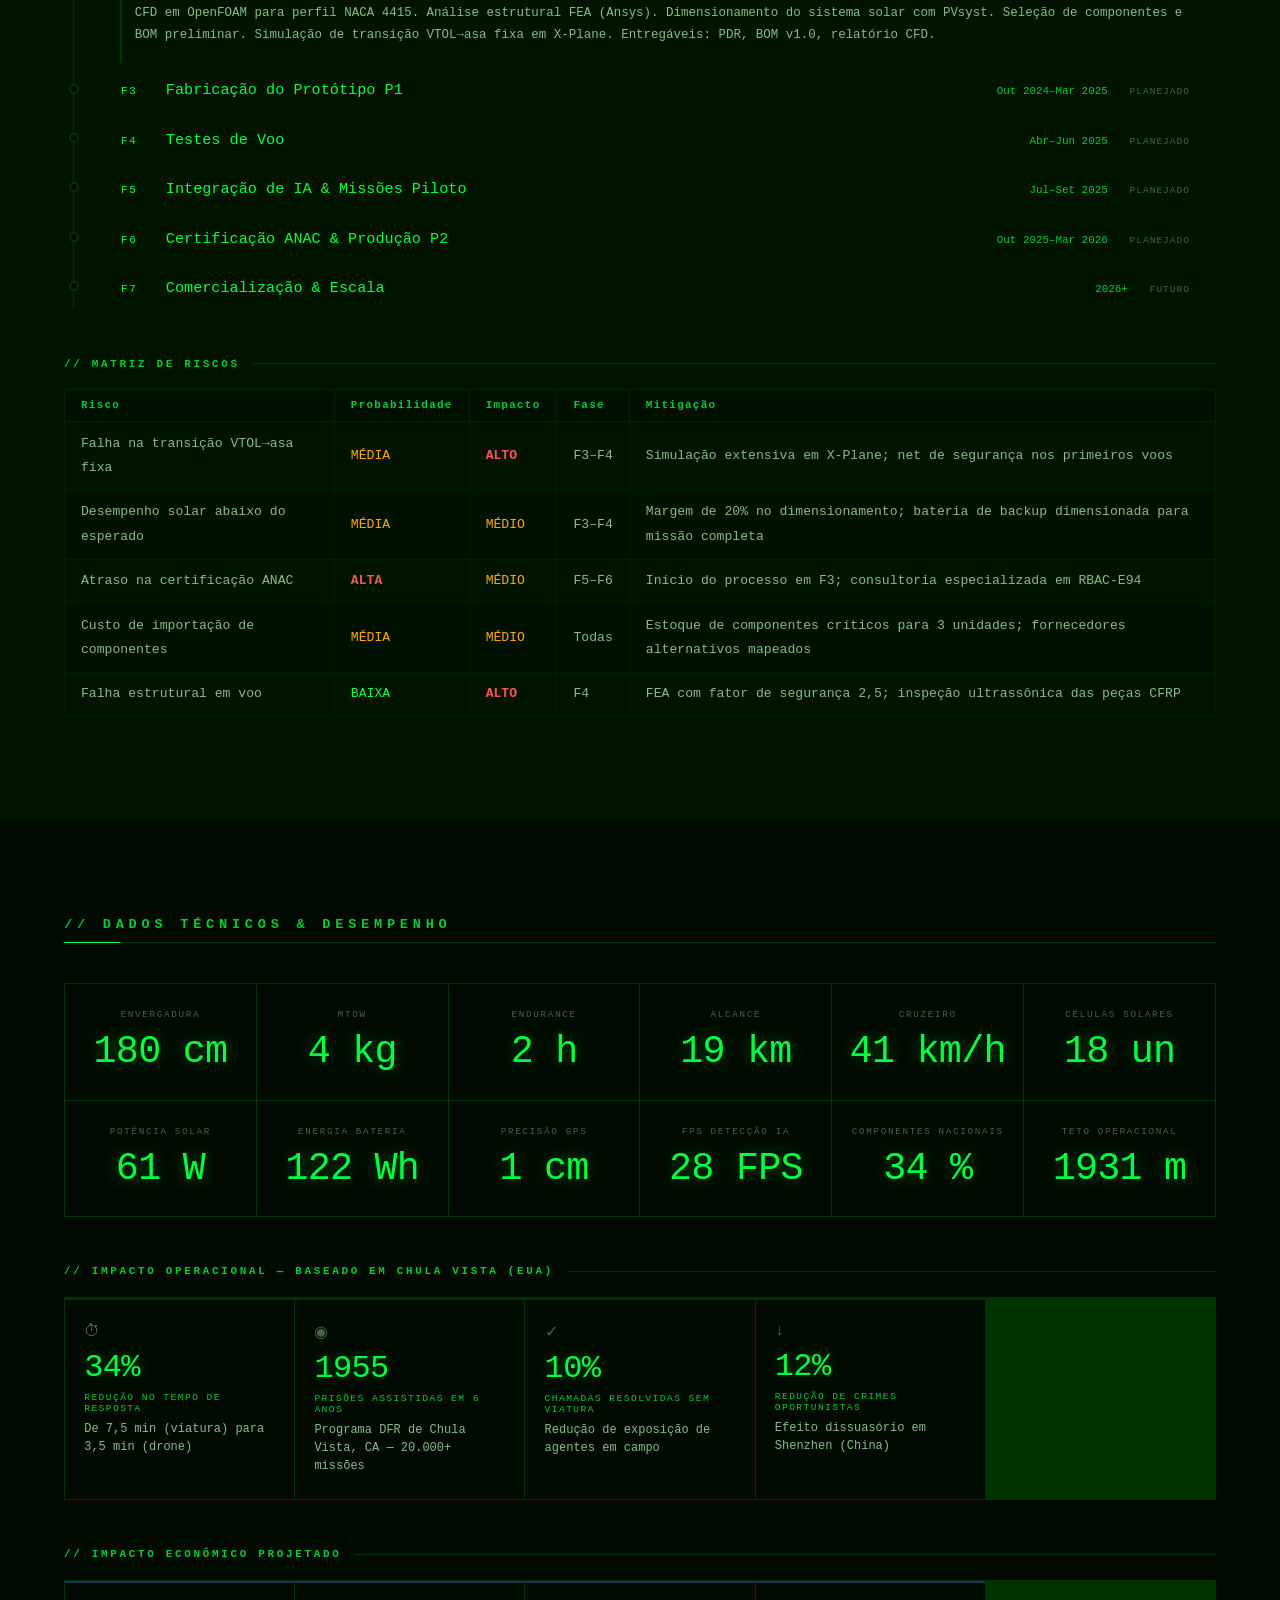
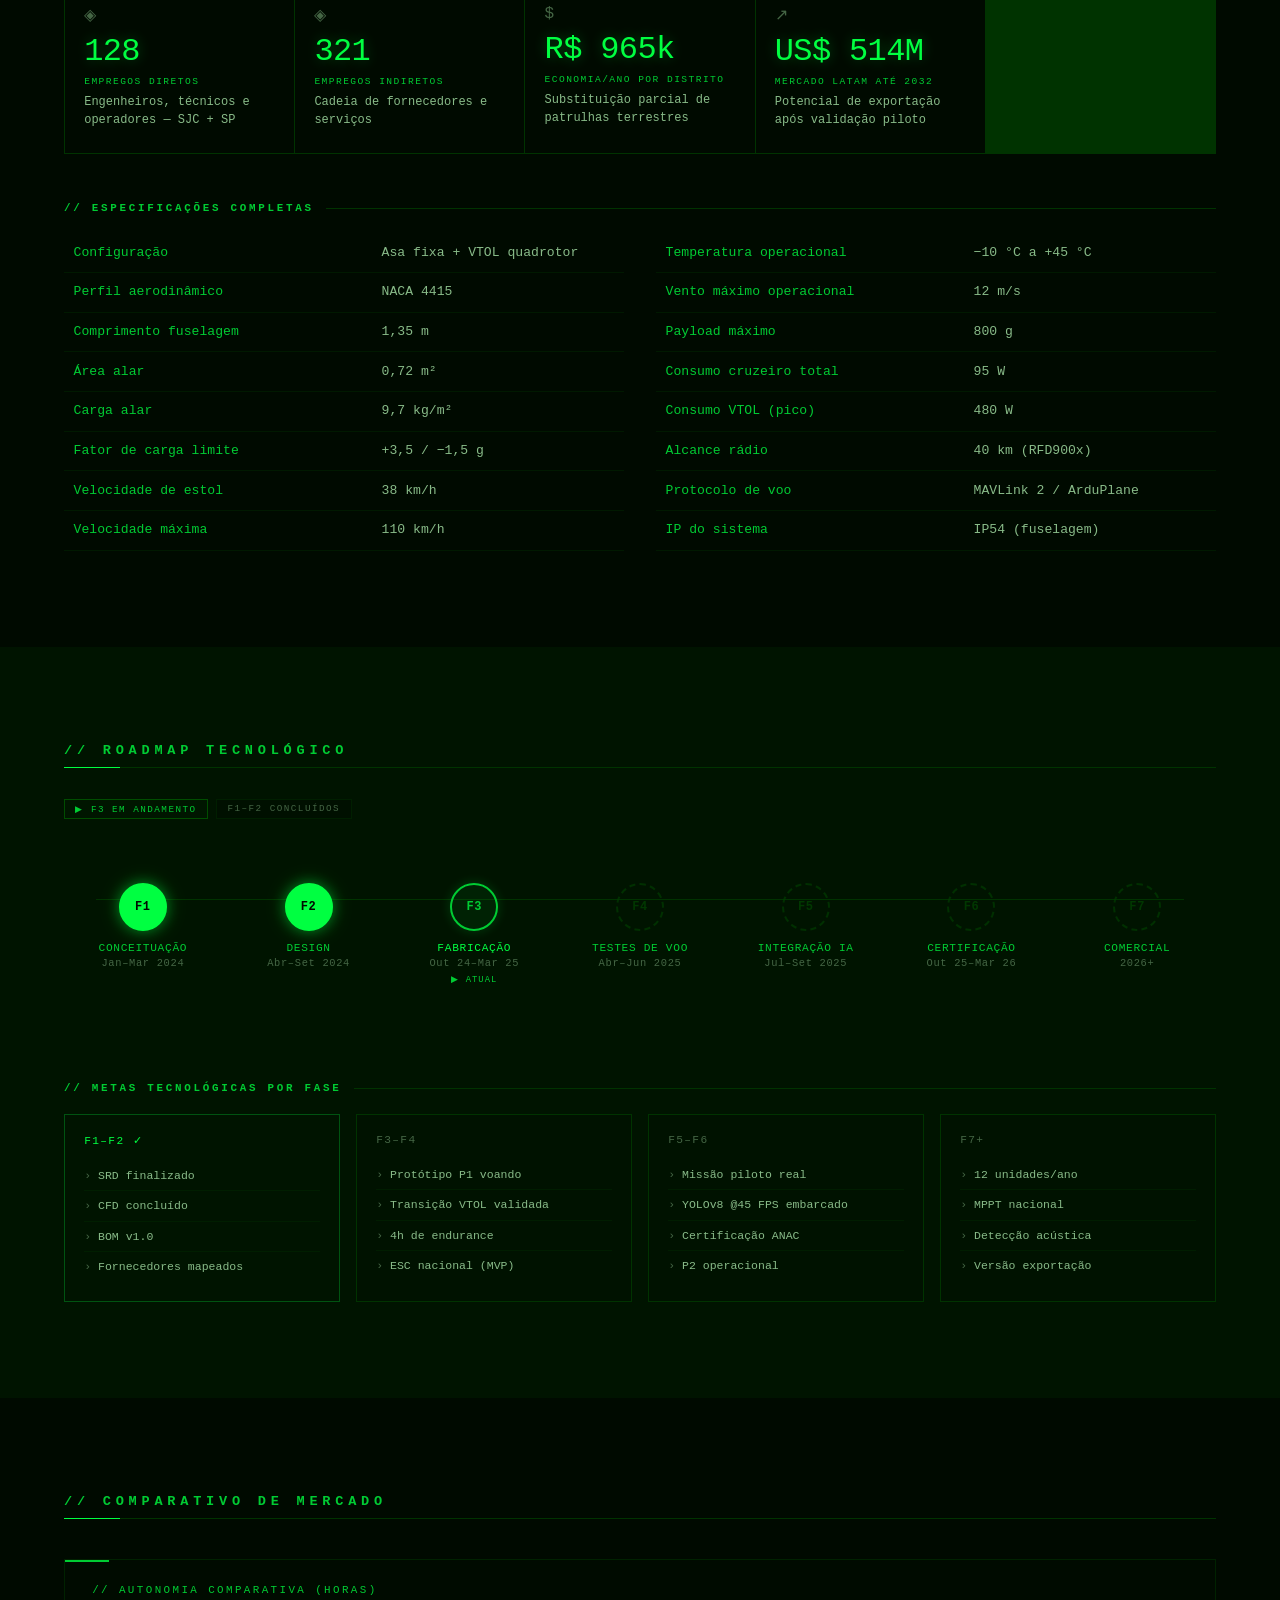
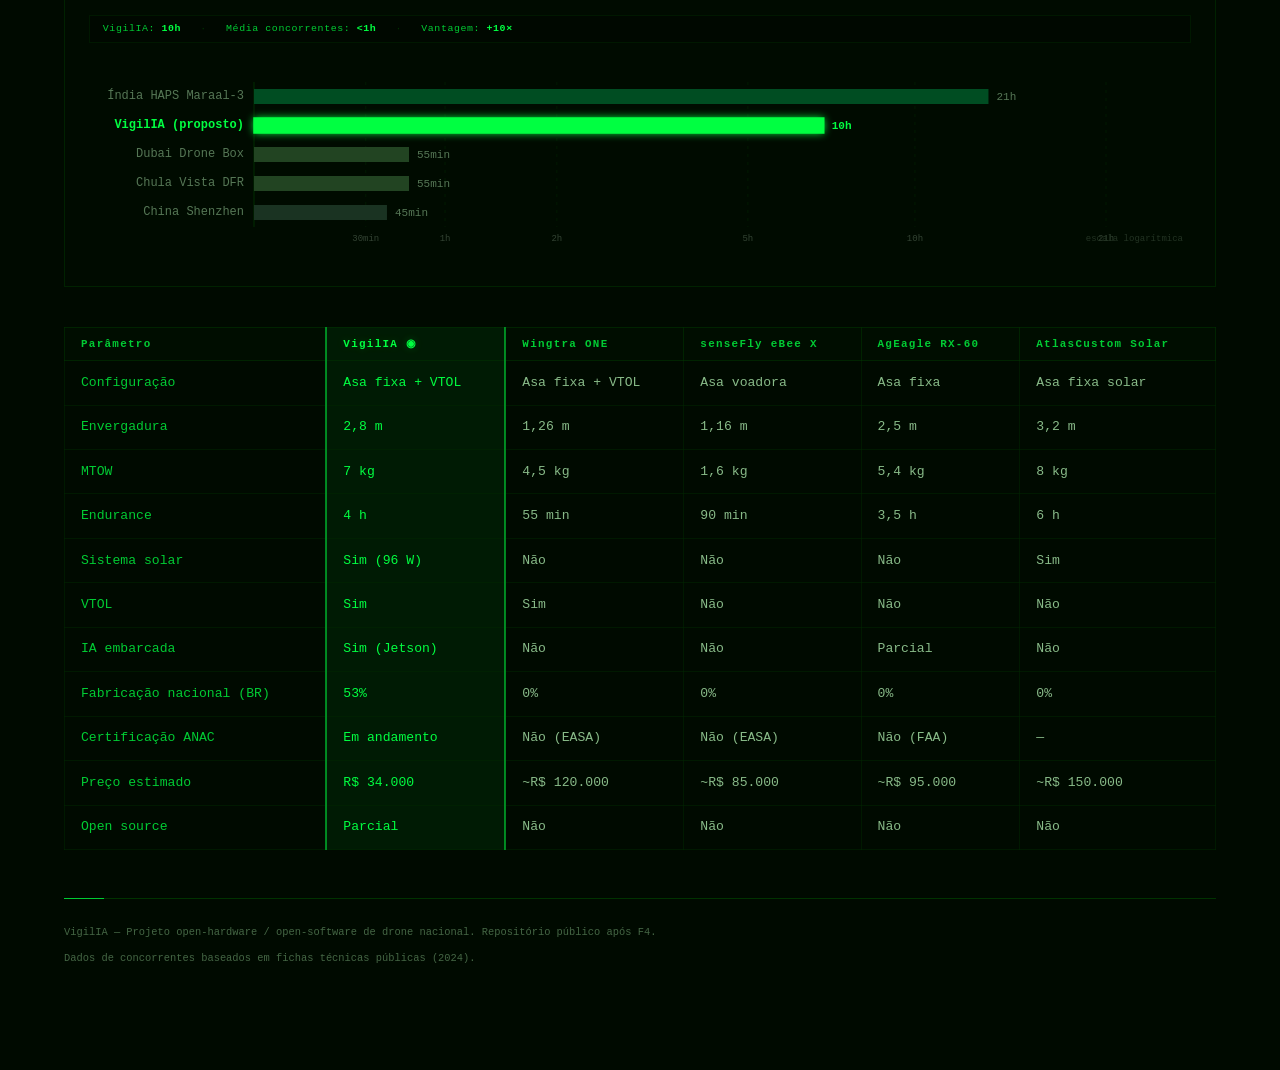
==== commit c3dc9d92: "Add project purpose section to VigilIA landing page" ====
--- a/index.html
+++ b/index.html
@@ -79,6 +79,31 @@
           </div>
         </div>
       </div>
+    </div>
+  </section>
+
+  <section id="secao-proposito">
+    <div class="section-container">
+      <h2 class="section-title">// PROPÓSITO DO PROJETO</h2>
+      <p class="purpose-intro">O VigilIA é uma proposta de drone nacional de asa fixa solar com suporte VTOL, desenvolvido para ampliar a capacidade de monitoramento, resposta e análise em operações de segurança pública, defesa civil e vigilância preventiva. O projeto integra autonomia aérea, energia solar, IA embarcada e fabricação nacional como visão tecnológica de uso aplicado — demonstrando que é possível construir soluções nacionais focadas em segurança, redução de risco operacional e apoio à decisão em campo.</p>
+      <div class="purpose-grid">
+        <div class="purpose-card">
+          <div class="purpose-card-num">01</div>
+          <h3>Segurança e resposta rápida</h3>
+          <p>Monitoramento aéreo para apoiar operações, identificar situações críticas e acelerar a tomada de decisão com menor exposição de equipes em campo.</p>
+        </div>
+        <div class="purpose-card">
+          <div class="purpose-card-num">02</div>
+          <h3>Tecnologia nacional aplicada</h3>
+          <p>Integração de software, IA embarcada, energia solar e fabricação local como proposta de autonomia tecnológica voltada a aplicações reais de segurança.</p>
+        </div>
+        <div class="purpose-card">
+          <div class="purpose-card-num">03</div>
+          <h3>Impacto social responsável</h3>
+          <p>Aplicação voltada à proteção de pessoas, redução de riscos operacionais e apoio a missões de segurança pública, defesa civil e monitoramento preventivo.</p>
+        </div>
+      </div>
+      <p class="purpose-responsible">Autonomia e IA como apoio à decisão — tecnologia a serviço da segurança, rastreabilidade e proteção de pessoas, não como substituição do julgamento humano.</p>
     </div>
   </section>
 
--- a/css/sections.css
+++ b/css/sections.css
@@ -144,3 +144,69 @@
   background: linear-gradient(90deg, transparent 0%, rgba(0,255,65,0.06) 20%, rgba(0,255,65,0.35) 50%, rgba(0,255,65,0.06) 80%, transparent 100%);
   animation:  scan-sweep 4s linear infinite;
 }
+
+/* ============================================
+   PURPOSE SECTION
+   ============================================ */
+#secao-proposito {
+  padding:    6rem 4rem;
+  position:   relative;
+  z-index:    1;
+  background: var(--bg2);
+}
+.purpose-intro {
+  font-size:     0.9rem;
+  color:         var(--text-body);
+  line-height:   1.9;
+  max-width:     780px;
+  margin-bottom: 2.5rem;
+}
+.purpose-grid {
+  display:               grid;
+  grid-template-columns: repeat(3, 1fr);
+  gap:                   1rem;
+  margin-bottom:         2rem;
+}
+.purpose-card {
+  border:     1px solid var(--green-dim);
+  padding:    1.2rem 1.2rem 1.2rem 1.4rem;
+  background: var(--surface-1);
+  transition: border-color var(--t-std), background var(--t-std), box-shadow var(--t-std);
+  position:   relative;
+}
+.purpose-card::before {
+  content:    '';
+  position:   absolute;
+  left: 0; top: 0; bottom: 0;
+  width:      2px;
+  background: var(--green-dim);
+  transition: background var(--t-std);
+}
+.purpose-card:hover {
+  border-color: rgba(0,160,0,0.4);
+  background:   var(--surface-2);
+  box-shadow:   0 0 24px rgba(0,255,65,0.04), inset 0 0 24px rgba(0,30,0,0.3);
+}
+.purpose-card:hover::before { background: var(--green-mid); }
+.purpose-card-num {
+  font-size:      0.62rem;
+  color:          var(--text-muted);
+  letter-spacing: 0.25em;
+  margin-bottom:  0.5rem;
+}
+.purpose-card h3 {
+  font-size:      0.85rem;
+  letter-spacing: 0.12em;
+  margin-bottom:  0.7rem;
+  color:          var(--green);
+}
+.purpose-card p { font-size: 0.86rem; color: var(--text-body); line-height: 1.85; }
+.purpose-responsible {
+  font-size:   0.72rem;
+  color:       var(--text-muted);
+  line-height: 1.75;
+  padding:     0.9rem 1.1rem;
+  border-left: 2px solid var(--green-dim);
+  background:  rgba(0,20,0,0.2);
+  max-width:   680px;
+}
--- a/css/responsive.css
+++ b/css/responsive.css
@@ -7,7 +7,7 @@
    Smooth the transition before the layout hits its max-width.
    ============================================================ */
 @media (max-width: 1200px) {
-  #secao-1, #secao-op,
+  #secao-1, #secao-op, #secao-proposito,
   #secao-2, #secao-3,
   #secao-4, #secao-5,
   #secao-6, #secao-7 { padding-left: 3rem; padding-right: 3rem; }
@@ -20,7 +20,7 @@
 @media (max-width: 1024px) {
 
   /* ---- Section padding step ---- */
-  #secao-1, #secao-op,
+  #secao-1, #secao-op, #secao-proposito,
   #secao-2, #secao-3,
   #secao-4, #secao-5,
   #secao-6, #secao-7 { padding: 5rem 2.5rem; }
@@ -115,8 +115,11 @@
   /* ---- Impact grid: 2-column cap — prevents 3+1 layout at 768px ---- */
   .impact-grid { grid-template-columns: repeat(2, 1fr); }
 
+  /* ---- Purpose grid: 2 columns at tablet ---- */
+  .purpose-grid { grid-template-columns: repeat(2, 1fr); }
+
   /* ---- Section padding ---- */
-  #secao-1, #secao-op,
+  #secao-1, #secao-op, #secao-proposito,
   #secao-2, #secao-3,
   #secao-4, #secao-5,
   #secao-6, #secao-7 { padding: 4rem 1.5rem; }
@@ -183,8 +186,11 @@
   .impact-value { font-size: 1.6rem; }
   .impact-label { font-size: 0.56rem; }
 
+  /* ---- Purpose grid: single column on mobile ---- */
+  .purpose-grid { grid-template-columns: 1fr; }
+
   /* ---- Section padding ---- */
-  #secao-1, #secao-op,
+  #secao-1, #secao-op, #secao-proposito,
   #secao-2, #secao-3,
   #secao-4, #secao-5,
   #secao-6, #secao-7 { padding: 3.5rem 1rem; }
@@ -272,7 +278,7 @@
 @media (max-width: 430px) {
 
   /* ---- Section padding: minimum breathing room ---- */
-  #secao-1, #secao-op,
+  #secao-1, #secao-op, #secao-proposito,
   #secao-2, #secao-3,
   #secao-4, #secao-5,
   #secao-6, #secao-7 { padding: 3rem 0.85rem; }
@@ -337,7 +343,7 @@
   .hero-tel span { font-size: 0.6rem; }
 
   /* ---- Section padding: absolute minimum ---- */
-  #secao-1, #secao-op,
+  #secao-1, #secao-op, #secao-proposito,
   #secao-2, #secao-3,
   #secao-4, #secao-5,
   #secao-6, #secao-7 { padding: 2.8rem 0.7rem; }
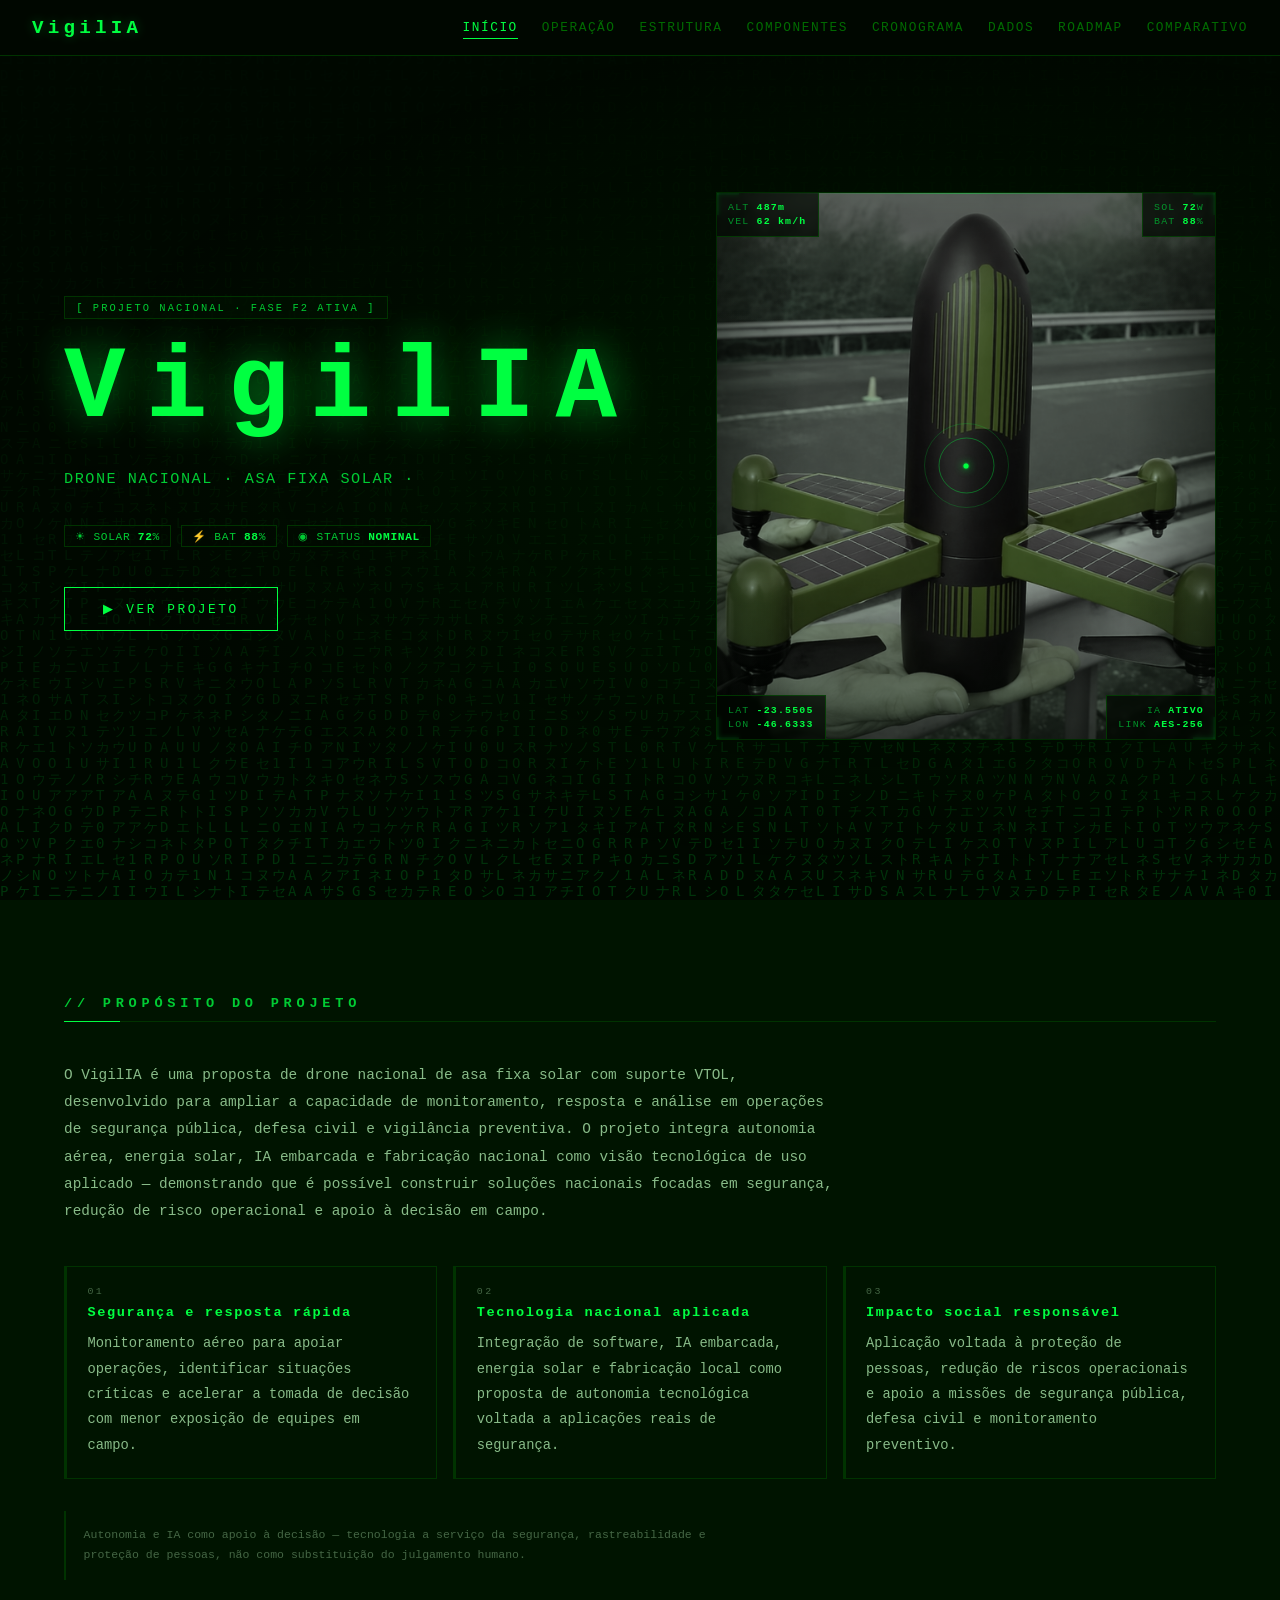
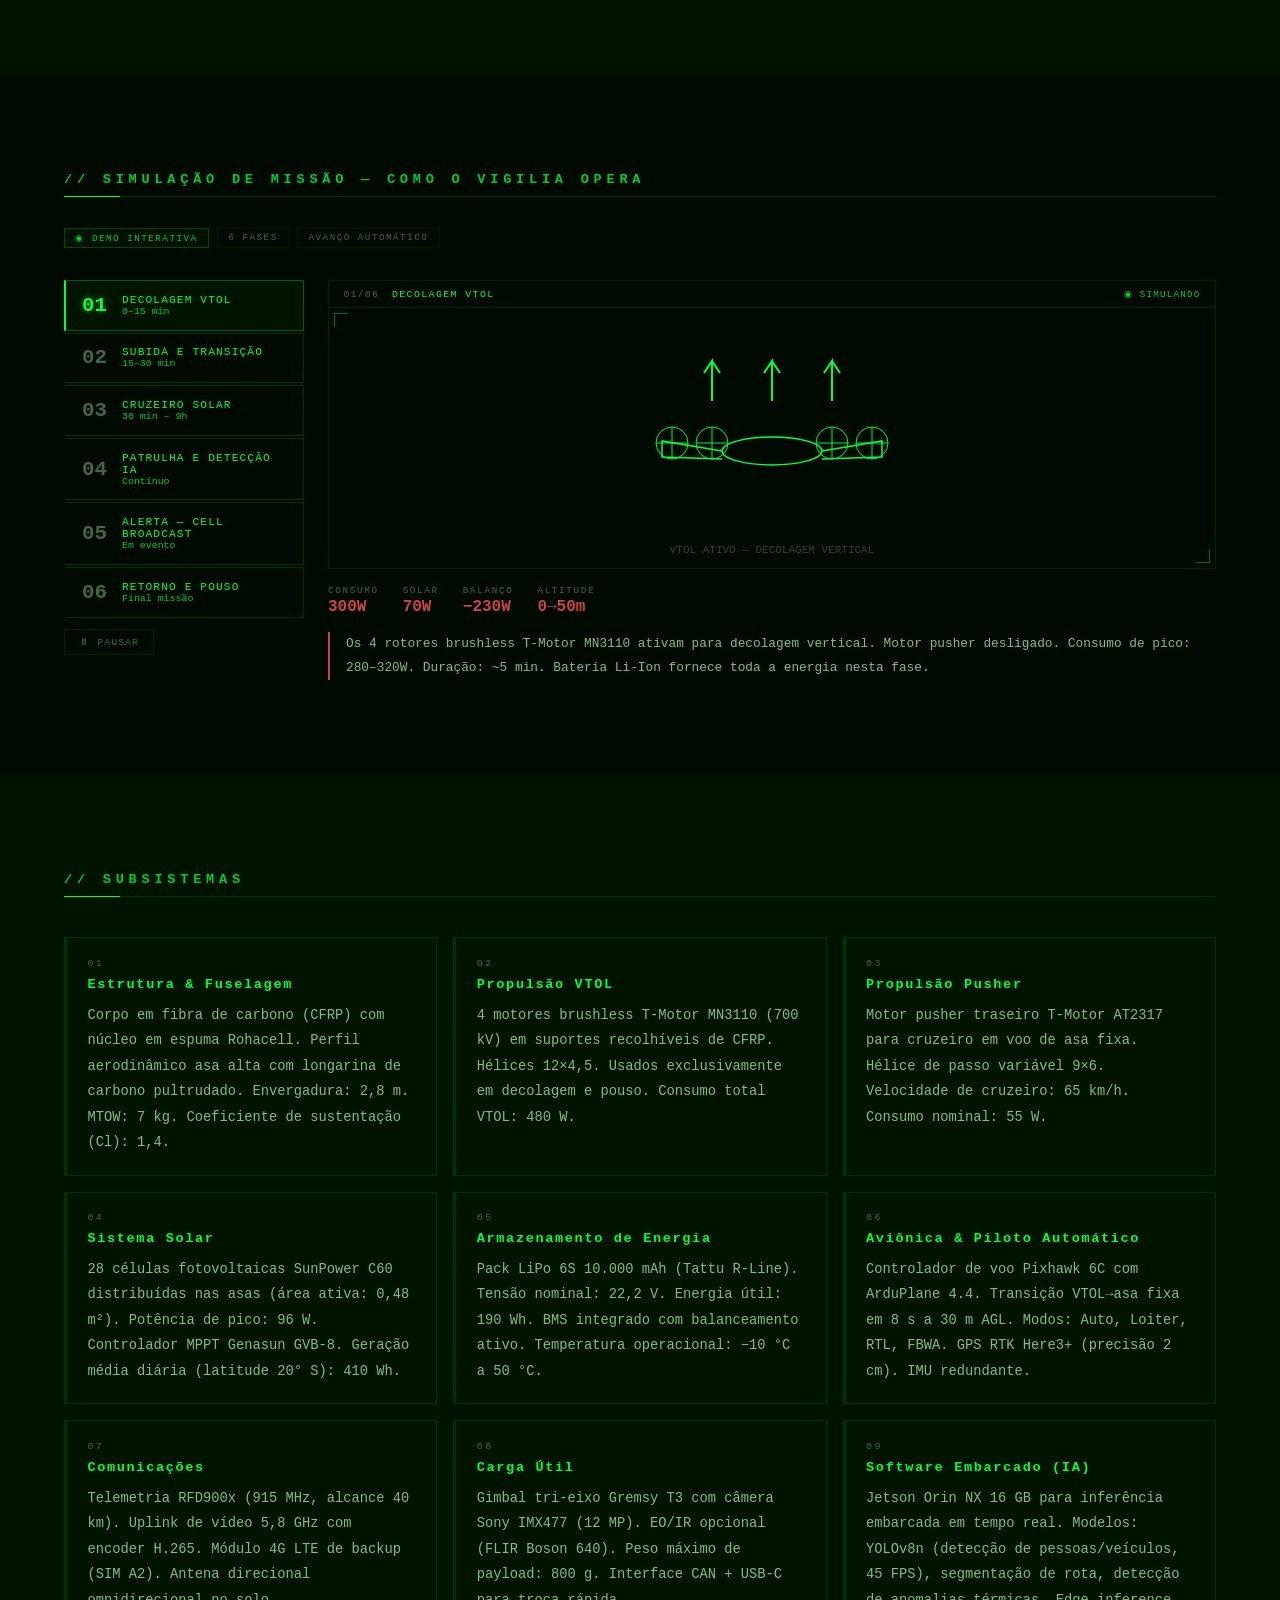
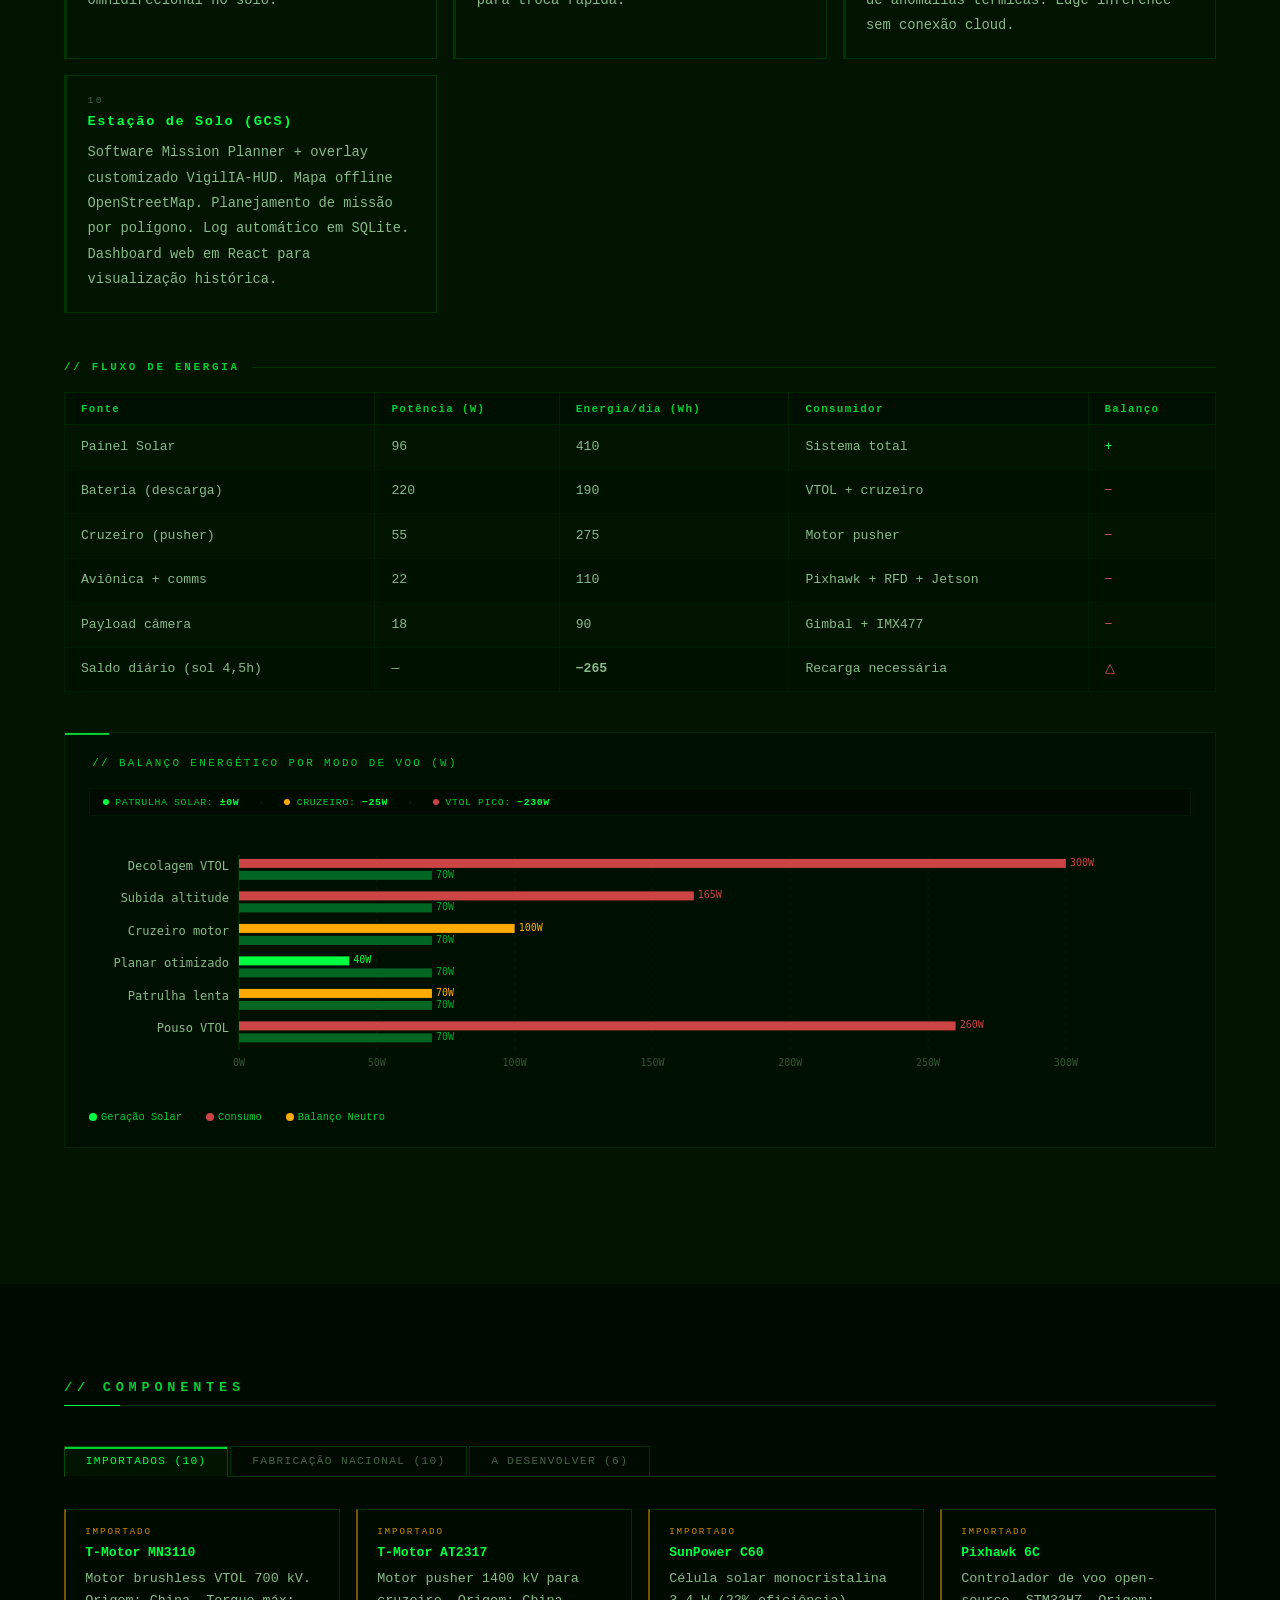
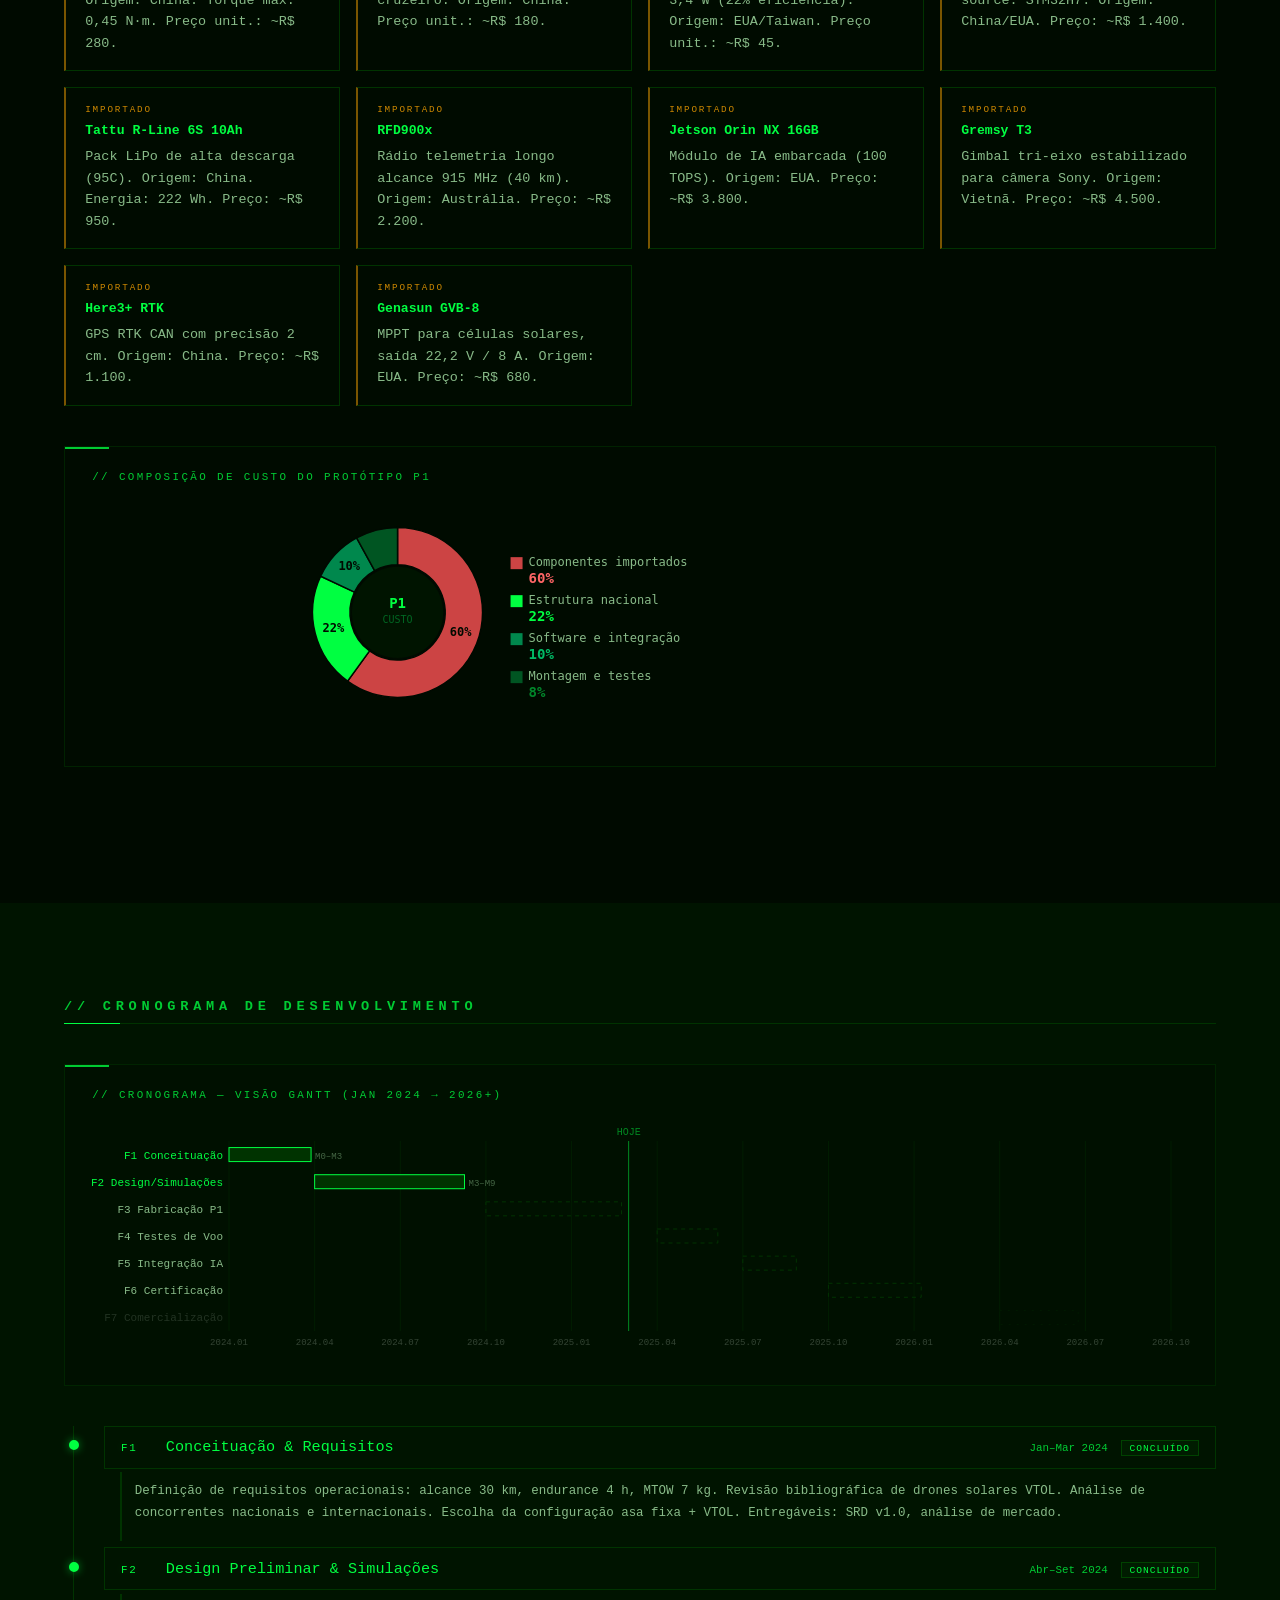
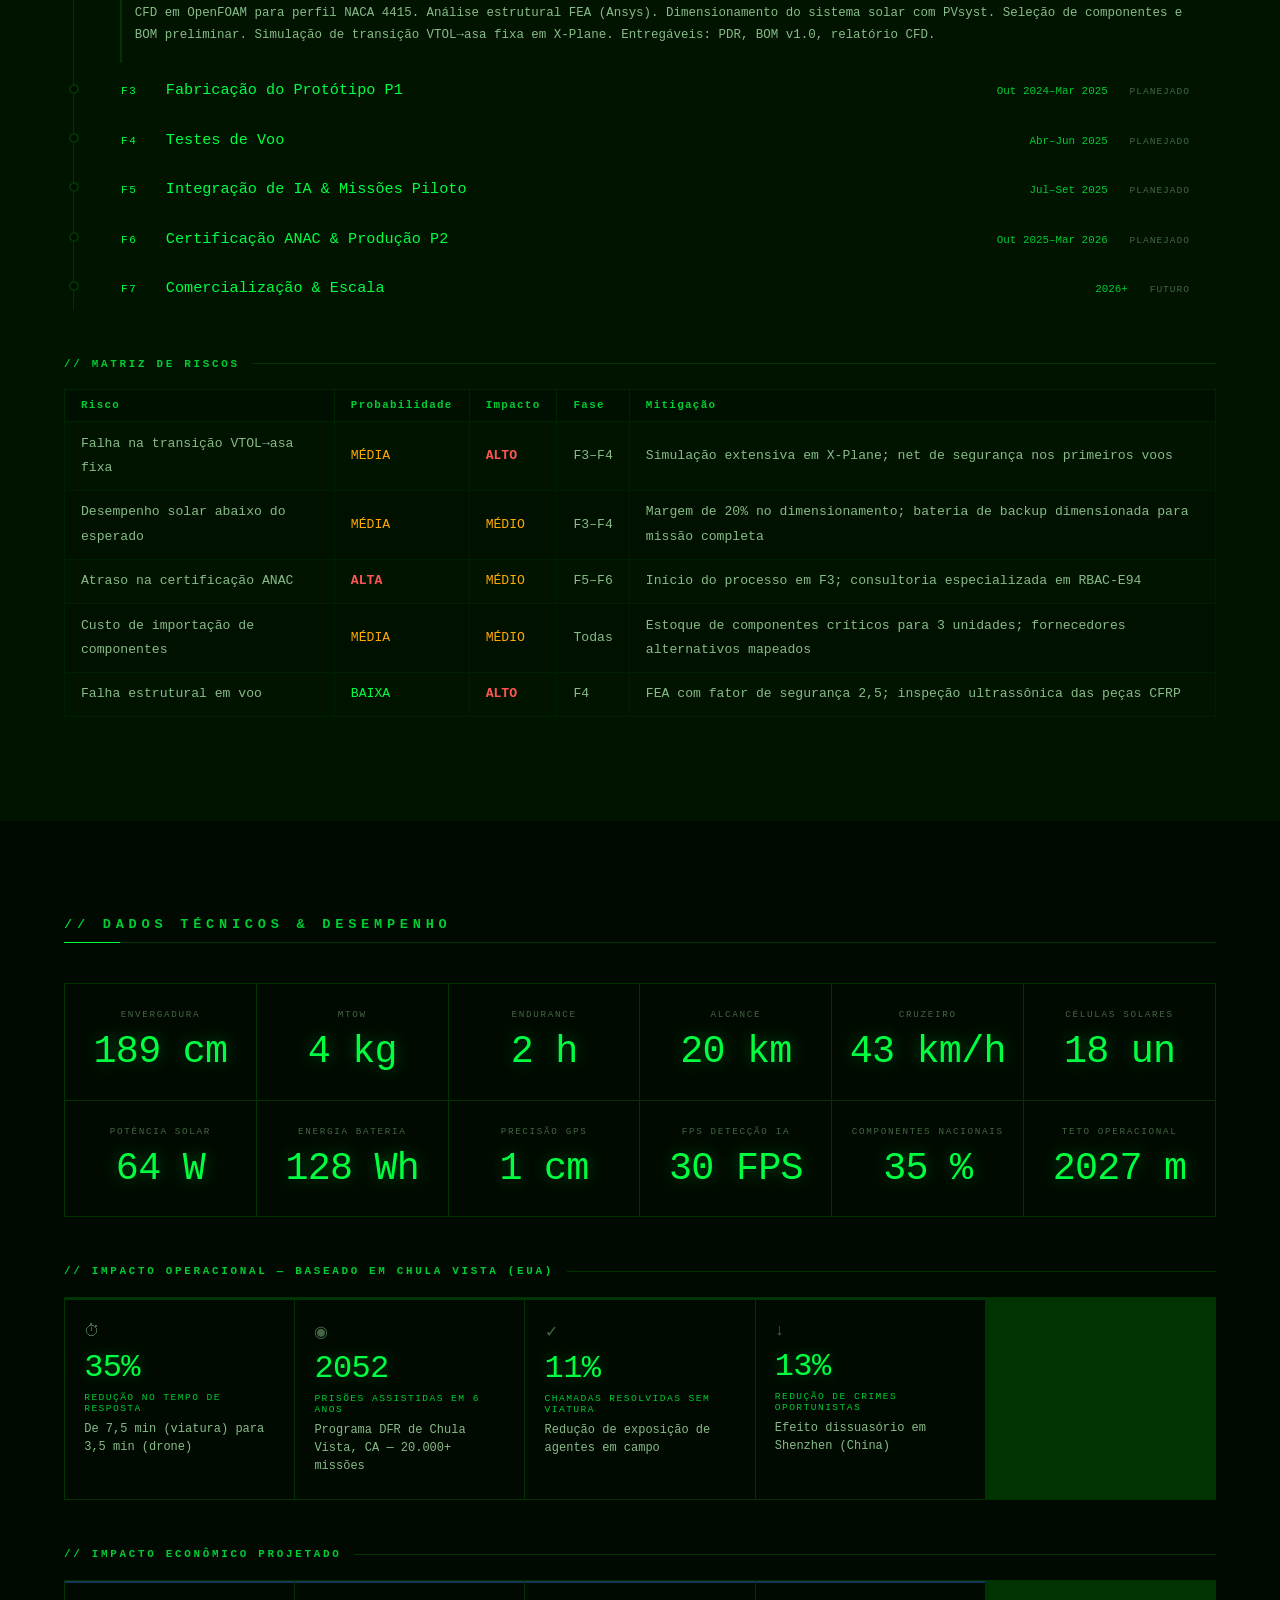
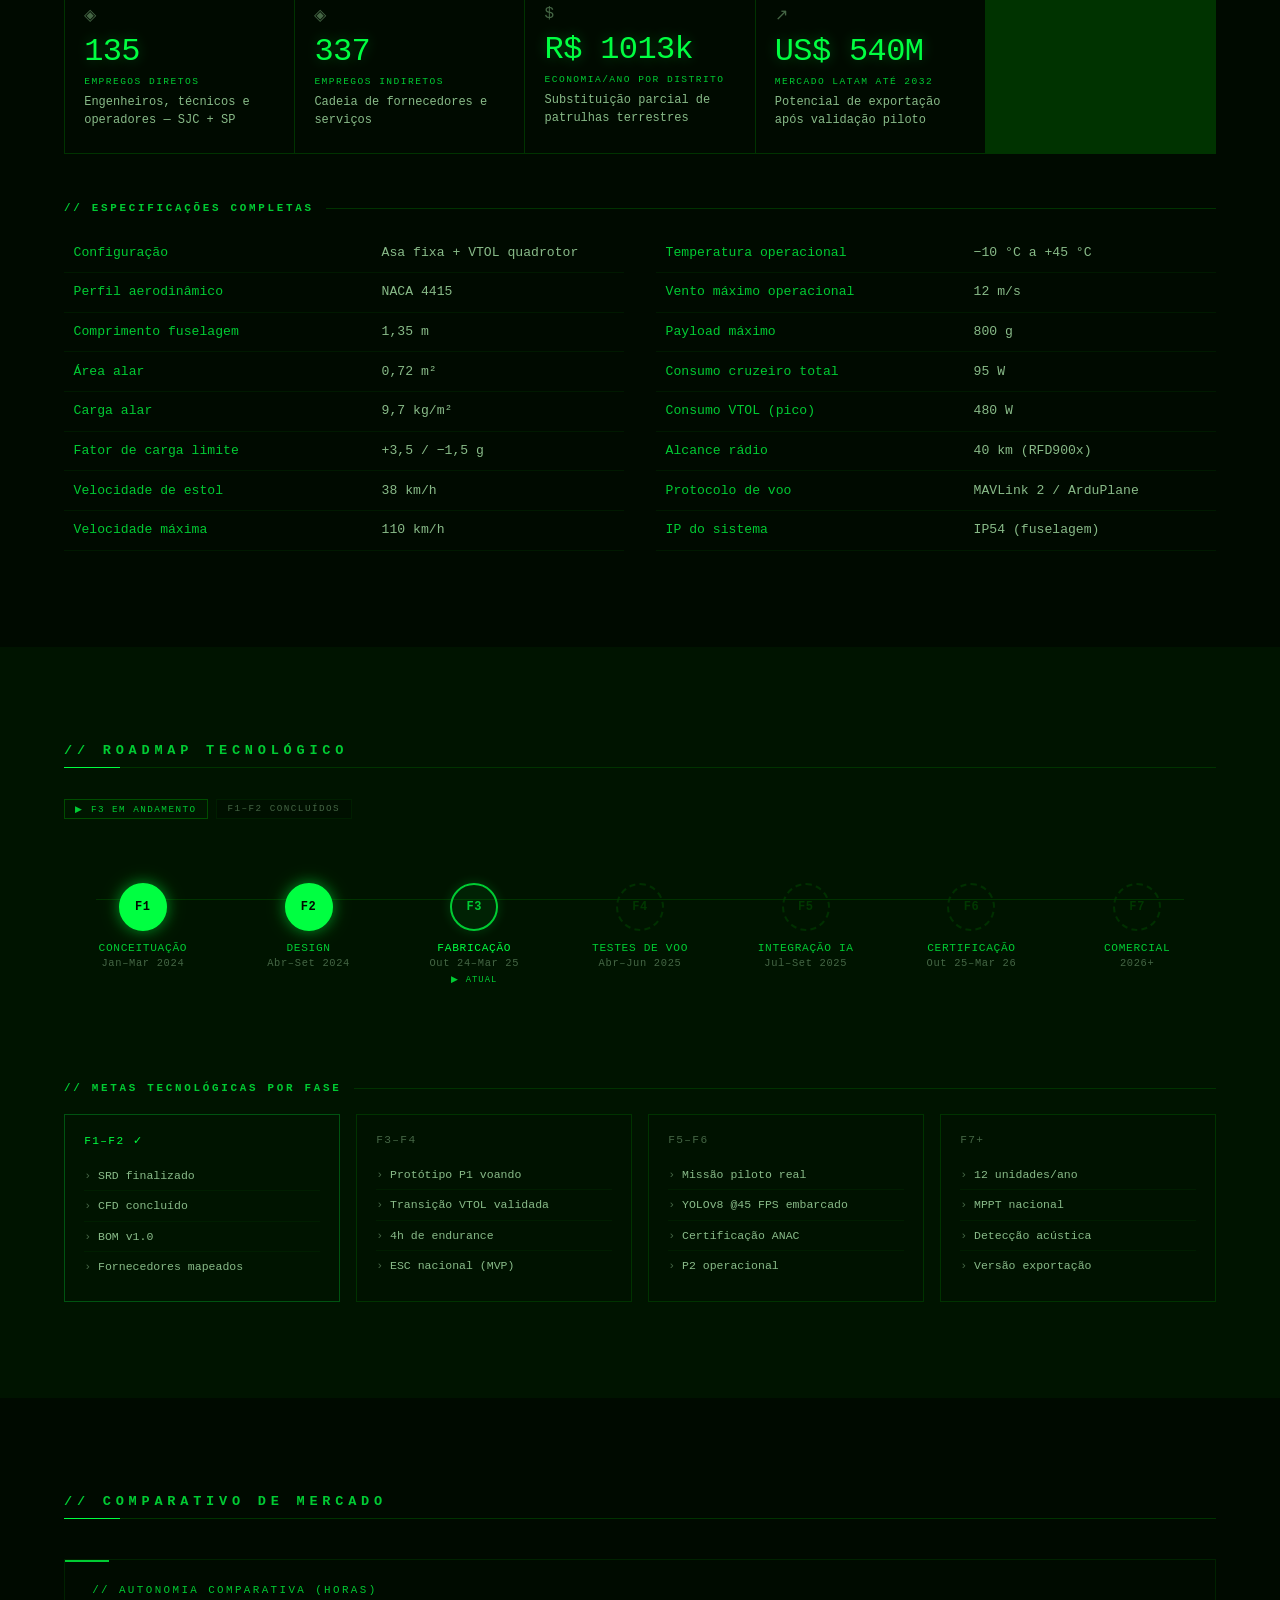
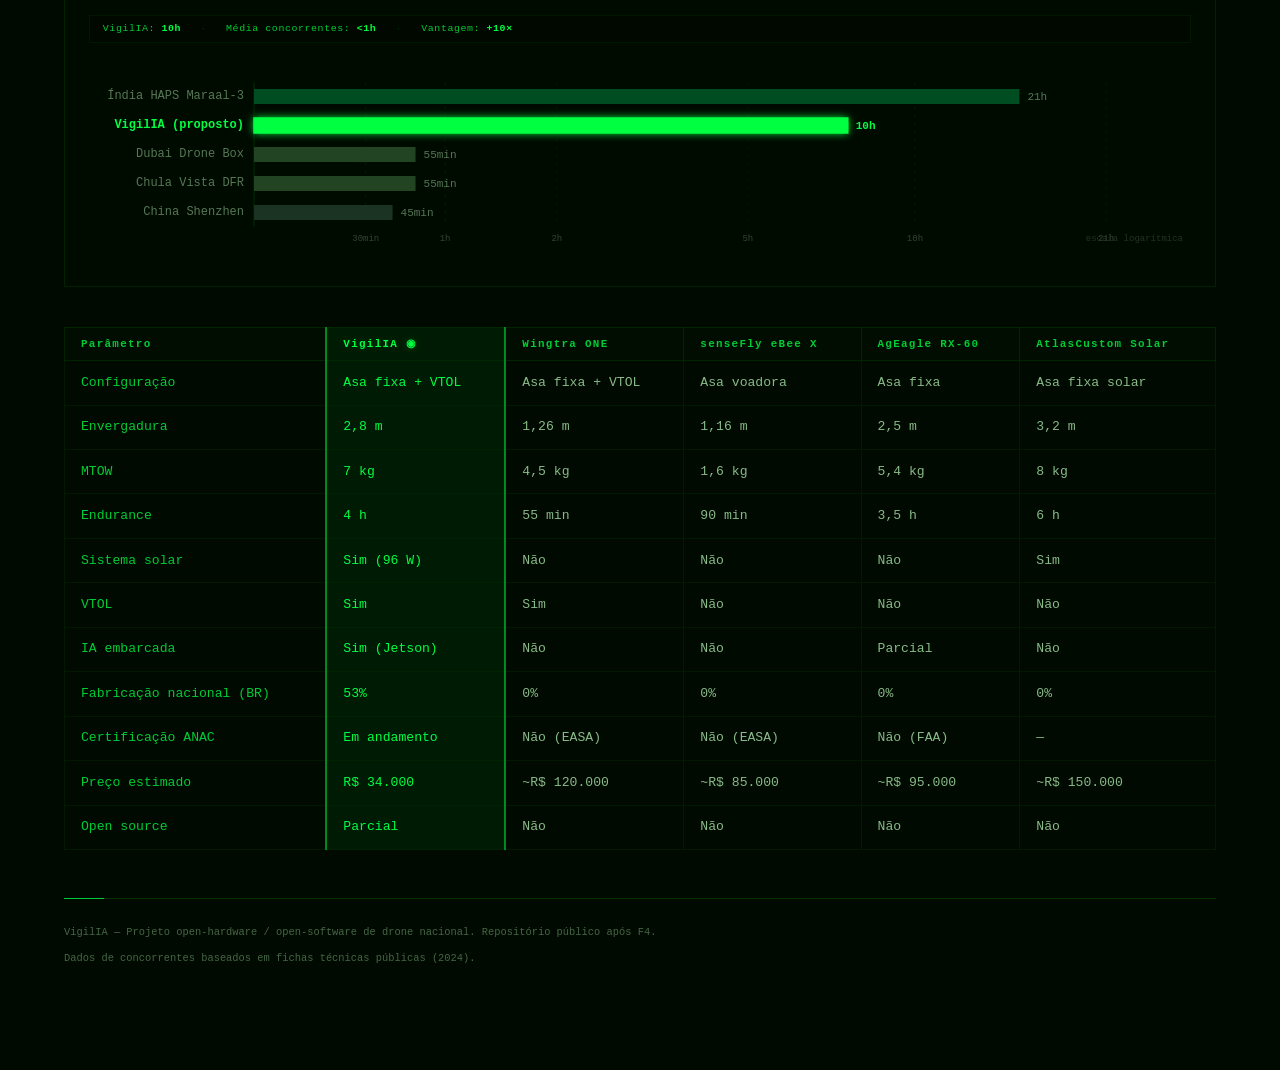
==== commit 55a27c4d: "Replace hero drone SVG with PNG image" ====
--- a/index.html
+++ b/index.html
@@ -49,7 +49,7 @@
       <div class="hero-visual">
         <div class="hero-drone-scene">
           <!-- Imagem do drone -->
-          <img src="assets/drone.svg" alt="VigilIA — diagrama técnico do drone de asa fixa solar com suporte VTOL" class="drone-img" id="hero-drone-img" onerror="this.style.display='none'"/>
+          <img src="assets/drone.png" alt="VigilIA — drone de asa fixa solar com suporte VTOL" class="drone-img" id="hero-drone-img" onerror="this.style.display='none'"/>
           <!-- HUD overlay — decorative telemetry display, hidden from assistive tech -->
           <div class="hud-overlay" aria-hidden="true">
             <div class="hud-corner hud-tl">
--- a/css/sections.css
+++ b/css/sections.css
@@ -49,13 +49,8 @@
   filter:     saturate(0.4) brightness(0.75) sepia(0.3) hue-rotate(80deg);
   transition: filter var(--t-slow);
 }
-/* SVG diagrams already styled — skip the photo filter */
-.drone-img[src$=".svg"] { filter: none; }
 .hero-drone-scene:hover .drone-img {
   filter: saturate(0.6) brightness(0.88) sepia(0.2) hue-rotate(80deg);
-}
-.hero-drone-scene:hover .drone-img[src$=".svg"] {
-  filter: brightness(1.1) drop-shadow(0 0 6px rgba(0,255,65,0.2));
 }
 
 /* Vignette gradient + subtle center glow */
